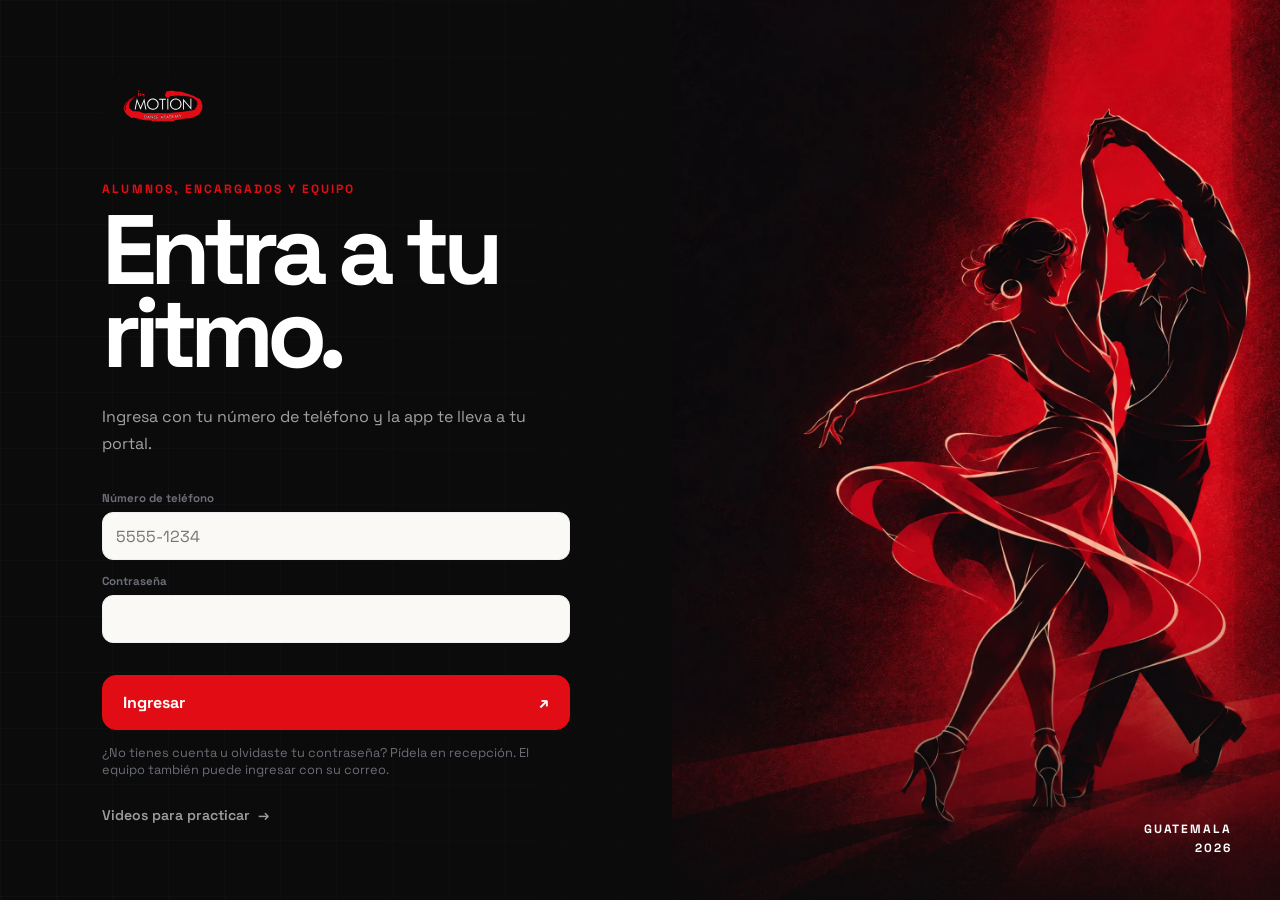
==== academia/index.html @ 3a58c729 "feat(academia): ingreso con teléfono y carga de cuentas de alumnos - El login acepta el teléfono del" ====
<!doctype html>
<html lang="es">
<head>
  <meta charset="UTF-8" />
  <!-- Sin ?demo la entrada es el login real; con ?demo, el selector de roles con datos ficticios. -->
  <script>document.documentElement.dataset.mode = new URLSearchParams(location.search).has('demo') ? 'demo' : 'login';</script>
  <meta name="viewport" content="width=device-width, initial-scale=1.0, interactive-widget=resizes-content" />
  <meta name="theme-color" content="#0B0B0C" />
  <meta name="description" content="App de In Motion Dance Academy para alumnos, encargados y equipo." />
  <meta name="robots" content="noindex, nofollow" />
  <meta name="apple-mobile-web-app-capable" content="yes" />
  <meta name="apple-mobile-web-app-status-bar-style" content="black-translucent" />
  <meta name="apple-mobile-web-app-title" content="In Motion" />
  <meta name="application-name" content="In Motion" />
  <title>In Motion Dance Academy</title>
  <link rel="manifest" href="./manifest.json" />
  <link rel="apple-touch-icon" sizes="180x180" href="./assets/icons/icon-180.png" />
  <link rel="icon" type="image/png" sizes="192x192" href="./assets/icons/icon-192.png" />
  <link rel="preconnect" href="https://fonts.googleapis.com" />
  <link rel="preconnect" href="https://fonts.gstatic.com" crossorigin />
  <link href="https://fonts.googleapis.com/css2?family=Space+Grotesk:wght@400;500;600;700&display=swap" rel="stylesheet" />
  <link rel="stylesheet" href="./assets/css/academy.css" />
  <link rel="stylesheet" href="./assets/css/academy-theme.css" />
</head>
<body>
  <div class="intro" id="intro" aria-hidden="true">
    <div class="intro-mark">
      <svg class="intro-orbit" viewBox="0 0 320 180" role="presentation">
        <path d="M38 126C15 94 46 44 118 30c72-14 157 5 169 45 13 42-54 76-135 78-50 1-93-7-114-27Z" />
      </svg>
      <svg class="intro-logo" xmlns="http://www.w3.org/2000/svg" viewBox="90 37 983 412" role="img" aria-label="In Motion Dance Academy">
        <title>In Motion Dance Academy</title>
        <style>
          @keyframes imIn    { from { opacity: 0; transform: scale(0.82); } to { opacity: 1; transform: scale(1); } }
          @keyframes imPaint { to { stroke-dashoffset: 0; } }
          @keyframes imWord  { from { opacity: 0; transform: scale(0.95); } to { opacity: 1; transform: scale(1); } }
          .im-in    { opacity: 0; transform-box: fill-box; transform-origin: 50% 100%; animation: imIn 0.45s cubic-bezier(0.22,1,0.36,1) 0.12s forwards; }
          .im-paint { stroke-dashoffset: 100; animation: imPaint 1.20s cubic-bezier(0.65,0,0.35,1) 0.52s forwards; }
          .im-word  { opacity: 0; transform-box: fill-box; transform-origin: 50% 50%; animation: imWord 0.55s cubic-bezier(0.22,1,0.36,1) 1.62s forwards; }
          @media (prefers-reduced-motion: reduce) {
            .im-in, .im-word { animation: none; opacity: 1; }
            .im-paint { animation: none; stroke-dashoffset: 0; }
          }
        </style>
        <defs>
          <mask id="imPaintSplash">
            <path d="M393.3 78.1C396.0 77.0,404.0 73.5,409.3 71.4C414.6 69.3,419.9 67.2,425.2 65.4C430.5 63.6,435.8 62.0,441.1 60.5C446.4 59.0,451.7 57.8,457.0 56.7C462.3 55.6,467.6 54.6,472.9 53.8C478.2 53.0,483.4 52.4,488.6 51.9C493.8 51.4,499.0 51.1,504.1 50.9C509.2 50.7,514.3 50.8,519.3 50.9C524.3 51.0,529.4 51.4,534.3 51.8C539.2 52.2,544.1 52.8,548.9 53.5C553.7 54.2,558.5 55.1,563.1 56.1C567.8 57.1,572.3 58.1,576.8 59.4C581.3 60.7,585.7 61.9,590.0 63.7C594.3 65.5,598.7 68.1,602.8 70.1C606.9 72.0,610.9 73.7,614.8 75.4C618.7 77.1,622.5 78.7,626.3 80.1C630.1 81.5,633.8 82.7,637.5 83.9C641.2 85.1,644.8 86.2,648.5 87.2C652.2 88.2,655.8 89.0,659.5 89.7C663.2 90.4,666.8 91.2,670.7 91.3C674.6 91.4,678.7 90.8,682.8 90.6C686.9 90.4,691.1 90.1,695.4 89.9C699.7 89.7,703.9 89.6,708.4 89.5C712.9 89.4,717.5 89.2,722.1 89.2C726.8 89.2,731.4 89.1,736.3 89.2C741.2 89.3,746.2 89.4,751.3 89.6C756.4 89.8,761.6 89.9,767.0 90.2C772.4 90.5,777.8 91.0,783.4 91.5C789.0 92.0,794.8 92.5,800.8 93.1C806.8 93.7,813.0 94.3,819.3 95.2C825.6 96.1,831.9 97.1,838.5 98.3C845.1 99.5,851.9 100.7,858.7 102.2C865.6 103.7,872.5 105.4,879.6 107.3C886.7 109.2,894.1 111.3,901.3 113.7C908.5 116.1,915.9 118.7,923.0 121.7C930.1 124.7,937.4 128.0,944.2 131.8C951.0 135.6,957.6 139.8,963.6 144.4C969.6 149.0,975.4 154.0,980.5 159.3C985.6 164.6,990.5 170.3,994.1 176.4C997.7 182.5,999.8 189.3,1002.0 195.9C1004.2 202.5,1006.4 209.3,1007.6 216.2C1008.8 223.1,1009.6 230.1,1009.0 237.2C1008.4 244.3,1006.6 251.7,1003.7 258.8C1000.8 265.9,996.7 273.1,991.6 279.9C986.5 286.7,980.3 293.5,973.2 299.7C966.1 305.9,957.9 311.8,949.2 317.2C940.5 322.6,930.6 327.5,921.2 331.9C911.8 336.3,902.8 340.3,892.8 343.7C882.8 347.1,871.7 349.7,861.2 352.0C850.7 354.3,839.8 355.9,830.0 357.3C820.2 358.7,810.9 359.7,802.4 360.6C793.9 361.5,786.1 362.1,779.0 362.7C771.9 363.3,765.3 363.6,759.5 364.1C753.7 364.6,748.7 365.1,744.0 365.5C739.3 365.9,735.1 366.4,731.1 366.8C727.1 367.2,723.7 367.8,720.3 368.2C716.9 368.6,713.9 369.1,710.9 369.5C707.9 369.9,705.1 370.3,702.5 370.7C699.9 371.1,697.5 371.5,695.1 371.9C692.7 372.3,690.5 372.8,688.3 373.2C686.1 373.6,684.1 374.0,682.1 374.4C680.1 374.8,678.2 375.1,676.3 375.5C674.4 375.9,672.5 376.3,670.7 376.6C668.9 376.9,667.1 377.2,665.4 377.5C663.6 377.8,661.9 378.1,660.2 378.3C658.5 378.5,656.9 378.8,655.2 378.9C653.5 379.0,651.8 379.1,650.2 379.1C648.6 379.2,647.0 379.2,645.4 379.2C643.8 379.2,642.2 379.3,640.7 379.3C639.2 379.3,637.7 379.3,636.2 379.3C634.7 379.3,633.2 379.3,631.8 379.3C630.3 379.3,628.9 379.4,627.5 379.4C626.1 379.4,624.6 379.4,623.2 379.4C621.8 379.4,620.4 379.5,619.0 379.5C617.6 379.5,616.2 379.5,614.8 379.5C613.4 379.5,612.1 379.6,610.7 379.6C609.3 379.6,607.8 379.6,606.4 379.6C605.0 379.6,603.6 379.7,602.2 379.7C600.8 379.7,599.3 379.8,597.8 379.8C596.3 379.8,594.8 379.9,593.3 379.9C591.8 379.9,590.2 380.0,588.7 380.0C587.2 380.0,585.6 380.0,584.0 380.0C582.4 380.0,580.8 379.9,579.1 379.9C577.4 379.9,575.7 379.9,573.9 379.9C572.1 379.9,570.3 379.9,568.5 379.9C566.7 379.9,564.8 379.8,562.9 379.7C561.0 379.6,559.0 379.5,556.9 379.4C554.8 379.3,553.2 378.8,550.4 379.3C547.6 379.8,543.9 381.4,540.2 382.5C536.6 383.6,532.0 385.4,528.5 386.0C525.0 386.6,522.3 386.1,519.0 386.0C515.7 385.9,512.6 385.6,508.9 385.5C505.2 385.4,501.2 385.3,496.8 385.4C492.4 385.4,487.5 385.7,482.2 385.8C476.9 385.9,471.3 386.1,465.2 386.1C459.1 386.1,451.7 386.5,445.7 385.9C439.7 385.3,436.1 383.2,429.3 382.3C422.5 381.4,414.1 381.0,404.8 380.3C395.5 379.6,384.9 379.1,373.6 378.1C362.3 377.1,349.4 376.0,337.0 374.1C324.6 372.2,312.0 369.8,299.1 366.8C286.2 363.8,272.2 360.3,259.4 356.0C246.5 351.7,233.3 346.7,222.0 341.0C210.7 335.3,200.2 328.8,191.3 321.9C182.4 315.0,174.8 307.4,168.4 299.7C162.0 291.9,156.3 283.6,152.7 275.4C149.1 267.2,147.5 258.7,147.0 250.5C146.5 242.3,147.4 233.9,149.8 226.0C152.2 218.1,156.4 210.5,161.3 203.3C166.2 196.1,172.4 189.2,179.2 182.9C186.0 176.6,195.0 171.2,202.3 165.6C209.6 160.0,215.5 154.2,223.0 149.3C230.5 144.4,239.2 140.1,247.3 136.0C255.4 131.9,263.6 128.3,271.6 124.8C279.6 121.3,287.6 118.1,295.2 115.1C302.8 112.0,310.2 109.1,317.5 106.5C324.8 103.9,332.5 101.9,339.2 99.4C345.9 96.9,351.4 93.8,357.5 91.3C363.6 88.8,370.1 86.9,376.1 84.7C382.1 82.5,387.8 80.3,393.3 78.1C398.8 75.9,404.0 73.5,409.3 71.4C414.6 69.3,419.9 67.2,425.2 65.4C430.5 63.6,435.8 62.0,441.1 60.5C446.4 59.0,454.4 57.3,457.0 56.7" pathLength="100" fill="none" stroke="#ffffff" stroke-width="152.0" stroke-linecap="round" stroke-linejoin="round" stroke-dasharray="100 100" class="im-paint"></path>
          </mask>
        </defs>
        <g class="im-in"><path d="M291.0 75.5L286.5 72.0L283.5 67.0L283.5 59.0L288.0 56.5L296.0 56.5L297.5 58.0L297.5 64.0L299.5 66.0L299.5 69.0L298.0 71.5L291.0 75.5ZM294.0 132.5L287.5 125.0L285.5 119.0L285.5 114.0L283.5 110.0L283.5 104.0L281.5 96.0L277.5 91.0L280.0 83.5L287.0 83.5L291.0 85.5L295.5 89.0L297.5 94.0L297.5 108.0L295.5 114.0L295.5 126.0L294.0 132.5ZM352.0 132.5L347.5 131.0L348.5 115.0L347.5 112.0L343.0 109.5L334.0 109.5L321.0 115.5L314.0 120.5L310.0 120.5L307.5 116.0L305.5 93.0L303.5 91.0L303.5 89.0L311.0 84.5L315.5 86.0L316.5 96.0L314.5 103.0L315.0 110.5L317.0 110.5L331.0 99.5L341.0 95.5L347.0 94.5L355.0 98.5L360.5 106.0L360.5 112.0L356.5 120.0L356.5 125.0L359.5 128.0L352.0 132.5Z" fill="#E20C14" fill-rule="evenodd"></path></g>
        <path d="M525.0 429.5L511.0 429.5L498.0 425.5L491.0 421.5L486.0 421.5L465.0 427.5L449.0 428.5L446.5 426.0L451.5 423.0L451.0 420.5L435.0 417.5L383.0 416.5L375.0 420.5L374.0 416.5L345.0 412.5L228.0 383.5L224.0 383.5L213.0 389.5L205.0 387.5L178.0 370.5L148.0 345.5L137.5 335.0L127.5 318.0L120.5 303.0L121.5 301.0L116.5 295.0L109.5 276.0L109.5 270.0L118.5 233.0L129.5 214.0L156.5 181.0L180.0 158.5L197.0 147.5L197.5 149.0L185.0 158.5L156.5 188.0L140.5 211.0L129.5 232.0L122.5 254.0L121.5 275.0L126.5 288.0L129.0 291.5L132.0 292.5L137.5 289.0L132.5 266.0L132.5 248.0L136.5 235.0L141.5 231.0L147.5 219.0L146.5 214.0L182.0 169.5L225.0 136.5L240.0 120.5L242.0 120.5L244.5 124.0L213.5 158.0L213.5 168.0L208.0 172.5L202.0 172.5L186.5 193.0L177.5 216.0L173.5 238.0L174.5 260.0L181.5 275.0L189.0 280.5L196.0 281.5L214.0 301.5L225.0 306.5L257.0 306.5L275.0 310.5L298.0 310.5L333.0 324.5L356.0 331.5L380.0 331.5L409.0 328.5L492.0 330.5L517.0 326.5L635.0 331.5L666.0 328.5L712.0 320.5L761.0 317.5L846.0 309.5L856.0 306.5L892.0 304.5L954.0 291.5L968.5 281.0L968.5 276.0L964.5 272.0L983.5 259.0L981.5 248.0L986.5 244.0L985.5 236.0L989.0 235.5L993.5 228.0L994.5 213.0L989.5 189.0L987.5 185.0L976.5 174.0L976.5 170.0L970.0 167.5L964.0 159.5L956.0 154.5L946.0 151.5L945.0 147.5L940.0 146.5L925.0 137.5L875.0 123.5L860.0 123.5L825.0 119.5L802.0 120.5L767.0 114.5L722.0 114.5L713.5 119.0L716.0 120.5L737.5 121.0L736.0 122.5L725.0 123.5L711.0 123.5L704.0 121.5L667.0 122.5L660.5 126.0L661.0 133.5L639.0 141.5L627.0 139.5L616.0 134.5L607.5 115.0L608.5 101.0L618.5 81.0L615.5 73.0L624.0 68.5L643.0 63.5L678.0 58.5L702.0 58.5L716.0 64.5L772.0 71.5L782.0 71.5L788.0 68.5L849.0 84.5L859.0 89.5L879.0 93.5L892.0 101.5L908.0 102.5L908.0 106.5L923.0 112.5L942.0 116.5L948.0 121.5L955.0 123.5L1006.0 153.5L1016.0 153.5L1032.5 173.0L1042.5 190.0L1045.5 206.0L1051.5 224.0L1053.5 241.0L1053.5 265.0L1050.5 283.0L1039.5 305.0L1018.5 339.0L1012.0 345.5L990.0 360.5L969.0 371.5L931.0 385.5L891.0 395.5L878.0 396.5L873.0 392.5L854.0 393.5L788.0 405.5L731.0 413.5L723.0 416.5L716.0 425.5L711.0 426.5L650.0 426.5L612.0 428.5L571.0 428.5L563.0 426.5L548.0 426.5L525.0 429.5ZM793.5 380.0L792.5 369.0L803.5 342.0L799.0 341.5L797.5 343.0L790.0 362.5L775.0 345.5L771.0 345.5L772.5 350.0L787.5 369.0L789.5 380.0L793.5 380.0ZM727.5 388.0L730.5 387.0L730.5 371.0L732.0 365.5L742.5 381.0L747.0 384.5L756.0 362.5L758.5 367.0L761.5 382.0L763.0 383.5L766.5 383.0L766.5 378.0L758.0 347.5L755.5 349.0L746.0 374.5L742.5 372.0L729.5 352.0L726.5 351.0L725.5 387.0L727.5 388.0ZM703.5 390.0L716.0 388.5L716.5 385.0L715.0 383.5L700.5 385.0L699.5 376.0L713.0 374.5L713.5 371.0L712.0 369.5L700.0 371.5L698.5 368.0L698.5 358.0L713.0 356.5L713.0 351.5L692.5 354.0L695.5 389.0L697.0 390.5L703.5 390.0ZM368.5 392.0L377.0 389.5L381.5 385.0L384.5 379.0L384.5 368.0L377.0 357.5L368.0 354.5L361.0 354.5L357.5 391.0L368.5 392.0ZM668.5 393.0L676.0 390.5L681.5 386.0L684.5 379.0L684.5 370.0L681.5 363.0L675.0 357.5L669.0 355.5L660.0 355.5L657.5 357.0L659.5 392.0L661.0 393.5L668.5 393.0ZM421.5 395.0L413.5 368.0L409.5 357.0L408.0 356.5L391.5 393.0L395.0 394.5L399.0 387.5L413.0 387.5L418.0 395.5L421.5 395.0ZM625.5 395.0L627.5 389.0L633.0 387.5L643.0 387.5L647.0 394.5L651.5 393.0L634.0 356.5L620.5 393.0L622.0 395.5L625.5 395.0ZM460.5 396.0L461.5 360.0L456.5 360.0L456.5 381.0L455.0 384.5L433.0 358.5L431.5 360.0L430.5 395.0L435.5 395.0L437.0 371.5L452.5 390.0L459.0 396.5L460.5 396.0ZM609.5 396.0L613.5 395.0L613.0 391.5L600.0 388.5L595.5 382.0L596.5 370.0L603.0 364.5L612.5 363.0L612.0 358.5L606.0 358.5L594.5 364.0L589.5 375.0L589.5 379.0L592.5 388.0L598.0 393.5L609.5 396.0ZM367.0 387.5L362.5 386.0L364.5 361.0L366.0 359.5L375.0 362.5L379.5 369.0L379.5 377.0L377.5 382.0L367.0 387.5ZM579.5 397.0L582.0 396.5L582.5 394.0L570.5 365.0L566.0 359.5L552.5 397.0L557.0 397.5L560.0 390.5L575.0 390.5L579.5 397.0ZM493.5 397.0L493.0 392.5L486.0 392.5L480.0 389.5L475.5 380.0L476.5 374.0L481.0 367.5L494.5 364.0L494.0 360.5L485.0 360.5L478.0 363.5L473.5 368.0L470.5 376.0L470.5 383.0L473.5 390.0L478.0 394.5L485.0 397.5L493.5 397.0ZM524.5 397.0L522.0 392.5L508.5 392.0L509.0 383.5L522.5 383.0L522.0 378.5L508.5 378.0L508.5 366.0L523.0 365.5L524.5 361.0L504.0 360.5L502.5 396.0L504.0 397.5L524.5 397.0ZM671.0 387.5L664.5 387.0L662.5 363.0L664.0 360.5L673.0 362.5L679.5 370.0L679.5 379.0L671.0 387.5ZM411.0 383.5L401.5 382.0L408.0 369.5L412.5 382.0L411.0 383.5ZM637.0 383.5L630.5 383.0L635.0 369.5L640.5 381.0L637.0 383.5ZM572.0 385.5L562.5 385.0L567.0 371.5L572.0 385.5Z" fill="#E20C14" fill-rule="evenodd" mask="url(#imPaintSplash)"></path>
        <g class="im-word"><path d="M466.0 288.5L453.0 288.5L452.0 287.5L442.0 286.5L431.0 282.5L419.0 275.5L410.5 268.0L400.5 255.0L394.5 243.0L391.5 232.0L391.5 221.0L390.5 219.0L391.5 218.0L392.5 205.0L395.5 196.0L405.5 179.0L418.0 166.5L424.0 162.5L436.0 156.5L453.0 152.5L467.0 152.5L468.0 153.5L478.0 154.5L484.0 156.5L502.0 166.5L511.5 175.0L521.5 189.0L526.5 202.0L528.5 212.0L528.5 229.0L525.5 243.0L523.5 245.0L523.5 248.0L518.5 257.0L511.5 266.0L501.0 275.5L487.0 283.5L478.0 286.5L467.0 287.5L466.0 288.5ZM639.0 286.5L633.5 286.0L633.5 156.0L645.0 152.5L645.5 285.0L639.0 286.5ZM741.0 288.5L728.0 288.5L713.0 285.5L701.0 280.5L692.0 274.5L679.5 262.0L674.5 255.0L668.5 242.0L665.5 226.0L665.5 216.0L666.5 215.0L666.5 208.0L668.5 199.0L674.5 186.0L679.5 179.0L691.0 167.5L700.0 161.5L708.0 157.5L727.0 152.5L742.0 152.5L752.0 154.5L767.0 160.5L780.0 169.5L786.5 176.0L794.5 187.0L801.5 204.0L802.5 215.0L803.5 216.0L803.5 227.0L799.5 244.0L794.5 254.0L786.5 265.0L778.0 273.5L771.0 278.5L765.0 280.5L761.0 283.5L741.0 288.5ZM313.0 287.5L301.5 263.0L301.5 260.0L299.5 258.0L293.5 241.0L278.5 208.0L278.5 205.0L275.5 201.0L272.0 192.5L270.5 193.0L267.5 208.0L267.5 213.0L257.5 260.0L253.5 286.0L246.0 286.5L241.5 285.0L268.0 153.5L280.5 182.0L280.5 185.0L283.5 189.0L285.5 196.0L291.5 208.0L291.5 211.0L294.5 215.0L310.5 255.0L313.0 258.5L314.5 254.0L316.5 252.0L321.5 237.0L323.5 235.0L323.5 232.0L326.5 227.0L327.5 222.0L342.5 188.0L344.5 181.0L350.5 170.0L350.5 167.0L355.5 155.0L357.5 156.0L382.5 285.0L378.0 286.5L372.0 286.5L370.5 284.0L361.5 239.0L361.5 234.0L359.5 228.0L354.5 194.0L352.0 191.5L313.0 287.5ZM921.0 288.5L835.0 184.5L833.5 185.0L833.5 285.0L829.0 286.5L822.5 286.0L822.5 158.0L821.5 157.0L823.0 154.5L894.5 239.0L907.5 256.0L910.0 256.5L910.5 156.0L918.0 153.5L921.5 154.0L921.0 288.5ZM577.0 286.5L570.5 286.0L570.5 168.0L569.0 166.5L535.0 166.5L536.5 157.0L538.0 155.5L616.5 156.0L616.0 166.5L582.5 167.0L582.5 285.0L577.0 286.5ZM464.5 277.0L475.0 275.5L489.0 269.5L503.5 257.0L512.5 242.0L515.5 231.0L516.5 219.0L515.5 218.0L515.5 210.0L511.5 197.0L505.5 187.0L499.0 179.5L490.0 172.5L478.0 166.5L466.0 163.5L454.0 163.5L445.0 165.5L435.0 169.5L426.0 175.5L414.5 187.0L407.5 199.0L404.5 208.0L403.5 227.0L405.5 236.0L410.5 248.0L422.0 262.5L433.0 270.5L442.0 274.5L456.0 277.5L464.5 277.0ZM739.5 277.0L749.0 275.5L763.0 269.5L770.0 264.5L778.5 256.0L785.5 245.0L789.5 234.0L790.5 212.0L787.5 201.0L782.5 191.0L776.5 183.0L767.0 174.5L761.0 170.5L749.0 165.5L740.0 163.5L728.0 163.5L719.0 165.5L709.0 169.5L700.0 175.5L689.5 186.0L684.5 194.0L680.5 204.0L678.5 212.0L678.5 229.0L682.5 244.0L686.5 251.0L693.5 260.0L701.0 266.5L720.0 275.5L730.0 277.5L739.5 277.0ZM793.0 379.5L789.5 378.0L788.5 369.0L772.5 349.0L771.5 347.0L773.0 345.5L775.5 346.0L784.5 359.0L790.0 363.5L796.5 349.0L797.5 344.0L800.0 341.5L802.5 343.0L792.5 367.0L793.0 379.5ZM728.0 387.5L726.5 387.0L727.5 352.0L728.5 352.0L742.5 373.0L746.0 375.5L757.0 348.5L758.5 350.0L766.5 382.0L765.0 383.5L762.5 382.0L757.0 361.5L755.5 362.0L753.5 366.0L747.0 383.5L743.5 381.0L731.0 363.5L730.5 383.0L728.0 387.5ZM704.0 389.5L697.0 389.5L695.5 386.0L696.5 385.0L695.5 384.0L693.5 355.0L696.0 353.5L712.0 352.5L712.0 355.5L699.0 356.5L697.5 358.0L699.0 371.5L712.0 370.5L713.5 372.0L712.0 374.5L703.0 374.5L699.5 376.0L700.0 385.5L714.0 384.5L715.5 386.0L715.0 388.5L705.0 388.5L704.0 389.5ZM370.0 391.5L360.0 391.5L358.5 390.0L359.5 365.0L360.5 364.0L361.0 355.5L369.0 355.5L377.0 358.5L381.5 363.0L383.5 367.0L384.5 375.0L382.5 382.0L377.0 388.5L370.0 391.5ZM669.0 392.5L660.5 392.0L659.5 369.0L658.5 368.0L658.5 358.0L660.0 356.5L670.0 356.5L677.0 359.5L680.5 363.0L683.5 369.0L682.5 383.0L675.0 390.5L669.0 392.5ZM420.0 394.5L416.5 393.0L414.0 387.5L410.0 386.5L399.0 386.5L395.0 393.5L391.5 392.0L408.0 358.5L409.5 359.0L420.5 392.0L420.0 394.5ZM625.0 394.5L622.0 394.5L621.5 393.0L631.5 363.0L634.0 358.5L639.5 368.0L645.5 383.0L647.5 385.0L649.5 393.0L647.0 393.5L643.0 386.5L635.0 386.5L634.0 387.5L628.0 387.5L625.0 394.5ZM371.5 387.0L375.0 385.5L378.5 382.0L380.5 377.0L380.5 370.0L378.5 365.0L375.0 361.5L371.0 359.5L365.0 359.5L363.5 366.0L362.5 387.0L371.5 387.0ZM459.0 395.5L438.0 370.5L435.5 371.0L434.5 395.0L431.5 395.0L431.5 365.0L433.0 359.5L455.0 385.5L456.5 385.0L456.5 362.0L458.0 360.5L461.5 361.0L460.5 366.0L461.5 367.0L460.5 368.0L460.5 392.0L459.0 395.5ZM612.0 395.5L607.0 395.5L598.0 392.5L592.5 386.0L590.5 381.0L590.5 374.0L592.5 368.0L599.0 361.5L604.0 359.5L612.0 359.5L612.5 361.0L608.0 363.5L604.0 363.5L596.5 369.0L594.5 373.0L594.5 382.0L600.0 389.5L605.0 391.5L612.0 391.5L613.5 393.0L612.0 395.5ZM492.0 396.5L484.0 396.5L478.0 393.5L473.5 388.0L471.5 383.0L471.5 375.0L474.5 368.0L481.0 362.5L488.0 360.5L493.0 361.5L493.5 364.0L486.0 364.5L477.5 370.0L475.5 374.0L475.5 384.0L480.0 390.5L484.0 392.5L492.0 393.5L493.5 395.0L492.0 396.5ZM523.0 397.5L512.0 397.5L511.0 396.5L507.0 397.5L503.5 396.0L503.5 363.0L507.0 360.5L523.5 362.0L523.0 364.5L507.5 365.0L507.5 378.0L509.0 379.5L521.0 379.5L522.5 381.0L521.0 382.5L509.0 382.5L507.5 384.0L507.5 393.0L522.0 393.5L523.5 395.0L523.0 397.5ZM582.0 396.5L579.0 396.5L575.0 389.5L560.0 389.5L557.5 396.0L553.5 396.0L562.5 370.0L567.0 360.5L574.5 376.0L582.0 396.5ZM670.5 388.0L674.0 386.5L679.5 380.0L680.5 376.0L679.5 369.0L676.5 364.0L673.0 361.5L663.0 360.5L663.5 388.0L670.5 388.0ZM412.5 383.0L412.5 379.0L408.0 367.5L400.5 382.0L402.0 383.5L412.5 383.0ZM641.5 383.0L635.5 369.0L634.0 368.5L629.5 380.0L629.5 383.0L641.5 383.0ZM572.5 386.0L573.5 385.0L572.5 381.0L567.0 370.5L561.5 385.0L563.0 386.5L572.5 386.0Z" fill="#FFFFFF" fill-rule="evenodd"></path></g>
      </svg>
    </div>
    <span>Tu academia en movimiento</span>
  </div>

  <section class="access" id="accessView" aria-labelledby="accessTitle">
    <div class="access-grid" aria-hidden="true"></div>
    <div class="access-card">
      <img class="access-logo" src="./assets/inmotion-logo.svg" alt="In Motion Dance Academy" />
      <p class="eyebrow" data-demo-only>Prototipo navegable · Datos demo</p>
      <p class="eyebrow" data-login-only>Alumnos, encargados y equipo</p>
      <h1 id="accessTitle">Entra a tu ritmo.</h1>
      <p class="access-copy" data-demo-only>Elige cómo quieres entrar: como alumno, maestro, administrador o encargado. Los cambios se guardan solo en este navegador.</p>
      <p class="access-copy" data-login-only>Ingresa con tu número de teléfono y la app te lleva a tu portal.</p>
      <form class="access-login" id="accessLoginForm" data-login-only novalidate>
        <label class="field">
          <span>Número de teléfono</span>
          <input type="text" name="login" required autocomplete="username" inputmode="tel" placeholder="5555-1234" />
        </label>
        <label class="field">
          <span>Contraseña</span>
          <input type="password" name="password" required autocomplete="current-password" />
        </label>
        <p class="access-login-error" id="accessLoginError" role="alert"></p>
        <button class="access-plan-link" type="submit" id="accessLoginSubmit">Ingresar <span aria-hidden="true">↗</span></button>
        <p class="access-login-help">¿No tienes cuenta u olvidaste tu contraseña? Pídela en recepción. El equipo también puede ingresar con su correo.</p>
      </form>
      <div class="role-options" role="group" aria-label="Elegir acceso de demostración" data-demo-only>
        <button class="role-option is-primary" type="button" data-enter-role="student">
          <span class="role-number">01</span>
          <span><strong>Alumno</strong><small>Clases, carnet y asistencia</small></span>
          <span class="role-arrow" aria-hidden="true">↗</span>
        </button>
        <button class="role-option" type="button" data-enter-role="teacher">
          <span class="role-number">02</span>
          <span><strong>Maestro</strong><small>Agenda y control de clase</small></span>
          <span class="role-arrow" aria-hidden="true">↗</span>
        </button>
        <button class="role-option" type="button" data-enter-role="admin">
          <span class="role-number">03</span>
          <span><strong>Administración</strong><small>Alumnos, pagos y mora</small></span>
          <span class="role-arrow" aria-hidden="true">↗</span>
        </button>
        <button class="role-option" type="button" data-enter-role="guardian">
          <span class="role-number">04</span>
          <span><strong>Encargado</strong><small>Solo la información de sus hijos</small></span>
          <span class="role-arrow" aria-hidden="true">↗</span>
        </button>
      </div>
      <button class="access-plan-link" type="button" data-enter-role="student" data-entry-route="planes" data-demo-only>Encuentra tu plan <span aria-hidden="true">↗</span></button>
      <a class="catalog-link" href="../index.html">Videos para practicar <span aria-hidden="true">→</span></a>
    </div>
    <aside class="access-poster" aria-hidden="true">
      <img class="access-photo" src="./assets/acceso-bailarines.webp" alt="" />
      <p>Guatemala<br />2026</p>
    </aside>
  </section>

  <div class="app-shell is-hidden" id="appShell">
    <aside class="sidebar" id="sidebar" aria-label="Menú de la aplicación">
      <button class="sidebar-close" type="button" id="sidebarClose" aria-label="Cerrar menú">
        <span aria-hidden="true">×</span>
      </button>
      <a href="#/inicio" class="brand" aria-label="In Motion, inicio">
        <img src="./assets/inmotion-logo.svg" alt="In Motion Dance Academy" />
      </a>
      <nav class="side-nav" id="sideNav" aria-label="Navegación principal"></nav>
      <div class="side-bottom">
        <span class="demo-badge" data-demo-only><i aria-hidden="true"></i> Modo demostración</span>
        <a href="../index.html" class="side-link">Videos para practicar <span>↗</span></a>
        <button class="side-link" type="button" id="accountLink" data-login-only>Mi cuenta y contraseña <span>○</span></button>
        <button class="side-link" type="button" id="exitDemo">Cambiar acceso <span>↙</span></button>
        <button class="side-link" type="button" id="resetDemo" data-demo-only>Reiniciar demo <span>⟲</span></button>
      </div>
    </aside>

    <div class="workspace">
      <header class="topbar">
        <button class="menu-button" type="button" id="menuButton" aria-label="Abrir menú" aria-expanded="false" aria-controls="sidebar">
          <span></span><span></span>
        </button>
        <img class="topbar-logo" src="./assets/inmotion-logo.svg" alt="" />
        <div>
          <p class="topbar-kicker" id="topbarKicker">Portal de alumno</p>
          <p class="topbar-date" id="topbarDate"></p>
        </div>
        <div class="topbar-actions">
          <label class="role-switcher" for="roleSwitcher" data-demo-only>
            <span class="sr-only">Cambiar rol de demostración</span>
            <select id="roleSwitcher">
              <option value="student">Alumno · Valeria</option>
              <option value="teacher">Maestro · Alex</option>
              <option value="admin">Admin · Majo</option>
              <option value="guardian">Encargado · Carmen</option>
            </select>
          </label>
          <button class="profile-chip" type="button" id="profileButton" aria-label="Perfil de demostración">
            <span id="profileInitials">VR</span>
          </button>
        </div>
      </header>

      <main class="main-content" id="mainContent" tabindex="-1" aria-labelledby="topbarKicker"></main>
    </div>

    <nav class="bottom-nav" id="bottomNav" aria-label="Navegación móvil"></nav>
  </div>

  <div class="modal-layer is-hidden" id="modalLayer" aria-hidden="true">
    <button class="modal-backdrop" type="button" tabindex="-1" data-close-modal aria-label="Cerrar ventana"></button>
    <section class="modal" role="dialog" aria-modal="true" tabindex="-1" aria-labelledby="modalTitle">
      <header class="modal-header">
        <div>
          <p class="eyebrow" id="modalEyebrow">Acción demo</p>
          <h2 id="modalTitle">Detalle</h2>
        </div>
        <button class="icon-button" type="button" data-close-modal aria-label="Cerrar">×</button>
      </header>
      <div class="modal-body" id="modalBody"></div>
    </section>
  </div>

  <div class="toast-region" id="toastRegion" aria-live="polite" aria-atomic="true"></div>

  <script type="module" src="./assets/js/academy.js"></script>
</body>
</html>
---- academia/assets/css/academy.css ----
:root {
  color-scheme: light;
  --ink: #0b0b0c;
  --ink-soft: #171719;
  --red: #e20c14;
  --red-dark: #b90910;
  --paper: #f5f4f0;
  --white: #fff;
  --mist: #e9e8e3;
  --muted: #716f6b;
  --line: rgba(11, 11, 12, 0.13);
  --shadow: 0 22px 70px rgba(18, 16, 14, 0.12);
  --radius-lg: 28px;
  --radius-md: 18px;
  font-family: 'Space Grotesk', system-ui, sans-serif;
}

* {
  box-sizing: border-box;
}

html {
  min-width: 320px;
  background: var(--paper);
  scroll-behavior: smooth;
}

body {
  margin: 0;
  min-width: 320px;
  min-height: 100vh;
  background: var(--paper);
  color: var(--ink);
  font-size: 16px;
  -webkit-font-smoothing: antialiased;
}

body.modal-open {
  overflow: hidden;
}

button,
input,
select,
textarea {
  font: inherit;
}

button,
a,
select,
input,
textarea {
  -webkit-tap-highlight-color: transparent;
}

button,
a {
  color: inherit;
}

button {
  cursor: pointer;
}

a {
  text-decoration: none;
}

img {
  display: block;
  max-width: 100%;
}

:focus-visible {
  outline: 3px solid rgba(226, 12, 20, 0.35);
  outline-offset: 3px;
}

.sr-only {
  position: absolute;
  width: 1px;
  height: 1px;
  padding: 0;
  margin: -1px;
  overflow: hidden;
  clip: rect(0, 0, 0, 0);
  white-space: nowrap;
  border: 0;
}

.is-hidden {
  display: none !important;
}

.intro {
  position: fixed;
  inset: 0;
  z-index: 100;
  display: grid;
  place-items: center;
  align-content: center;
  gap: 24px;
  background: var(--ink);
  color: var(--white);
  animation: intro-exit 0.58s cubic-bezier(.76, 0, .24, 1) 1.65s forwards;
}

.intro-mark {
  position: relative;
  display: grid;
  place-items: center;
  width: min(72vw, 440px);
}

.intro-mark img {
  position: relative;
  z-index: 1;
  width: 78%;
  mix-blend-mode: screen;
  opacity: 0;
  transform: scale(.94);
  animation: mark-in .55s ease .2s forwards;
}

.intro-orbit {
  position: absolute;
  inset: -26% -9%;
  width: 118%;
  overflow: visible;
}

.intro-orbit path {
  fill: none;
  stroke: var(--red);
  stroke-width: 5;
  stroke-linecap: round;
  stroke-dasharray: 720;
  stroke-dashoffset: 720;
  animation: orbit-draw 1.1s cubic-bezier(.65, 0, .35, 1) .13s forwards;
}

.intro > span {
  font-size: .75rem;
  font-weight: 600;
  letter-spacing: .24em;
  text-transform: uppercase;
  opacity: 0;
  animation: mark-in .45s ease .8s forwards;
}

@keyframes orbit-draw {
  to { stroke-dashoffset: 0; }
}

@keyframes mark-in {
  to { opacity: 1; transform: scale(1); }
}

@keyframes intro-exit {
  0% { clip-path: inset(0 0 0 0); }
  100% { clip-path: inset(0 0 100% 0); visibility: hidden; }
}

.access {
  min-height: 100vh;
  display: grid;
  grid-template-columns: minmax(0, 1.05fr) minmax(360px, .95fr);
  background: var(--ink);
  color: var(--white);
  overflow: hidden;
}

.access-grid {
  position: fixed;
  inset: 0;
  pointer-events: none;
  background-image:
    linear-gradient(rgba(255,255,255,.025) 1px, transparent 1px),
    linear-gradient(90deg, rgba(255,255,255,.025) 1px, transparent 1px);
  background-size: 56px 56px;
  mask-image: linear-gradient(90deg, #000, transparent 72%);
}

.access-card {
  position: relative;
  z-index: 1;
  align-self: center;
  padding: 64px clamp(32px, 8vw, 132px);
}

.access-logo {
  width: 220px;
  margin-bottom: 54px;
  mix-blend-mode: screen;
}

.eyebrow {
  margin: 0 0 12px;
  color: var(--red);
  font-size: .75rem;
  font-weight: 700;
  letter-spacing: .17em;
  text-transform: uppercase;
}

.access h1 {
  max-width: 680px;
  margin: 0;
  font-size: clamp(3.6rem, 7.7vw, 8rem);
  line-height: .84;
  letter-spacing: -.075em;
}

.access-copy {
  max-width: 550px;
  margin: 30px 0 34px;
  color: rgba(255,255,255,.62);
  font-size: 1rem;
  line-height: 1.65;
}

.role-options {
  display: grid;
  max-width: 600px;
  border-top: 1px solid rgba(255,255,255,.14);
}

.role-option {
  display: grid;
  grid-template-columns: 40px 1fr auto;
  gap: 16px;
  align-items: center;
  min-height: 76px;
  padding: 14px 16px 14px 0;
  border: 0;
  border-bottom: 1px solid rgba(255,255,255,.14);
  background: transparent;
  color: var(--white);
  text-align: left;
  transition: padding .2s ease, background .2s ease;
}

.role-option:hover,
.role-option:focus-visible {
  padding-left: 16px;
  background: var(--red);
}

.role-number {
  font-size: .7rem;
  font-weight: 700;
  letter-spacing: .08em;
  opacity: .48;
}

.role-option strong,
.role-option small {
  display: block;
}

.role-option strong {
  font-size: 1.05rem;
}

.role-option small {
  margin-top: 3px;
  color: rgba(255,255,255,.52);
  font-size: .78rem;
}

.role-option:hover small,
.role-option:focus-visible small {
  color: rgba(255,255,255,.8);
}

.role-arrow {
  font-size: 1.4rem;
}

.catalog-link {
  display: inline-flex;
  gap: 8px;
  margin-top: 28px;
  color: rgba(255,255,255,.6);
  font-size: .88rem;
  font-weight: 600;
  transition: color .2s ease;
}

.catalog-link:hover {
  color: var(--white);
}

.access-poster {
  position: relative;
  min-height: 100vh;
  overflow: hidden;
  background: var(--red);
}

.access-poster::before {
  content: '';
  position: absolute;
  inset: 0;
  background:
    radial-gradient(circle at 50% 50%, rgba(0,0,0,.12), transparent 48%),
    linear-gradient(150deg, transparent 45%, rgba(0,0,0,.13));
}

.poster-word {
  position: absolute;
  top: 50%;
  left: 50%;
  font-size: clamp(8rem, 18vw, 20rem);
  font-weight: 700;
  letter-spacing: -.1em;
  line-height: 1;
  transform: translate(-50%, -50%) rotate(-90deg);
  -webkit-text-stroke: 2px rgba(255,255,255,.46);
  color: transparent;
}

.poster-ring {
  position: absolute;
  width: min(70vw, 820px);
  aspect-ratio: 1.55;
  top: 47%;
  left: 47%;
  border: 28px solid var(--ink);
  border-left-width: 10px;
  border-radius: 50%;
  transform: translate(-50%, -50%) rotate(-12deg);
  box-shadow: 0 0 0 1px rgba(255,255,255,.18) inset;
}

.access-poster p {
  position: absolute;
  right: 48px;
  bottom: 42px;
  margin: 0;
  font-size: .75rem;
  font-weight: 700;
  letter-spacing: .16em;
  line-height: 1.6;
  text-align: right;
  text-transform: uppercase;
}

.app-shell {
  display: grid;
  grid-template-columns: 252px minmax(0, 1fr);
  min-height: 100vh;
}

.sidebar {
  position: fixed;
  z-index: 30;
  inset: 0 auto 0 0;
  display: flex;
  flex-direction: column;
  width: 252px;
  padding: 24px 18px 20px;
  background: var(--ink);
  color: var(--white);
}

.brand {
  display: grid;
  place-items: center;
  min-height: 112px;
  padding: 18px;
  border-bottom: 1px solid rgba(255,255,255,.11);
}

.brand img {
  width: 178px;
  mix-blend-mode: screen;
}

.side-nav {
  display: grid;
  gap: 6px;
  margin-top: 28px;
}

.nav-item {
  display: grid;
  grid-template-columns: 24px 1fr auto;
  gap: 12px;
  align-items: center;
  min-height: 50px;
  padding: 0 14px;
  border-radius: 13px;
  color: rgba(255,255,255,.58);
  font-size: .9rem;
  font-weight: 600;
  transition: color .2s ease, background .2s ease;
}

.nav-item:hover {
  color: var(--white);
  background: rgba(255,255,255,.06);
}

.nav-item.is-active {
  color: var(--white);
  background: var(--red);
}

.nav-icon {
  display: grid;
  place-items: center;
  width: 22px;
  height: 22px;
}

.nav-icon svg {
  width: 20px;
  height: 20px;
  fill: none;
  stroke: currentColor;
  stroke-width: 1.8;
  stroke-linecap: round;
  stroke-linejoin: round;
}

.nav-index {
  font-size: .66rem;
  opacity: .46;
}

.side-bottom {
  display: grid;
  gap: 6px;
  margin-top: auto;
  padding-top: 24px;
  border-top: 1px solid rgba(255,255,255,.11);
}

.demo-badge {
  display: flex;
  gap: 8px;
  align-items: center;
  margin-bottom: 12px;
  padding: 0 12px;
  color: rgba(255,255,255,.48);
  font-size: .68rem;
  font-weight: 700;
  letter-spacing: .08em;
  text-transform: uppercase;
}

.demo-badge i {
  width: 7px;
  height: 7px;
  border-radius: 50%;
  background: var(--red);
  box-shadow: 0 0 0 5px rgba(226,12,20,.13);
}

.side-link {
  display: flex;
  justify-content: space-between;
  width: 100%;
  padding: 10px 12px;
  border: 0;
  border-radius: 10px;
  background: transparent;
  color: rgba(255,255,255,.58);
  font-size: .78rem;
  text-align: left;
}

.side-link:hover {
  color: var(--white);
  background: rgba(255,255,255,.06);
}

.workspace {
  grid-column: 2;
  min-width: 0;
}

.topbar {
  position: sticky;
  z-index: 20;
  top: 0;
  display: flex;
  align-items: center;
  justify-content: space-between;
  min-height: 82px;
  padding: 12px clamp(24px, 4vw, 56px);
  border-bottom: 1px solid var(--line);
  background: rgba(245,244,240,.88);
  backdrop-filter: blur(18px);
}

.topbar-kicker,
.topbar-date {
  margin: 0;
}

.topbar-kicker {
  color: var(--muted);
  font-size: .68rem;
  font-weight: 700;
  letter-spacing: .14em;
  text-transform: uppercase;
}

.topbar-date {
  margin-top: 2px;
  font-size: .92rem;
  font-weight: 600;
  text-transform: capitalize;
}

.topbar-actions {
  display: flex;
  gap: 12px;
  align-items: center;
}

.role-switcher select {
  min-height: 42px;
  padding: 0 38px 0 15px;
  border: 1px solid var(--line);
  border-radius: 999px;
  background: var(--white);
  color: var(--ink);
  font-size: .78rem;
  font-weight: 700;
}

.profile-chip {
  display: grid;
  place-items: center;
  width: 42px;
  height: 42px;
  padding: 0;
  border: 0;
  border-radius: 50%;
  background: var(--ink);
  color: var(--white);
  font-size: .74rem;
  font-weight: 700;
}

.menu-button {
  display: none;
  width: 42px;
  height: 42px;
  padding: 0 10px;
  border: 1px solid var(--line);
  border-radius: 50%;
  background: var(--white);
}

.menu-button span {
  display: block;
  height: 1.5px;
  margin: 5px 0;
  background: var(--ink);
}

.main-content {
  width: min(100%, 1500px);
  margin: 0 auto;
  padding: 42px clamp(24px, 4vw, 56px) 80px;
}

.page-enter {
  animation: page-in .34s ease both;
}

@keyframes page-in {
  from { opacity: 0; transform: translateY(10px); }
}

.page-heading {
  display: flex;
  align-items: end;
  justify-content: space-between;
  gap: 24px;
  margin-bottom: 30px;
}

.page-heading h1,
.hero-title,
.admin-intro h1 {
  margin: 0;
  font-size: clamp(2.3rem, 5vw, 5.1rem);
  line-height: .94;
  letter-spacing: -.06em;
}

.page-heading p:not(.eyebrow) {
  max-width: 540px;
  margin: 12px 0 0;
  color: var(--muted);
  line-height: 1.6;
}

.button {
  display: inline-flex;
  align-items: center;
  justify-content: center;
  gap: 9px;
  min-height: 46px;
  padding: 0 20px;
  border: 1px solid var(--ink);
  border-radius: 999px;
  background: var(--ink);
  color: var(--white);
  font-size: .82rem;
  font-weight: 700;
  transition: transform .2s ease, background .2s ease, color .2s ease;
}

.button:hover {
  transform: translateY(-2px);
}

.button--red {
  border-color: var(--red);
  background: var(--red);
}

.button--red:hover {
  background: var(--red-dark);
}

.button--light {
  border-color: var(--line);
  background: var(--white);
  color: var(--ink);
}

.button--ghost {
  border-color: rgba(255,255,255,.28);
  background: transparent;
}

.button--small {
  min-height: 38px;
  padding: 0 15px;
  font-size: .75rem;
}

.text-button {
  padding: 0;
  border: 0;
  background: none;
  color: var(--red);
  font-size: .82rem;
  font-weight: 700;
}

.student-hero {
  display: grid;
  grid-template-columns: minmax(0, 1.45fr) minmax(290px, .55fr);
  min-height: 410px;
  overflow: hidden;
  border-radius: var(--radius-lg);
  background: var(--ink);
  color: var(--white);
  box-shadow: var(--shadow);
}

.student-hero-copy {
  position: relative;
  z-index: 1;
  display: flex;
  flex-direction: column;
  justify-content: space-between;
  padding: clamp(30px, 5vw, 68px);
  overflow: hidden;
}

.student-hero-copy::after {
  content: '';
  position: absolute;
  z-index: -1;
  width: 520px;
  height: 210px;
  top: 31%;
  right: -150px;
  border: 22px solid var(--red);
  border-radius: 50%;
  transform: rotate(-12deg);
  opacity: .9;
}

.hero-title {
  max-width: 760px;
  font-size: clamp(3.1rem, 7vw, 7.4rem);
}

.hero-title span {
  color: var(--red);
}

.hero-foot {
  display: flex;
  gap: 22px;
  align-items: center;
  margin-top: 32px;
}

.hero-foot p {
  max-width: 340px;
  margin: 0;
  color: rgba(255,255,255,.58);
  font-size: .84rem;
  line-height: 1.5;
}

.next-class {
  position: relative;
  display: flex;
  flex-direction: column;
  justify-content: space-between;
  padding: 32px;
  background: var(--red);
  color: var(--white);
}

.next-class::before {
  content: '';
  position: absolute;
  inset: 16px;
  border: 1px solid rgba(255,255,255,.35);
  border-radius: 18px;
  pointer-events: none;
}

.next-class > * {
  position: relative;
  z-index: 1;
}

.next-class-label {
  display: flex;
  justify-content: space-between;
  font-size: .7rem;
  font-weight: 700;
  letter-spacing: .13em;
  text-transform: uppercase;
}

.next-class time strong,
.next-class time span {
  display: block;
}

.next-class time strong {
  font-size: clamp(4.5rem, 8vw, 7rem);
  line-height: .82;
  letter-spacing: -.08em;
}

.next-class time span {
  margin-top: 12px;
  font-size: 1.08rem;
  font-weight: 700;
}

.next-class h2 {
  margin: 0;
  font-size: 1.65rem;
  line-height: 1.05;
}

.next-class p {
  margin: 7px 0 0;
  color: rgba(255,255,255,.72);
  font-size: .82rem;
}

.section {
  margin-top: 48px;
}

.section-head {
  display: flex;
  align-items: end;
  justify-content: space-between;
  gap: 20px;
  margin-bottom: 18px;
}

.section-head h2 {
  margin: 0;
  font-size: 1.55rem;
  letter-spacing: -.035em;
}

.section-head p {
  margin: 5px 0 0;
  color: var(--muted);
  font-size: .84rem;
}

.week-strip {
  display: grid;
  grid-template-columns: repeat(7, minmax(72px, 1fr));
  gap: 8px;
  overflow-x: auto;
  scrollbar-width: none;
}

.week-strip::-webkit-scrollbar {
  display: none;
}

.day-pill {
  min-width: 76px;
  padding: 15px 8px;
  border: 1px solid var(--line);
  border-radius: 18px;
  background: rgba(255,255,255,.55);
  text-align: center;
}

.day-pill span,
.day-pill strong,
.day-pill small {
  display: block;
}

.day-pill span {
  color: var(--muted);
  font-size: .68rem;
  font-weight: 700;
  letter-spacing: .08em;
  text-transform: uppercase;
}

.day-pill strong {
  margin: 7px 0 5px;
  font-size: 1.45rem;
}

.day-pill small {
  min-height: 16px;
  color: var(--red);
  font-size: .63rem;
  font-weight: 700;
}

.day-pill.is-today {
  border-color: var(--ink);
  background: var(--ink);
  color: var(--white);
}

.day-pill.is-today span {
  color: rgba(255,255,255,.6);
}

.cards-grid {
  display: grid;
  grid-template-columns: repeat(3, minmax(0, 1fr));
  gap: 16px;
}

.class-card,
.surface-card,
.compact-card {
  border: 1px solid var(--line);
  border-radius: var(--radius-md);
  background: var(--white);
}

.class-card {
  position: relative;
  min-height: 258px;
  padding: 24px;
  overflow: hidden;
  transition: transform .22s ease, box-shadow .22s ease;
}

.class-card:hover {
  transform: translateY(-4px);
  box-shadow: 0 20px 40px rgba(11,11,12,.09);
}

.class-card.is-featured {
  background: var(--ink);
  color: var(--white);
}

.class-card-index {
  position: absolute;
  right: 18px;
  bottom: -20px;
  color: rgba(11,11,12,.045);
  font-size: 8rem;
  font-weight: 700;
  line-height: 1;
}

.class-card.is-featured .class-card-index {
  color: rgba(255,255,255,.055);
}

.class-card-top {
  display: flex;
  align-items: center;
  justify-content: space-between;
  gap: 10px;
}

.tag {
  display: inline-flex;
  align-items: center;
  min-height: 26px;
  padding: 0 10px;
  border-radius: 999px;
  background: #efeee9;
  color: var(--muted);
  font-size: .65rem;
  font-weight: 700;
  letter-spacing: .05em;
  text-transform: uppercase;
}

.tag--red {
  background: rgba(226,12,20,.12);
  color: var(--red);
}

.tag--dark {
  background: rgba(255,255,255,.11);
  color: rgba(255,255,255,.72);
}

.status-dot {
  display: inline-flex;
  gap: 7px;
  align-items: center;
  color: var(--muted);
  font-size: .72rem;
  font-weight: 600;
}

.status-dot::before {
  content: '';
  width: 7px;
  height: 7px;
  border-radius: 50%;
  background: var(--red);
}

.class-card h3 {
  max-width: 260px;
  margin: 42px 0 8px;
  font-size: 1.55rem;
  line-height: 1.06;
  letter-spacing: -.035em;
}

.class-card p {
  margin: 0;
  color: var(--muted);
  font-size: .82rem;
}

.class-card.is-featured p {
  color: rgba(255,255,255,.58);
}

.class-card-foot {
  position: absolute;
  right: 24px;
  bottom: 22px;
  left: 24px;
  display: flex;
  justify-content: space-between;
  color: var(--muted);
  font-size: .76rem;
  font-weight: 600;
}

.class-card.is-featured .class-card-foot {
  color: rgba(255,255,255,.7);
}

.split-grid {
  display: grid;
  grid-template-columns: minmax(0, 1.25fr) minmax(300px, .75fr);
  gap: 18px;
}

.surface-card {
  padding: 26px;
}

.surface-card h2,
.surface-card h3 {
  margin-top: 0;
}

.payment-status {
  display: flex;
  align-items: center;
  justify-content: space-between;
  gap: 22px;
}

.payment-amount {
  margin: 0;
  font-size: clamp(2rem, 5vw, 3.8rem);
  font-weight: 700;
  letter-spacing: -.06em;
}

.payment-meta {
  margin: 6px 0 0;
  color: var(--muted);
  font-size: .82rem;
}

.attendance-line {
  position: relative;
  height: 8px;
  overflow: hidden;
  border-radius: 999px;
  background: #deddd8;
}

.attendance-line span {
  display: block;
  height: 100%;
  border-radius: inherit;
  background: var(--red);
}

.attendance-copy {
  display: flex;
  justify-content: space-between;
  margin-top: 10px;
  color: var(--muted);
  font-size: .75rem;
}

.filter-row {
  display: flex;
  flex-wrap: wrap;
  gap: 10px;
  margin-bottom: 22px;
}

.filter-chip {
  min-height: 38px;
  padding: 0 16px;
  border: 1px solid var(--line);
  border-radius: 999px;
  background: var(--white);
  color: var(--muted);
  font-size: .76rem;
  font-weight: 700;
}

.filter-chip.is-active {
  border-color: var(--ink);
  background: var(--ink);
  color: var(--white);
}

.schedule-list {
  border-top: 1px solid var(--line);
}

.schedule-row {
  display: grid;
  grid-template-columns: 96px minmax(180px, 1.3fr) minmax(150px, .8fr) 120px auto;
  gap: 20px;
  align-items: center;
  min-height: 86px;
  padding: 14px 4px;
  border-bottom: 1px solid var(--line);
}

.schedule-time {
  font-size: 1.12rem;
  font-weight: 700;
}

.schedule-time small,
.schedule-name small,
.schedule-teacher small {
  display: block;
  margin-top: 3px;
  color: var(--muted);
  font-size: .72rem;
  font-weight: 500;
}

.schedule-name strong {
  font-size: .96rem;
}

.capacity {
  color: var(--muted);
  font-size: .76rem;
  font-weight: 600;
}

.member-card-wrap {
  display: grid;
  grid-template-columns: minmax(330px, 1fr) minmax(260px, .7fr);
  gap: 28px;
  align-items: start;
}

.member-card {
  position: relative;
  min-height: 490px;
  padding: clamp(28px, 5vw, 52px);
  overflow: hidden;
  border-radius: var(--radius-lg);
  background: var(--ink);
  color: var(--white);
  box-shadow: var(--shadow);
}

.member-card::after {
  content: '';
  position: absolute;
  width: 600px;
  height: 260px;
  right: -240px;
  bottom: -70px;
  border: 30px solid var(--red);
  border-radius: 50%;
  transform: rotate(-16deg);
}

.member-logo {
  width: 190px;
  mix-blend-mode: screen;
}

.member-card-label {
  margin-top: 60px;
  color: rgba(255,255,255,.45);
  font-size: .68rem;
  font-weight: 700;
  letter-spacing: .16em;
  text-transform: uppercase;
}

.member-card h2 {
  margin: 10px 0 4px;
  font-size: clamp(2.4rem, 5vw, 4.8rem);
  line-height: .92;
  letter-spacing: -.06em;
}

.member-id {
  color: rgba(255,255,255,.58);
  font-size: .85rem;
}

.member-validity {
  position: absolute;
  z-index: 1;
  right: clamp(28px, 5vw, 52px);
  bottom: 40px;
  text-align: right;
}

.member-validity span,
.member-validity strong {
  display: block;
}

.member-validity span {
  color: rgba(255,255,255,.5);
  font-size: .65rem;
  letter-spacing: .12em;
  text-transform: uppercase;
}

.member-validity strong {
  margin-top: 5px;
  font-size: .92rem;
}

.qr-panel {
  padding: 28px;
  border-radius: var(--radius-lg);
  background: var(--red);
  color: var(--white);
}

.qr-panel h2 {
  margin: 0 0 10px;
  font-size: 1.55rem;
}

.qr-panel > p {
  margin: 0 0 22px;
  color: rgba(255,255,255,.72);
  font-size: .84rem;
  line-height: 1.5;
}

.qr-code {
  display: grid;
  place-items: center;
  width: min(100%, 286px);
  aspect-ratio: 1;
  margin: 0 auto;
  padding: 20px;
  border-radius: 20px;
  background: var(--white);
}

.qr-code svg {
  width: 100%;
  height: 100%;
}

.qr-demo-label {
  margin: 16px 0 0;
  color: rgba(255,255,255,.78);
  font-size: .7rem;
  font-weight: 700;
  letter-spacing: .08em;
  text-align: center;
  text-transform: uppercase;
}

.teacher-hero,
.admin-intro {
  position: relative;
  overflow: hidden;
  min-height: 300px;
  padding: clamp(32px, 6vw, 72px);
  border-radius: var(--radius-lg);
  background: var(--ink);
  color: var(--white);
}

.teacher-hero::after,
.admin-intro::after {
  content: '';
  position: absolute;
  width: 560px;
  height: 210px;
  right: -130px;
  bottom: -55px;
  border: 26px solid var(--red);
  border-radius: 50%;
  transform: rotate(-12deg);
}

.teacher-hero > *,
.admin-intro > * {
  position: relative;
  z-index: 1;
}

.teacher-hero h1 {
  max-width: 860px;
  margin: 0;
  font-size: clamp(3rem, 6.8vw, 7rem);
  line-height: .9;
  letter-spacing: -.07em;
}

.teacher-hero h1 span {
  color: var(--red);
}

.teacher-hero-foot {
  display: flex;
  gap: 18px;
  align-items: center;
  margin-top: 34px;
}

.teacher-hero-foot p {
  margin: 0;
  color: rgba(255,255,255,.58);
  font-size: .83rem;
}

.teacher-day-grid {
  display: grid;
  grid-template-columns: repeat(2, minmax(0, 1fr));
  gap: 16px;
}

.teacher-class {
  display: grid;
  grid-template-columns: 88px 1fr auto;
  gap: 20px;
  align-items: center;
  min-height: 142px;
  padding: 24px;
  border: 1px solid var(--line);
  border-radius: var(--radius-md);
  background: var(--white);
}

.teacher-class-time {
  font-size: 1.6rem;
  font-weight: 700;
  letter-spacing: -.04em;
}

.teacher-class h3 {
  margin: 0 0 5px;
  font-size: 1.15rem;
}

.teacher-class p {
  margin: 0;
  color: var(--muted);
  font-size: .8rem;
}

.attendance-roster {
  display: grid;
  gap: 8px;
}

.student-check {
  display: grid;
  grid-template-columns: auto 42px 1fr auto;
  gap: 13px;
  align-items: center;
  min-height: 62px;
  padding: 8px 12px;
  border: 1px solid var(--line);
  border-radius: 13px;
  background: #faf9f6;
}

.student-check input {
  width: 19px;
  height: 19px;
  accent-color: var(--red);
}

.avatar {
  display: grid;
  place-items: center;
  width: 38px;
  height: 38px;
  border-radius: 50%;
  background: var(--ink);
  color: var(--white);
  font-size: .68rem;
  font-weight: 700;
}

.student-check strong,
.student-check small {
  display: block;
}

.student-check strong {
  font-size: .84rem;
}

.student-check small {
  margin-top: 2px;
  color: var(--muted);
  font-size: .7rem;
}

.student-check > span:last-child {
  color: var(--muted);
  font-size: .7rem;
  font-weight: 600;
}

.admin-intro {
  display: flex;
  align-items: end;
  justify-content: space-between;
  gap: 30px;
}

.admin-intro h1 {
  max-width: 750px;
}

.admin-intro-meta {
  position: relative;
  z-index: 2;
  display: grid;
  grid-template-columns: repeat(2, minmax(110px, 1fr));
  min-width: 320px;
  border: 1px solid rgba(255,255,255,.18);
  border-radius: 18px;
  background: rgba(255,255,255,.05);
}

.admin-intro-meta div {
  padding: 20px;
}

.admin-intro-meta div + div {
  border-left: 1px solid rgba(255,255,255,.18);
}

.admin-intro-meta strong,
.admin-intro-meta span {
  display: block;
}

.admin-intro-meta strong {
  font-size: 1.7rem;
}

.admin-intro-meta span {
  margin-top: 3px;
  color: rgba(255,255,255,.52);
  font-size: .7rem;
}

.search-box {
  display: flex;
  align-items: center;
  gap: 10px;
  width: min(100%, 360px);
  min-height: 44px;
  padding: 0 16px;
  border: 1px solid var(--line);
  border-radius: 999px;
  background: var(--white);
}

.search-box span {
  color: var(--muted);
}

.search-box input {
  width: 100%;
  border: 0;
  outline: 0;
  background: transparent;
  font-size: .82rem;
}

.table-wrap {
  overflow-x: auto;
  border: 1px solid var(--line);
  border-radius: var(--radius-md);
  background: var(--white);
}

.data-table {
  width: 100%;
  min-width: 760px;
  border-collapse: collapse;
}

.data-table th,
.data-table td {
  padding: 16px 20px;
  border-bottom: 1px solid var(--line);
  text-align: left;
}

.data-table th {
  color: var(--muted);
  font-size: .65rem;
  font-weight: 700;
  letter-spacing: .09em;
  text-transform: uppercase;
}

.data-table td {
  font-size: .8rem;
}

.data-table tr:last-child td {
  border-bottom: 0;
}

.person-cell {
  display: flex;
  gap: 11px;
  align-items: center;
}

.person-cell strong,
.person-cell small {
  display: block;
}

.person-cell small {
  margin-top: 2px;
  color: var(--muted);
  font-size: .7rem;
}

.status-pill {
  display: inline-flex;
  align-items: center;
  min-height: 28px;
  padding: 0 10px;
  border-radius: 999px;
  background: #efeee9;
  color: var(--muted);
  font-size: .67rem;
  font-weight: 700;
}

.status-pill.is-paid {
  background: #e4f4ea;
  color: #1d7140;
}

.status-pill.is-due {
  background: rgba(226,12,20,.1);
  color: var(--red);
}

.table-action {
  padding: 5px 0;
  border: 0;
  background: transparent;
  color: var(--red);
  font-size: .72rem;
  font-weight: 700;
}

.form-grid {
  display: grid;
  grid-template-columns: repeat(2, minmax(0, 1fr));
  gap: 16px;
}

.field {
  display: grid;
  gap: 7px;
}

.field--wide {
  grid-column: 1 / -1;
}

.field span {
  color: var(--muted);
  font-size: .72rem;
  font-weight: 700;
}

.field input,
.field select,
.field textarea {
  width: 100%;
  min-height: 48px;
  padding: 10px 13px;
  border: 1px solid var(--line);
  border-radius: 11px;
  background: #faf9f6;
  color: var(--ink);
}

.field textarea {
  min-height: 84px;
  resize: vertical;
}

.form-actions {
  display: flex;
  justify-content: flex-end;
  gap: 10px;
  margin-top: 22px;
}

.scan-stage {
  position: relative;
  display: grid;
  place-items: center;
  min-height: 320px;
  overflow: hidden;
  border-radius: 20px;
  background:
    radial-gradient(circle at 30% 20%, rgba(255,255,255,.1), transparent 36%),
    #111;
  color: var(--white);
}

.scan-stage::before {
  content: '';
  position: absolute;
  width: 190px;
  height: 190px;
  border: 2px solid var(--white);
  border-radius: 18px;
  box-shadow: 0 0 0 2000px rgba(0,0,0,.35);
}

.scan-line {
  position: absolute;
  z-index: 1;
  width: 170px;
  height: 2px;
  background: var(--red);
  box-shadow: 0 0 14px var(--red);
  animation: scan 2s ease-in-out infinite;
}

@keyframes scan {
  0%, 100% { transform: translateY(-70px); }
  50% { transform: translateY(70px); }
}

.scan-copy {
  position: absolute;
  bottom: 22px;
  margin: 0;
  color: rgba(255,255,255,.65);
  font-size: .74rem;
}

.modal-layer {
  position: fixed;
  z-index: 80;
  inset: 0;
  display: grid;
  place-items: center;
  padding: 20px;
}

.modal-backdrop {
  position: absolute;
  inset: 0;
  border: 0;
  background: rgba(11,11,12,.72);
  backdrop-filter: blur(8px);
}

.modal {
  position: relative;
  width: min(100%, 620px);
  max-height: calc(100vh - 40px);
  overflow-y: auto;
  border-radius: 24px;
  background: var(--white);
  box-shadow: 0 36px 100px rgba(0,0,0,.36);
  animation: modal-in .25s ease both;
}

@keyframes modal-in {
  from { opacity: 0; transform: translateY(20px) scale(.98); }
}

.modal-header {
  display: flex;
  align-items: flex-start;
  justify-content: space-between;
  gap: 20px;
  padding: 25px 26px 18px;
  border-bottom: 1px solid var(--line);
}

.modal-header h2 {
  margin: 0;
  font-size: 1.65rem;
  letter-spacing: -.04em;
}

.modal-header .eyebrow {
  margin-bottom: 5px;
}

.icon-button {
  display: grid;
  place-items: center;
  flex: 0 0 auto;
  width: 38px;
  height: 38px;
  padding: 0;
  border: 1px solid var(--line);
  border-radius: 50%;
  background: transparent;
  font-size: 1.45rem;
}

.modal-body {
  padding: 26px;
}

.modal-note {
  padding: 13px 15px;
  border-radius: 12px;
  background: #f1f0eb;
  color: var(--muted);
  font-size: .75rem;
  line-height: 1.5;
}

.toast-region {
  position: fixed;
  z-index: 120;
  right: 24px;
  bottom: 24px;
  display: grid;
  gap: 10px;
  width: min(calc(100vw - 48px), 360px);
}

.toast {
  display: grid;
  grid-template-columns: auto 1fr;
  gap: 12px;
  align-items: center;
  padding: 15px 17px;
  border-radius: 14px;
  background: var(--ink);
  color: var(--white);
  box-shadow: 0 18px 50px rgba(0,0,0,.25);
  animation: toast-in .25s ease both;
}

.toast i {
  width: 9px;
  height: 9px;
  border-radius: 50%;
  background: var(--red);
}

.toast strong,
.toast small {
  display: block;
}

.toast strong {
  font-size: .82rem;
}

.toast small {
  margin-top: 2px;
  color: rgba(255,255,255,.58);
  font-size: .7rem;
}

@keyframes toast-in {
  from { opacity: 0; transform: translateY(12px); }
}

.empty-state {
  padding: 54px 24px;
  border: 1px dashed var(--line);
  border-radius: var(--radius-md);
  color: var(--muted);
  text-align: center;
}

.empty-state strong {
  display: block;
  margin-bottom: 5px;
  color: var(--ink);
}

.bottom-nav {
  display: none;
}

@media (max-width: 1060px) {
  .access {
    grid-template-columns: minmax(0, 1fr) 340px;
  }

  .access-card {
    padding-inline: 48px;
  }

  .poster-word {
    font-size: 10rem;
  }

  .app-shell {
    grid-template-columns: 216px minmax(0, 1fr);
  }

  .sidebar {
    width: 216px;
  }

  .workspace {
    grid-column: 2;
  }

  .student-hero {
    grid-template-columns: 1fr 290px;
  }

  .cards-grid {
    grid-template-columns: repeat(2, minmax(0, 1fr));
  }

  .schedule-row {
    grid-template-columns: 84px minmax(160px, 1fr) minmax(120px, .7fr) auto;
  }

  .capacity {
    display: none;
  }

  .teacher-day-grid {
    grid-template-columns: 1fr;
  }

  .admin-intro {
    align-items: start;
    flex-direction: column;
  }
}

@media (max-width: 780px) {
  .access {
    display: block;
    min-height: 100svh;
  }

  .access-card {
    min-height: 100svh;
    padding: 34px 24px 42px;
  }

  .access-logo {
    width: 168px;
    margin-bottom: 48px;
  }

  .access h1 {
    font-size: clamp(3.5rem, 18vw, 5.6rem);
  }

  .access-copy {
    margin: 24px 0;
  }

  .access-poster {
    display: none;
  }

  .app-shell {
    display: block;
    padding-bottom: 74px;
  }

  .sidebar {
    width: min(86vw, 320px);
    transform: translateX(-102%);
    box-shadow: 30px 0 90px rgba(0,0,0,.28);
    transition: transform .28s ease;
  }

  .app-shell.menu-open .sidebar {
    transform: translateX(0);
  }

  .workspace {
    min-width: 0;
  }

  .topbar {
    min-height: 72px;
    padding: 10px 16px;
  }

  .menu-button {
    display: block;
  }

  .topbar > div:nth-child(2) {
    display: none;
  }

  .role-switcher select {
    max-width: 166px;
  }

  .main-content {
    padding: 26px 16px 54px;
  }

  .page-heading {
    display: block;
    margin-bottom: 24px;
  }

  .page-heading .button {
    margin-top: 18px;
  }

  .student-hero {
    grid-template-columns: 1fr;
    min-height: auto;
  }

  .student-hero-copy {
    min-height: 410px;
    padding: 30px 24px;
  }

  .hero-title {
    font-size: clamp(2.85rem, 12.5vw, 4.2rem);
  }

  .hero-foot {
    display: grid;
    gap: 14px;
  }

  .next-class {
    min-height: 350px;
    padding: 32px;
  }

  .next-class time strong {
    font-size: 5.6rem;
  }

  .cards-grid,
  .split-grid,
  .member-card-wrap,
  .form-grid {
    grid-template-columns: 1fr;
  }

  .field--wide {
    grid-column: auto;
  }

  .class-card {
    min-height: 242px;
  }

  .payment-status {
    align-items: flex-start;
    flex-direction: column;
  }

  .schedule-row {
    grid-template-columns: 70px 1fr auto;
    gap: 13px;
    min-height: 94px;
  }

  .schedule-teacher {
    display: none;
  }

  .schedule-row .button {
    width: 38px;
    min-height: 38px;
    padding: 0;
    font-size: 0;
  }

  .schedule-row .button::after {
    content: '→';
    font-size: 1rem;
  }

  .member-card {
    min-height: 430px;
  }

  .member-validity {
    right: 28px;
    bottom: 32px;
  }

  .teacher-class {
    grid-template-columns: 72px 1fr;
  }

  .teacher-class .button {
    grid-column: 1 / -1;
  }

  .admin-intro {
    padding: 32px 24px;
  }

  .admin-intro-meta {
    min-width: 0;
    width: 100%;
  }

  .bottom-nav {
    position: fixed;
    z-index: 25;
    right: 10px;
    bottom: 10px;
    left: 10px;
    display: grid;
    grid-auto-flow: column;
    grid-auto-columns: 1fr;
    min-height: 62px;
    padding: 7px;
    border: 1px solid rgba(255,255,255,.1);
    border-radius: 18px;
    background: rgba(11,11,12,.95);
    color: var(--white);
    box-shadow: 0 16px 45px rgba(0,0,0,.24);
    backdrop-filter: blur(14px);
  }

  .bottom-nav .nav-item {
    display: flex;
    flex-direction: column;
    gap: 3px;
    justify-content: center;
    min-height: 48px;
    padding: 0 5px;
    border-radius: 12px;
    font-size: .61rem;
  }

  .bottom-nav .nav-item.is-active {
    background: var(--red);
  }

  .bottom-nav .nav-index {
    display: none;
  }

  .bottom-nav .nav-icon svg {
    width: 18px;
    height: 18px;
  }

  .toast-region {
    right: 16px;
    bottom: 86px;
    width: calc(100vw - 32px);
  }

  .modal-layer {
    align-items: end;
    padding: 0;
  }

  .modal {
    width: 100%;
    max-height: 92svh;
    border-radius: 24px 24px 0 0;
  }
}

@media (max-width: 450px) {
  .role-option {
    grid-template-columns: 30px 1fr auto;
    gap: 10px;
  }

  .role-switcher select {
    max-width: 178px;
    padding-left: 12px;
    font-size: .7rem;
  }

  .profile-chip {
    display: none;
  }

  .student-check {
    grid-template-columns: auto 38px 1fr;
  }

  .student-check > span:last-child {
    display: none;
  }
}

@media (min-width: 781px) and (max-height: 800px) {
  .access-card {
    padding-top: 28px;
    padding-bottom: 28px;
  }

  .access-logo {
    width: 170px;
    margin-bottom: 24px;
  }

  .access h1 {
    font-size: clamp(3.2rem, 6.2vw, 5.7rem);
  }

  .access-copy {
    margin: 20px 0;
    line-height: 1.5;
  }

  .role-option {
    min-height: 62px;
  }

  .catalog-link {
    margin-top: 18px;
  }
}

@media (prefers-reduced-motion: reduce) {
  *,
  *::before,
  *::after {
    scroll-behavior: auto !important;
    animation-duration: .01ms !important;
    animation-iteration-count: 1 !important;
    transition-duration: .01ms !important;
  }

  .intro {
    animation-delay: .25s !important;
  }
}
---- academia/assets/css/academy-theme.css ----
/* ==========================================================================
   Tema In Motion 2026
   Capa de override sobre academy.css. No modifica nada del archivo base:
   si borras este archivo y su <link> en index.html, la app vuelve al estilo
   anterior tal cual estaba.
   ========================================================================== */

:root {
  --paper: #ffffff;
  --mist: #f6f7f9;
  --muted: #6b6e76;
  --line: #eeeff2;
  /* Un solo rojo desde el 16/09/2026: el acento de accion se alineo al rojo de
     marca. Las dos variables se conservan por si alguna vez vuelven a separarse. */
  --red: #e20c14;        /* acento de accion: botones, links, estado activo */
  --red-dark: #ab0a0f;
  --brand-red: #e20c14;  /* rojo de marca: logo y brochazos */
  --radius-lg: 22px;
  --radius-md: 18px;
  --shadow: 0 18px 44px rgba(16, 16, 20, 0.08);
}

:focus-visible {
  outline: 3px solid var(--red);
  outline-offset: 4px;
}

/* Acciones que aun no corresponden a esta sesion o a este pago. */
.button {
  cursor: pointer;
  transition: transform 0.1s ease, background-color 0.15s ease, border-color 0.15s ease, box-shadow 0.15s ease;
}
.button:active:not(:disabled) {
  transform: scale(0.985);
}
.button:disabled {
  cursor: not-allowed;
  opacity: 0.5;
  transform: none;
}

/* ---- Intro / bienvenida ----
   Ahora es el logo animado: el brochazo rojo se pinta solo y despues entra
   el wordmark. La animacion vive dentro de inmotion-logo-animado.svg, por eso
   aqui se apaga el orbit viejo y el fade del <img>, y se atrasa la salida de
   la cortina hasta que la animacion termina (~2.2s). */
.intro {
  background: #0b0b0c;
  animation-delay: 2.45s;
}
.intro-orbit { display: none; }
.intro-mark { width: min(86vw, 520px); }
.intro-mark .intro-logo {
  position: relative;
  z-index: 1;
  width: 100%;
  height: auto;
}
.intro > span { animation-delay: 1.95s; }

/* ---- Pantalla de acceso ---- */
.access-logo {
  width: auto;
  height: 62px;
  padding: 14px 20px;
  margin-bottom: 44px;
  border-radius: 16px;
  background: #0b0b0c;
  mix-blend-mode: normal;
}

/* ---- Panel de la pantalla de acceso ----
   Reemplaza el poster rosado (MOVE + aro) por la foto. El ::before de la base
   pasa a ser el degradado que hace legible el rotulo de la esquina. */
.access-poster { background: #0b0b0c; }
.access-photo {
  position: absolute;
  z-index: 0;
  inset: 0;
  width: 100%;
  height: 100%;
  object-fit: cover;
  object-position: center;
}
.access-poster::before {
  z-index: 1;
  background: linear-gradient(to top, rgba(11, 11, 12, 0.75), transparent 34%);
}
.access-poster p { z-index: 2; }

/* Enlace a comparación de planes en pantalla de bienvenida */
.access-plan-link {
  display: flex;
  align-items: center;
  justify-content: space-between;
  width: 100%;
  margin-top: 24px;
  padding: 16px 20px;
  border: 1px solid var(--red);
  border-radius: 14px;
  background: var(--red);
  color: #fff;
  font: inherit;
  font-weight: 700;
  cursor: pointer;
  transition: background-color 0.15s ease, transform 0.1s ease;
}
.access-plan-link:hover { background: var(--red-dark); }
.access-plan-link:active { transform: scale(0.99); }

/* ---- Barra superior negra con el logo real ---- */
.topbar {
  min-height: 70px;
  border-bottom: 0;
  background: #0b0b0c;
  color: #fff;
  backdrop-filter: none;
}
.topbar-kicker { color: rgba(255, 255, 255, 0.55); }
.topbar-date { color: #fff; }
.topbar-logo { display: none; height: 34px; width: auto; }
.role-switcher select {
  background: #2a2a2e;
  color: #fff;
  border-color: rgba(255, 255, 255, 0.18);
  cursor: pointer;
}
.profile-chip { background: #2a2a2e; color: #fff; }
.menu-button { background: transparent; border-color: rgba(255, 255, 255, 0.24); cursor: pointer; }
.menu-button span { background: #fff; }
.sidebar-close { display: none; }

/* ---- Inicio del alumno ----
   Fondo decorativo de ondas rojas (ondas-rojas.webp) sobre fondo negro,
   eliminación del aro ovalado tosco, saludo compacto que prioriza la acción
   principal y la próxima clase, y botón píldora unificado. */
.student-hero {
  position: relative;
  overflow: hidden;
  min-height: 250px;
  border-radius: var(--radius-lg);
  background-color: #0b0b0c;
  border: 1px solid rgba(255, 255, 255, 0.08);
  box-shadow: 0 8px 24px -6px rgba(0, 0, 0, 0.22);
  display: grid;
  grid-template-columns: minmax(0, 1.42fr) minmax(280px, 0.58fr);
}

.student-hero-copy {
  position: relative;
  z-index: 2;
  display: flex;
  flex-direction: column;
  justify-content: space-between;
  padding: clamp(24px, 3.8vw, 36px);
  min-height: 250px;
  background-color: #0b0b0c;
  background-image:
    linear-gradient(105deg, rgba(11, 11, 12, 0.97) 0%, rgba(11, 11, 12, 0.88) 45%, rgba(11, 11, 12, 0.45) 80%, rgba(11, 11, 12, 0.15) 100%),
    url('../ondas-rojas.webp');
  background-position: center right;
  background-size: cover;
  background-repeat: no-repeat;
}

.student-hero-copy::after {
  display: none !important;
}

.student-hero .eyebrow {
  display: inline-flex;
  align-items: center;
  gap: 8px;
  color: rgba(255, 255, 255, 0.88);
  font-size: 0.76rem;
  font-weight: 700;
  letter-spacing: 0.08em;
  text-transform: uppercase;
  margin: 0 0 8px;
}

.student-hero .eyebrow::before {
  content: '';
  display: inline-block;
  width: 7px;
  height: 7px;
  border-radius: 50%;
  background: var(--brand-red);
  box-shadow: 0 0 8px var(--brand-red);
}

.student-hero .hero-title {
  max-width: 580px;
  margin: 0;
  font-size: clamp(1.85rem, 3.8vw, 2.5rem);
  line-height: 1.08;
  letter-spacing: -0.035em;
  font-weight: 800;
  color: #ffffff;
  text-shadow: 0 1px 4px rgba(0, 0, 0, 0.35);
}

.student-hero .hero-title span {
  color: var(--brand-red);
}

.student-hero .hero-foot {
  display: flex;
  align-items: center;
  gap: 20px;
  margin-top: 22px;
  flex-wrap: wrap;
}

.student-hero .hero-foot .button--red {
  display: inline-flex;
  align-items: center;
  gap: 8px;
  border-radius: 9999px;
  padding: 12px 26px;
  font-weight: 600;
  font-size: 0.94rem;
  background: var(--brand-red);
  color: #ffffff;
  box-shadow: 0 2px 8px rgba(0, 0, 0, 0.2), 0 1px 4px rgba(226, 12, 20, 0.2);
  border: none;
  cursor: pointer;
  text-decoration: none;
  transition: transform 0.15s ease, box-shadow 0.15s ease;
}

.student-hero .hero-foot .button--red:hover {
  transform: translateY(-1px);
  box-shadow: 0 4px 12px rgba(0, 0, 0, 0.25), 0 2px 8px rgba(226, 12, 20, 0.3);
}

.student-hero .hero-foot p {
  margin: 0;
  color: rgba(255, 255, 255, 0.82);
  font-size: 0.86rem;
  line-height: 1.45;
  max-width: 380px;
}

.next-class {
  position: relative;
  z-index: 2;
  display: flex;
  flex-direction: column;
  justify-content: space-between;
  padding: clamp(24px, 3.2vw, 32px);
  background: var(--brand-red);
  color: #ffffff;
  box-shadow: inset 0 0 16px rgba(0, 0, 0, 0.08);
}

.next-class::before {
  content: '';
  position: absolute;
  inset: 12px;
  border: 1px solid rgba(255, 255, 255, 0.28);
  border-radius: 14px;
  pointer-events: none;
}

.next-class-label {
  display: flex;
  justify-content: space-between;
  font-size: 0.74rem;
  font-weight: 800;
  letter-spacing: 0.14em;
  text-transform: uppercase;
  color: #ffffff;
  opacity: 1;
}

.next-class-label span {
  color: #ffffff;
  opacity: 1;
}

.next-class time strong {
  font-size: clamp(3.2rem, 5vw, 4.4rem);
  line-height: 0.88;
  letter-spacing: -0.06em;
  font-weight: 800;
  color: #ffffff;
}

.next-class time span {
  display: block;
  margin-top: 8px;
  font-size: 0.95rem;
  font-weight: 700;
  color: #ffffff;
  opacity: 1;
}

.next-class h2 {
  margin: 0 0 4px;
  font-size: 1.4rem;
  line-height: 1.1;
  font-weight: 800;
  color: #ffffff;
}

.next-class p {
  margin: 0;
  font-size: 0.92rem;
  font-weight: 600;
  line-height: 1.35;
  color: #ffffff;
  opacity: 1;
}

/* Accesos rápidos de descubrimiento en el dashboard */
.journey-actions {
  display: grid;
  grid-template-columns: 1fr 1fr;
  gap: 16px;
  margin: 22px 0 36px;
}
.journey-actions > * {
  display: flex;
  align-items: center;
  gap: 16px;
  padding: 20px;
  border: 1px solid var(--line);
  border-radius: 16px;
  background: #fff;
  color: var(--ink);
  font: inherit;
  text-align: left;
  text-decoration: none;
  cursor: pointer;
  transition: border-color 0.2s, box-shadow 0.2s, transform 0.15s;
}
.journey-actions > *:hover {
  border-color: var(--red);
  box-shadow: 0 8px 24px rgba(16, 16, 20, 0.08);
  transform: translateY(-1px);
}
.journey-actions strong, .journey-actions small { display: block; }
.journey-actions small { margin-top: 5px; color: var(--muted); line-height: 1.4; }
.journey-actions > * > span:last-child { margin-left: auto; }
.journey-icon {
  display: grid;
  place-items: center;
  flex: 0 0 42px;
  height: 42px;
  border-radius: 12px;
  background: #f6f7f9;
  color: var(--red);
  font-size: 26px;
}
.journey-icon svg { width: 22px; height: 22px; fill: none; stroke: currentColor; stroke-width: 1.6; }

/* Barra de progreso de asistencias del mes */
.attendance-progress {
  display: block;
  width: 100%;
  height: 8px;
  margin: 20px 0;
  border: 0;
  border-radius: 20px;
  overflow: hidden;
  background: var(--mist);
  accent-color: var(--red);
}
.attendance-progress::-webkit-progress-bar { background: var(--mist); }
.attendance-progress::-webkit-progress-value { background: var(--red); border-radius: 20px; }
.attendance-progress::-moz-progress-bar { background: var(--red); }

/* Estado vacío en horarios */
.schedule-empty {
  padding: 40px 24px;
  border: 1px dashed #c7c9cf;
  border-radius: 20px;
  text-align: center;
}
.schedule-empty p { color: var(--muted); margin-bottom: 24px; }

/* ---- Buscador de alumnos ----
   La base apaga el outline del input; el anillo de foco se dibuja en el
   contenedor para que el teclado no quede sin indicador visible. */
.search-box:focus-within {
  border-color: var(--red);
  box-shadow: 0 0 0 3px rgba(226, 12, 20, 0.2);
}

/* Inputs y controles de formulario */
.field input,
.field select,
.field textarea,
.search-box input,
.role-switcher select {
  font-size: 16px !important; /* Previene auto-zoom forzado en Safari iOS */
}

.field input:focus,
.field select:focus,
.field textarea:focus {
  outline: none;
  border-color: var(--red);
  box-shadow: 0 0 0 3px rgba(226, 12, 20, 0.15);
  background: #fff;
}

/* ---- Superficies ---- */
.class-card,
.surface-card,
.compact-card {
  border-radius: 20px;
  border-color: var(--line);
}
/* ---- Carné Permanente y Credencial Digital ---- */
.member-card-wrap {
  display: grid;
  grid-template-columns: minmax(340px, 1.25fr) minmax(280px, 0.75fr);
  gap: 24px;
  align-items: start;
}

.member-card {
  position: relative;
  min-height: auto;
  align-self: start;
  padding: 26px 28px;
  overflow: hidden;
  border-radius: 20px;
  background: #0d0e10;
  color: var(--white);
  border: 1px solid rgba(255, 255, 255, 0.09);
  box-shadow: 0 8px 24px -6px rgba(0, 0, 0, 0.35);
  isolation: isolate;
  display: flex;
  flex-direction: column;
  justify-content: space-between;
}

/* Ondas rojas discretas en sustitución del aro */
.member-card::after {
  content: '';
  position: absolute;
  inset: 0;
  width: 100%;
  height: 100%;
  right: 0;
  bottom: 0;
  border: none;
  border-radius: 0;
  transform: none;
  background-image:
    linear-gradient(to right, rgba(13, 14, 16, 0.85) 0%, rgba(13, 14, 16, 0.4) 60%, rgba(13, 14, 16, 0.18) 100%),
    url('../ondas-rojas.webp');
  background-repeat: no-repeat;
  background-position: right -15px bottom -20px;
  background-size: 260px auto;
  opacity: 0.36;
  pointer-events: none;
  z-index: 0;
}

.member-card-header {
  position: relative;
  z-index: 1;
  display: flex;
  justify-content: space-between;
  align-items: center;
  margin-bottom: 22px;
}

.member-logo {
  width: auto;
  height: 24px;
  max-width: 125px;
  mix-blend-mode: normal;
  display: block;
}

.member-validity-badge {
  display: inline-flex;
  align-items: center;
  gap: 5px;
  padding: 4px 10px;
  border-radius: 999px;
  background: rgba(255, 255, 255, 0.08);
  border: 1px solid rgba(255, 255, 255, 0.14);
  font-size: 0.68rem;
  font-weight: 700;
  color: rgba(255, 255, 255, 0.9);
  letter-spacing: 0.05em;
  text-transform: uppercase;
}

.member-card-body {
  position: relative;
  z-index: 1;
  display: flex;
  align-items: center;
  justify-content: space-between;
  gap: 20px;
}

.member-card-identity {
  flex: 1;
  min-width: 0;
}

.member-card-label {
  margin: 0 0 6px 0;
  color: rgba(255, 255, 255, 0.52);
  font-size: 0.68rem;
  font-weight: 700;
  letter-spacing: 0.14em;
  text-transform: uppercase;
}

.member-card h2,
.member-name {
  margin: 0 0 10px 0;
  color: #ffffff;
  font-size: clamp(1.35rem, 3.2vw, 1.85rem);
  line-height: 1.15;
  font-weight: 800;
  letter-spacing: -0.03em;
  overflow-wrap: break-word;
  word-break: break-word;
}

.member-meta {
  display: flex;
  flex-wrap: wrap;
  align-items: center;
  gap: 8px 12px;
}

.member-id-tag {
  display: inline-flex;
  align-items: baseline;
  gap: 5px;
  background: rgba(255, 255, 255, 0.08);
  padding: 3px 8px;
  border-radius: 6px;
  border: 1px solid rgba(255, 255, 255, 0.14);
}

.member-id-label {
  font-size: 0.62rem;
  color: rgba(255, 255, 255, 0.55);
  font-weight: 700;
  text-transform: uppercase;
  letter-spacing: 0.06em;
}

.member-id-number {
  font-size: 0.88rem;
  font-weight: 800;
  color: #ffffff;
  letter-spacing: 0.04em;
}

.member-level {
  font-size: 0.78rem;
  color: rgba(255, 255, 255, 0.68);
  font-weight: 500;
}

.member-validity {
  display: none;
}

/* Representación QR integrada dentro de la credencial */
.member-qr-block {
  flex-shrink: 0;
  display: flex;
  flex-direction: column;
  align-items: center;
}

.member-qr-frame {
  background: #ffffff;
  padding: 9px;
  border-radius: 12px;
  box-shadow: 0 4px 14px rgba(0, 0, 0, 0.35);
  width: 108px;
  height: 108px;
  display: grid;
  place-items: center;
}

.member-qr-frame svg {
  width: 100%;
  height: 100%;
  display: block;
}

.member-qr-note {
  display: block;
  margin-top: 6px;
  font-size: 0.62rem;
  font-weight: 700;
  color: rgba(255, 255, 255, 0.72);
  letter-spacing: 0.04em;
  text-transform: uppercase;
  text-align: center;
  white-space: nowrap;
}

/* Ficha informativa de uso del carné */
.member-info-card {
  display: flex;
  flex-direction: column;
  justify-content: space-between;
  padding: 24px;
}

.member-info-card h2 {
  margin: 4px 0 10px;
  font-size: 1.25rem;
}

.member-info-badges {
  display: grid;
  grid-template-columns: 1fr;
  gap: 10px;
  margin-top: 16px;
}

.info-badge {
  background: #f8f9fa;
  border: 1px solid var(--line);
  border-radius: 12px;
  padding: 10px 14px;
  display: flex;
  flex-direction: column;
  gap: 2px;
}

.info-badge-label {
  font-size: 0.68rem;
  color: var(--muted);
  text-transform: uppercase;
  font-weight: 700;
  letter-spacing: 0.08em;
}

.info-badge strong {
  font-size: 0.88rem;
  color: var(--ink);
}

/* ---- Estados ---- */
.status-pill { background: #f1f2f5; }
.status-pill.is-paid { background: #d8f3ea; color: #0e7c61; }
.status-pill.is-due { background: #fdebcb; color: #96620a; }
.status-pill.is-mora { background: #fee2e2; color: #b91c1c; }
.status-pill.is-undefined { background: #f1f2f5; color: #64748b; }

/* ---- Filtros ---- */
.filter-chip {
  cursor: pointer;
  transition: all 0.15s ease;
}
.filter-chip:hover:not(.is-active) {
  border-color: #c7c9cf;
  color: var(--ink);
}

/* ---- Tablas de datos ---- */
.table-wrap {
  border-color: var(--line);
  box-shadow: 0 4px 16px rgba(16, 16, 20, 0.03);
}
.data-table th {
  position: sticky;
  top: 0;
  z-index: 2;
  background: #fbfbfc;
  border-bottom: 1px solid var(--line);
}
.data-table tbody tr {
  transition: background-color 0.15s ease;
}
.data-table tbody tr:hover td {
  background: rgba(246, 247, 249, 0.65);
}
.table-action {
  display: inline-flex;
  align-items: center;
  justify-content: center;
  min-height: 32px;
  padding: 5px 14px;
  border: 1px solid var(--line);
  border-radius: 999px;
  background: #fff;
  color: var(--ink);
  font-size: 0.74rem;
  font-weight: 600;
  cursor: pointer;
  transition: all 0.15s ease;
}
.table-action:hover,
.table-action:focus-visible {
  border-color: var(--red);
  color: var(--red);
  background: rgba(226, 12, 20, 0.04);
}

/* ---- Modales y Diálogos ---- */
.modal {
  box-shadow: 0 24px 60px rgba(11, 11, 12, 0.28);
}
.modal-header {
  position: sticky;
  top: 0;
  z-index: 10;
  background: var(--white);
}
.modal-header .icon-button {
  min-width: 42px;
  min-height: 42px;
  border-color: var(--line);
  color: var(--muted);
  cursor: pointer;
  transition: all 0.15s ease;
}
.modal-header .icon-button:hover,
.modal-header .icon-button:focus-visible {
  border-color: var(--red);
  color: var(--red);
  background: rgba(226, 12, 20, 0.05);
}

/* ---- Notificaciones Toast ---- */
.toast-region {
  pointer-events: none;
}
.toast {
  pointer-events: auto;
  box-shadow: 0 14px 40px rgba(11, 11, 12, 0.22);
}

/* ---- Comparación de Planes (Desktop / General) ---- */
.plan-hero {
  display: flex;
  justify-content: space-between;
  gap: 24px;
  padding: 6px 0 40px;
}
.plan-hero h1 {
  margin: 0;
  font-size: clamp(2.6rem, 4.6vw, 4.8rem);
  letter-spacing: -.065em;
  line-height: 1.03;
}
.plan-hero h1 span { color: var(--red); }
.plan-hero p:not(.eyebrow) {
  max-width: 510px;
  color: var(--muted);
  line-height: 1.65;
  margin: 20px 0 0;
}
.plan-hero-fee-box {
  display: flex;
  flex-direction: column;
  gap: 6px;
  min-width: 250px;
  padding: 16px 20px;
  border-left: 4px solid var(--red);
  border-radius: 0 var(--radius-md) var(--radius-md) 0;
  background: var(--paper);
  box-shadow: var(--shadow);
}
.plan-hero-fee-box .fee-title {
  font-size: 0.72rem;
  font-weight: 700;
  text-transform: uppercase;
  letter-spacing: 0.08em;
  color: var(--red);
}
.plan-hero-fee-box span:not(.fee-title) {
  font-size: 0.92rem;
  color: #1a1a1e;
}
.plan-hero-fee-box small {
  margin-top: 4px;
  font-size: 0.72rem;
  color: var(--muted);
  line-height: 1.4;
}

/* ---- Comparador de Horarios y Pases (SelectorPlanes) ---- */
.schedule-comparator-section {
  margin-bottom: 40px;
}
.schedule-comparator-layout {
  display: grid;
  grid-template-columns: minmax(0, 1fr) 340px;
  gap: 24px;
  align-items: start;
}
.schedule-poster-card {
  background: var(--paper);
  border-radius: var(--radius-lg);
  border: 1px solid var(--line);
  padding: 24px;
  box-shadow: var(--shadow);
}
.schedule-poster-header {
  display: flex;
  flex-wrap: wrap;
  align-items: flex-end;
  justify-content: space-between;
  gap: 16px;
  margin-bottom: 20px;
}
.schedule-poster-header h2 {
  font-size: 1.4rem;
  margin: 0 0 6px;
  letter-spacing: -.03em;
}
.schedule-poster-header p {
  margin: 0;
  color: var(--muted);
  font-size: .88rem;
}
.schedule-actions {
  display: flex;
  gap: 8px;
}
.schedule-poster-shell {
  overflow-x: auto;
  -webkit-overflow-scrolling: touch;
  border: 1px solid var(--line);
  border-radius: var(--radius-md);
  background: var(--mist);
  padding: 12px;
  box-shadow: inset 0 2px 8px rgba(0, 0, 0, 0.03);
}
.schedule-poster-grid {
  min-width: 960px;
  display: grid;
  grid-template-columns: 125px repeat(6, minmax(130px, 1fr));
  gap: 8px;
}
.schedule-poster-col {
  min-width: 0;
  display: flex;
  flex-direction: column;
}
.schedule-col-header {
  position: relative;
  min-height: 44px;
  display: grid;
  place-items: center;
  padding: 8px;
  background: #0b0b0c;
  color: #ffffff;
  border-radius: 8px;
  font-size: .88rem;
  font-weight: 700;
  text-transform: uppercase;
  letter-spacing: .05em;
  margin-bottom: 12px;
}
.schedule-col-header.is-weekend {
  background: var(--red);
}
.schedule-col-header::after {
  content: "";
  position: absolute;
  left: 50%;
  bottom: -8px;
  width: 0;
  height: 0;
  transform: translateX(-50%);
  border-left: 8px solid transparent;
  border-right: 8px solid transparent;
  border-top: 8px solid #0b0b0c;
}
.schedule-col-header.is-weekend::after {
  border-top-color: var(--red);
}
.schedule-slots-list {
  display: grid;
  grid-template-rows: repeat(7, 82px);
  gap: 8px;
}
.schedule-cell {
  min-width: 0;
  height: 82px;
  display: flex;
  align-items: center;
  justify-content: center;
  border-bottom: 1px dashed #d9dee7;
  padding: 4px;
}
.schedule-cell.is-time {
  font-size: .88rem;
  font-weight: 600;
  color: var(--muted);
  text-align: center;
}
.schedule-cell.has-class {
  align-items: stretch;
}
.schedule-class-card {
  width: 100%;
  height: 100%;
  display: grid;
  grid-template-columns: 6px 1fr;
  gap: 8px;
  align-items: center;
  border: 1.5px solid transparent;
  border-radius: 8px;
  padding: 8px 10px;
  background: var(--paper);
  color: #1a1a1e;
  box-shadow: 0 2px 8px rgba(16, 16, 20, 0.05);
  cursor: pointer;
  text-align: left;
  font: inherit;
  transition: transform .12s ease, border-color .15s ease, background-color .15s ease, box-shadow .15s ease;
}
.schedule-class-card:hover {
  transform: translateY(-2px);
  box-shadow: 0 4px 14px rgba(16, 16, 20, 0.1);
  border-color: #cbd0d8;
}
.schedule-class-card.is-selected {
  border-color: var(--red);
  background: #fff5f5;
  box-shadow: 0 4px 16px rgba(226, 12, 20, 0.16);
}
.schedule-track-dot {
  width: 6px;
  height: 100%;
  min-height: 32px;
  border-radius: 4px;
}
.schedule-class-body {
  min-width: 0;
  display: flex;
  flex-direction: column;
  gap: 2px;
}
.schedule-class-title {
  font-size: .78rem;
  font-weight: 700;
  line-height: 1.25;
  color: #1a1a1e;
  overflow: hidden;
  text-overflow: ellipsis;
  display: -webkit-box;
  -webkit-line-clamp: 2;
  -webkit-box-orient: vertical;
}
.schedule-class-time {
  font-size: .68rem;
  color: var(--muted);
  font-weight: 500;
}
.schedule-class-card.is-selected .schedule-class-title {
  color: var(--red-dark);
}
.schedule-poster-footer {
  margin-top: 18px;
  display: grid;
  grid-template-columns: 1fr 1fr;
  gap: 20px;
  padding-top: 18px;
  border-top: 1px solid var(--line);
  font-size: .78rem;
  color: var(--muted);
  line-height: 1.55;
}
.poster-footer-col strong {
  display: block;
  color: #1a1a1e;
  margin-bottom: 4px;
  font-size: .84rem;
}

/* ---- Panel de Recomendaciones de Pases ---- */
.schedule-summary-card {
  position: sticky;
  top: 86px;
  background: var(--paper);
  border-radius: var(--radius-lg);
  border: 1px solid var(--line);
  padding: 22px;
  box-shadow: var(--shadow);
  display: flex;
  flex-direction: column;
  gap: 16px;
}
.schedule-summary-card h2 {
  font-size: 1.2rem;
  margin: 0;
  letter-spacing: -.03em;
}
.schedule-selection-summary {
  padding: 12px 14px;
  background: var(--mist);
  border-radius: var(--radius-md);
  border: 1px solid var(--line);
  font-size: .8rem;
  line-height: 1.5;
}
.selection-count-tag {
  display: inline-block;
  padding: 4px 10px;
  border-radius: 6px;
  background: #0b0b0c;
  color: #ffffff;
  font-size: .75rem;
  font-weight: 700;
  margin-bottom: 6px;
}
.selection-days {
  margin: 0 0 6px;
  color: #1a1a1e;
}
.selection-class-list {
  list-style: none;
  padding: 0;
  margin: 8px 0 0;
  border-top: 1px solid var(--line);
  padding-top: 8px;
  max-height: 140px;
  overflow-y: auto;
  display: flex;
  flex-direction: column;
  gap: 4px;
  font-size: .74rem;
  color: var(--muted);
}
.selection-class-list li {
  position: relative;
  padding-left: 12px;
}
.selection-class-list li::before {
  content: "•";
  position: absolute;
  left: 0;
  color: var(--red);
}
.selection-empty p,
.schedule-empty-rec p {
  margin: 4px 0 0;
  color: var(--muted);
}
.schedule-recommendations {
  display: flex;
  flex-direction: column;
  gap: 12px;
}
.rec-card {
  border: 1px solid var(--line);
  border-radius: var(--radius-md);
  padding: 16px;
  background: var(--paper);
  transition: border-color .15s ease, box-shadow .15s ease;
}
.rec-card.is-best {
  border: 2px solid var(--red);
  background: linear-gradient(180deg, #fffafa 0%, #ffffff 100%);
  box-shadow: 0 8px 24px rgba(226, 12, 20, 0.08);
}
.rec-header {
  display: flex;
  align-items: flex-start;
  justify-content: space-between;
  gap: 10px;
  margin-bottom: 10px;
}
.rec-title {
  font-size: 1rem;
  font-weight: 700;
  margin: 0;
  letter-spacing: -.02em;
}
.badge--best {
  font-size: .66rem;
  font-weight: 700;
  text-transform: uppercase;
  letter-spacing: .06em;
  background: var(--red);
  color: #fff;
  padding: 3px 7px;
  border-radius: 6px;
  white-space: nowrap;
}
.rec-prices {
  display: flex;
  flex-direction: column;
  gap: 5px;
  border-top: 1px solid var(--line);
  border-bottom: 1px solid var(--line);
  padding: 8px 0;
  margin: 8px 0;
  font-size: .8rem;
}
.price-row {
  display: flex;
  justify-content: space-between;
  align-items: center;
  color: var(--muted);
}
.price-row strong {
  color: #1a1a1e;
  font-size: .88rem;
}
.price-row.total-row {
  margin-top: 4px;
  padding-top: 6px;
  border-top: 1px dashed var(--line);
}
.price-row.total-row span {
  font-weight: 700;
  color: #1a1a1e;
}
.price-row.total-row strong {
  font-size: 1.15rem;
  color: var(--red);
  letter-spacing: -.03em;
}
.rec-note {
  margin: 0 0 4px;
  font-size: .74rem;
  color: var(--muted);
  line-height: 1.45;
}
.rec-subnote {
  margin: 0;
  font-size: .68rem;
  color: #8c909a;
  line-height: 1.4;
}

/* Membresías regulares debajo del comparador */
.plan-overview-section {
  margin: 48px 0 32px;
  padding-top: 32px;
  border-top: 1px solid var(--line);
}

.plan-grid { display: grid; grid-template-columns: repeat(3, minmax(0, 1fr)); gap: 16px; }
.plan-card {
  display: flex;
  flex-direction: column;
  padding: 24px;
  border: 1px solid #dddfe4;
  border-radius: 20px;
  background: #fff;
  transition: border-color 0.2s ease, box-shadow 0.2s ease, transform 0.15s ease;
}
.plan-card:hover {
  border-color: #c0c2c8;
  box-shadow: 0 8px 24px rgba(16, 16, 20, 0.06);
  transform: translateY(-2px);
}
.plan-card.is-recommended {
  border: 2px solid var(--red);
  padding: 23px;
  box-shadow: 0 12px 35px rgba(226, 12, 20, 0.1);
}
.plan-card.is-recommended:hover {
  box-shadow: 0 16px 40px rgba(226, 12, 20, 0.18);
  transform: translateY(-2px);
}
.plan-card-label { align-self: flex-start; padding: 6px 9px; border-radius: 6px; background: var(--mist); font-size: .66rem; font-weight: 700; line-height: 1.4; }
.is-recommended .plan-card-label { background: var(--red); color: #fff; }
.plan-card h2 { margin: 24px 0 10px; font-size: 1.8rem; letter-spacing: -.045em; }
.plan-description { min-height: 44px; margin: 0; color: var(--muted); font-size: .85rem; line-height: 1.6; }
.plan-price { margin: 26px 0 6px; font-size: 2.6rem; font-weight: 700; letter-spacing: -.06em; }
.plan-price span { margin-left: 8px; font-size: .8rem; font-weight: 400; letter-spacing: 0; color: var(--muted); }
.plan-unit { margin: 0; min-height: 34px; font-size: .75rem; line-height: 1.5; color: var(--muted); }
.plan-card ul { list-style: none; padding: 20px 0; margin: 18px 0 12px; border-top: 1px solid var(--line); font-size: .79rem; line-height: 1.55; }
.plan-card li { position: relative; padding-left: 20px; margin-bottom: 12px; }
.plan-card li::before { content: '✓'; position: absolute; left: 0; color: var(--red); }
.plan-card .button { margin-top: auto; padding-inline: 12px; font-size: .8rem; }
.plan-disclaimer { margin: 20px 0 32px; color: var(--muted); font-size: .75rem; line-height: 1.7; max-width: 760px; }
.plan-next { display: flex; align-items: center; justify-content: space-between; gap: 24px; border-top: 1px solid #dddfe4; border-bottom: 1px solid #dddfe4; padding: 28px 0; }
.plan-next h2 { margin: 0; font-size: 1.6rem; letter-spacing: -.04em; }
.plan-next p:not(.eyebrow) { color: var(--muted); line-height: 1.6; }
.plan-faq { margin-top: 36px; }
.plan-faq > h2 { font-size: 1.2rem; }
.plan-faq details { border-bottom: 1px solid #dddfe4; }
.plan-faq summary { padding: 20px 0; cursor: pointer; font-weight: 500; }
.plan-faq details p { max-width: 720px; line-height: 1.7; color: var(--muted); padding-bottom: 12px; }
.plan-detail-list { padding-left: 20px; line-height: 1.8; }

/* ---- Rediseño de Hero Banners (Profesor y Administración) ----
   Profesor: Fondo decorativo de ondas rojas (ondas-rojas.webp) sobre fondo negro,
   eliminación de aros wireframe, saludo compacto de jerarquía equilibrada,
   espaciado y botones píldora unificados con el portal de alumno.
   Administración: Fondo de bailarines con gradiente oscuro y métricas operativas. */

.teacher-hero {
  position: relative;
  overflow: hidden;
  min-height: 250px;
  padding: clamp(24px, 3.8vw, 36px);
  border-radius: var(--radius-lg);
  background-color: #0b0b0c;
  background-image:
    linear-gradient(105deg, rgba(11, 11, 12, 0.97) 0%, rgba(11, 11, 12, 0.88) 45%, rgba(11, 11, 12, 0.45) 80%, rgba(11, 11, 12, 0.15) 100%),
    url('../ondas-rojas.webp');
  background-position: center right;
  background-size: cover;
  background-repeat: no-repeat;
  border: 1px solid rgba(255, 255, 255, 0.08);
  box-shadow: 0 8px 24px -6px rgba(0, 0, 0, 0.22);
}

.teacher-hero::after,
.teacher-hero::before {
  display: none !important;
}

.teacher-hero > * {
  position: relative;
  z-index: 2;
}

.teacher-hero .eyebrow {
  display: inline-flex;
  align-items: center;
  gap: 8px;
  color: rgba(255, 255, 255, 0.88);
  font-size: 0.76rem;
  font-weight: 700;
  letter-spacing: 0.08em;
  text-transform: uppercase;
  margin: 0 0 8px;
}

.teacher-hero .eyebrow::before {
  content: '';
  display: inline-block;
  width: 7px;
  height: 7px;
  border-radius: 50%;
  background: var(--brand-red);
  box-shadow: 0 0 8px var(--brand-red);
}

.teacher-hero h1 {
  max-width: 580px;
  margin: 0;
  font-size: clamp(1.85rem, 3.8vw, 2.5rem);
  line-height: 1.08;
  letter-spacing: -0.035em;
  font-weight: 800;
  color: #ffffff;
  text-shadow: 0 1px 4px rgba(0, 0, 0, 0.35);
}

.teacher-hero h1 span {
  color: var(--brand-red);
}

.teacher-hero-foot {
  display: flex;
  align-items: center;
  gap: 20px;
  margin-top: 22px;
  flex-wrap: wrap;
}

.teacher-hero-foot .button--red {
  display: inline-flex;
  align-items: center;
  gap: 8px;
  border-radius: 9999px;
  padding: 12px 26px;
  font-weight: 600;
  font-size: 0.94rem;
  background: var(--brand-red);
  color: #ffffff;
  box-shadow: 0 2px 8px rgba(0, 0, 0, 0.2), 0 1px 4px rgba(226, 12, 20, 0.2);
  border: none;
  cursor: pointer;
  text-decoration: none;
  transition: transform 0.15s ease, box-shadow 0.15s ease;
}

.teacher-hero-foot .button--red::after {
  content: '→';
  font-size: 1.05rem;
  font-weight: 700;
  display: inline-block;
  transition: transform 0.15s ease;
}

.teacher-hero-foot .button--red:hover {
  transform: translateY(-1px);
  box-shadow: 0 4px 12px rgba(0, 0, 0, 0.25), 0 2px 8px rgba(226, 12, 20, 0.3);
}

.teacher-hero-foot .button--red:hover::after {
  transform: translateX(3px);
}

.teacher-hero-foot p {
  margin: 0;
  color: rgba(255, 255, 255, 0.82);
  font-size: 0.86rem;
  line-height: 1.45;
  max-width: 440px;
}

.admin-intro {
  position: relative;
  overflow: hidden;
  min-height: 240px;
  padding: clamp(28px, 4.5vw, 44px);
  border-radius: var(--radius-lg);
  background-color: #0b0b0c;
  background-image:
    linear-gradient(105deg, rgba(11, 11, 12, 0.95) 0%, rgba(11, 11, 12, 0.86) 42%, rgba(11, 11, 12, 0.52) 74%, rgba(11, 11, 12, 0.25) 100%),
    url('../acceso-bailarines.webp');
  background-position: center right;
  background-size: cover;
  background-repeat: no-repeat;
  border: 1px solid rgba(255, 255, 255, 0.08);
  box-shadow: 0 16px 36px -12px rgba(0, 0, 0, 0.4);
}

.admin-intro::after {
  display: none;
}

.admin-intro::before {
  content: '';
  position: absolute;
  top: -40px;
  right: -30px;
  width: 280px;
  height: 280px;
  background: radial-gradient(circle, rgba(226, 12, 20, 0.38) 0%, rgba(226, 12, 20, 0.12) 50%, transparent 70%);
  pointer-events: none;
  z-index: 1;
}

.admin-intro > * {
  position: relative;
  z-index: 2;
}

.admin-intro .eyebrow {
  display: inline-flex;
  align-items: center;
  gap: 8px;
  color: rgba(255, 255, 255, 0.88);
  font-size: 0.76rem;
  font-weight: 700;
  letter-spacing: 0.08em;
  text-transform: uppercase;
  margin: 0 0 8px;
}

.admin-intro .eyebrow::before {
  content: '';
  display: inline-block;
  width: 7px;
  height: 7px;
  border-radius: 50%;
  background: var(--brand-red);
  box-shadow: 0 0 10px var(--brand-red);
}

.admin-intro h1 {
  max-width: 580px;
  margin: 0;
  font-size: clamp(2rem, 4.2vw, 3.2rem);
  line-height: 1.05;
  letter-spacing: -0.035em;
  font-weight: 800;
  color: #ffffff;
  text-shadow: 0 2px 12px rgba(0, 0, 0, 0.65);
}

.admin-intro-meta {
  display: flex;
  gap: 24px;
  align-items: center;
  margin-top: 24px;
}

.admin-intro-meta div {
  background: rgba(255, 255, 255, 0.06);
  padding: 12px 18px;
  border-radius: 14px;
  border: 1px solid rgba(255, 255, 255, 0.08);
  backdrop-filter: blur(8px);
}

.admin-intro-meta strong {
  display: block;
  font-size: 1.8rem;
  font-weight: 800;
  line-height: 1.1;
  color: #ffffff;
}

.admin-intro-meta span {
  font-size: 0.76rem;
  color: rgba(255, 255, 255, 0.72);
  text-transform: uppercase;
  letter-spacing: 0.05em;
}

/* ---- Acciones agrupadas en cabeceras de página ---- */
.heading-actions {
  display: flex;
  align-items: center;
  gap: 10px;
  flex-wrap: wrap;
}

/* ---- Barra de acciones de asistencia (Profesor) ---- */
.roster-actions-bar {
  display: flex;
  align-items: center;
  justify-content: space-between;
  flex-wrap: wrap;
  gap: 12px;
  margin-bottom: 14px;
  padding: 10px 14px;
  background: var(--mist);
  border-radius: var(--radius-sm);
  border: 1px solid var(--line);
}
.roster-quick-actions {
  display: flex;
  gap: 8px;
}

/* ---- Pantallas medianas / tablets (1100px) ---- */
@media (max-width: 1100px) {
  .schedule-comparator-layout { grid-template-columns: 1fr; }
  .schedule-summary-card { position: static; }
  .plan-hero { flex-direction: column; align-items: flex-start; }
  .plan-hero-fee-box { align-self: stretch; }
  .plan-card { padding: 18px; }
  .plan-card.is-recommended { padding: 17px; }
  .plan-price { font-size: 2.1rem; }
}

/* ---- Pantallas móviles y tablets compactas (<= 780px) ---- */
@media (max-width: 780px) {
  /* 1. Barra superior móvil y navegación inferior */
  .topbar { min-height: 62px; gap: 10px; padding-inline: 14px; }
  .topbar > div:not(.topbar-actions) { display: none; }
  .topbar-logo { display: block; margin-right: auto; height: 30px; }
  .topbar-actions { gap: 8px; }
  .menu-button {
    flex: 0 0 auto;
    width: 40px;
    height: 40px;
    padding: 0 9px;
    border-radius: 12px;
  }
  .role-switcher select {
    min-height: 36px;
    max-width: 118px;
    padding: 0 24px 0 10px;
    font-size: 0.64rem;
    text-overflow: ellipsis;
  }
  .profile-chip { width: 36px; height: 36px; }

  .bottom-nav {
    right: 0;
    bottom: 0;
    left: 0;
    min-height: 76px;
    padding: 6px 6px 14px;
    padding-bottom: max(14px, env(safe-area-inset-bottom));
    border: 0;
    border-top: 1px solid var(--line);
    border-radius: 0;
    background: #fff;
    color: var(--ink);
    box-shadow: 0 -8px 30px rgba(16, 16, 20, 0.06);
    backdrop-filter: none;
  }
  .bottom-nav .nav-item { position: relative; color: var(--muted); }
  .bottom-nav .nav-item.is-active {
    background: transparent;
    color: var(--red);
    font-weight: 700;
  }
  .bottom-nav .nav-item.is-active::after {
    content: '';
    position: absolute;
    bottom: -6px;
    left: 50%;
    width: 56px;
    height: 4px;
    transform: translateX(-50%);
    border-radius: 9999px 9999px 0 0;
    background: var(--red);
  }

  .main-content {
    padding: 20px 14px calc(100px + env(safe-area-inset-bottom));
  }
  .app-shell:not(.menu-open) .sidebar { box-shadow: none; }

  /* Menú lateral abierto: el panel tapa la hamburguesa, así que lleva su propio
     botón de cierre y un fondo oscurecido que lo cierra al tocar fuera. */
  .sidebar-close {
    position: absolute;
    top: 14px;
    right: 14px;
    display: grid;
    place-items: center;
    width: 40px;
    height: 40px;
    border: 1px solid rgba(255, 255, 255, 0.24);
    border-radius: 12px;
    background: transparent;
    color: #fff;
    font-size: 1.6rem;
    line-height: 1;
    cursor: pointer;
  }
  .app-shell.menu-open::after {
    content: '';
    position: fixed;
    inset: 0;
    z-index: 28;
    background: rgba(0, 0, 0, 0.5);
  }

  /* 2. Pantalla de bienvenida (Acceso) - optimización vertical */
  .access {
    width: 100%;
    max-width: 100vw;
    overflow-x: hidden;
  }
  .access-card {
    min-height: auto;
    width: 100%;
    max-width: 100%;
    box-sizing: border-box;
    overflow-x: hidden;
    padding: 24px 16px 32px;
    display: flex;
    flex-direction: column;
    justify-content: center;
  }
  .access-logo {
    height: 46px;
    max-width: 100%;
    padding: 8px 14px;
    margin-bottom: 22px;
    border-radius: 12px;
    object-fit: contain;
  }
  .access .eyebrow {
    font-size: 0.72rem;
    letter-spacing: 0.12em;
  }
  .access h1 {
    font-size: clamp(2rem, 9.2vw, 3.2rem);
    line-height: 0.95;
    letter-spacing: -0.05em;
    max-width: 100%;
    overflow-wrap: break-word;
    word-break: break-word;
  }
  .access-copy {
    margin: 14px 0 18px;
    font-size: 0.88rem;
    line-height: 1.5;
    max-width: 100%;
    overflow-wrap: break-word;
    word-break: break-word;
  }
  .role-options {
    width: 100%;
    max-width: 100%;
  }
  .role-option {
    padding: 12px 10px;
    gap: 10px;
    max-width: 100%;
  }
  .role-option strong {
    font-size: 0.95rem;
  }
  .role-option small {
    font-size: 0.72rem;
  }
  .access-plan-link {
    margin-top: 16px;
    padding: 14px 16px;
    font-size: 0.86rem;
    max-width: 100%;
  }
  .catalog-link {
    display: inline-block;
    margin-top: 16px;
    text-align: center;
    font-size: 0.82rem;
    max-width: 100%;
  }

  /* 3. Hero del Alumno - balance funcional */
  .student-hero {
    display: flex;
    flex-direction: column;
    gap: 14px;
    margin-bottom: 16px;
    min-height: auto;
    background: transparent;
    border: none;
    box-shadow: none;
  }
  .student-hero-copy {
    min-height: auto;
    padding: 22px 18px;
    border-radius: var(--radius-md);
    background-color: #0b0b0c;
    background-image:
      linear-gradient(100deg, rgba(11, 11, 12, 0.96) 0%, rgba(11, 11, 12, 0.88) 55%, rgba(11, 11, 12, 0.35) 100%),
      url('../ondas-rojas.webp');
    background-position: 80% center;
    background-size: cover;
    background-repeat: no-repeat;
    border: 1px solid rgba(255, 255, 255, 0.08);
    box-shadow: 0 6px 18px -4px rgba(0, 0, 0, 0.25);
  }
  .student-hero-copy::after { display: none !important; }
  .student-hero .hero-title {
    font-size: clamp(1.7rem, 6.5vw, 2.1rem);
    letter-spacing: -0.04em;
    line-height: 1.1;
  }
  .student-hero .hero-foot {
    flex-direction: column;
    align-items: stretch;
    margin-top: 16px;
    gap: 10px;
  }
  .student-hero .hero-foot .button--red {
    width: 100%;
    justify-content: center;
    text-align: center;
    box-shadow: 0 2px 8px rgba(0, 0, 0, 0.2), 0 1px 4px rgba(226, 12, 20, 0.2);
  }
  .student-hero .hero-foot p {
    font-size: 0.78rem;
    line-height: 1.45;
  }
  .next-class {
    min-height: auto;
    padding: 20px 18px;
    border-radius: var(--radius-md);
    display: grid;
    grid-template-columns: auto 1fr;
    gap: 16px;
    align-items: center;
    box-shadow: 0 4px 14px -4px rgba(0, 0, 0, 0.2);
  }
  .next-class-label {
    grid-column: 1 / -1;
    margin-bottom: 0;
    font-size: 0.72rem;
    font-weight: 800;
    letter-spacing: 0.12em;
    text-transform: uppercase;
    color: #ffffff;
    opacity: 1;
  }
  .next-class-label span {
    color: #ffffff;
    opacity: 1;
  }
  .next-class time {
    display: flex;
    flex-direction: column;
  }
  .next-class time strong {
    font-size: 2.8rem;
    line-height: 0.9;
    color: #ffffff;
  }
  .next-class time span {
    font-size: 0.78rem;
    font-weight: 700;
    margin-top: 4px;
    color: #ffffff;
    opacity: 1;
  }
  .next-class h2 {
    font-size: 1.2rem;
    font-weight: 800;
    margin: 0 0 4px;
    color: #ffffff;
  }
  .next-class p {
    font-size: 0.88rem;
    font-weight: 600;
    line-height: 1.35;
    margin: 0;
    color: #ffffff;
    opacity: 1;
  }

  /* Acciones de descubrimiento y strip de semana */
  .journey-actions {
    gap: 10px;
    margin: 18px 0 28px;
  }
  .journey-actions > * { padding: 14px; }
  .journey-icon { display: none; }
  .journey-actions strong { font-size: .85rem; }
  .journey-actions small { font-size: .7rem; }

  /* 4. Carné compacto y QR integrado para móvil (375px) */
  .member-card-wrap {
    grid-template-columns: 1fr;
    gap: 16px;
  }
  .member-card {
    min-height: auto;
    padding: 18px 18px 20px;
  }
  .member-card::after {
    width: 100%;
    height: 100%;
    right: 0;
    bottom: 0;
    border: none;
    border-radius: 0;
    transform: none;
    background-size: 200px auto;
    background-position: right -10px bottom -20px;
    opacity: 0.32;
  }
  .member-card-header {
    margin-bottom: 14px;
  }
  .member-logo {
    height: 20px;
    max-width: 105px;
  }
  .member-validity-badge {
    padding: 3px 8px;
    font-size: 0.62rem;
  }
  .member-card-body {
    gap: 12px;
  }
  .member-card-label {
    margin-top: 0;
    font-size: 0.62rem;
  }
  .member-card h2,
  .member-name {
    font-size: clamp(1.1rem, 4.5vw, 1.35rem);
    margin-bottom: 6px;
    line-height: 1.15;
  }
  .member-meta {
    flex-direction: column;
    align-items: flex-start;
    gap: 4px;
  }
  .member-id-tag {
    padding: 2px 6px;
  }
  .member-id-label {
    font-size: 0.58rem;
  }
  .member-id-number {
    font-size: 0.82rem;
  }
  .member-level {
    font-size: 0.72rem;
  }
  .member-validity {
    display: none;
  }
  .member-qr-frame {
    width: 94px;
    height: 94px;
    padding: 7px;
    border-radius: 10px;
  }
  .member-qr-note {
    font-size: 0.55rem;
    font-weight: 700;
    color: rgba(255, 255, 255, 0.72);
    letter-spacing: 0.02em;
    line-height: 1.2;
    max-width: 94px;
    white-space: normal;
  }
  .member-info-card {
    padding: 18px;
  }
  .member-info-card h2 {
    font-size: 1.15rem;
  }

  /* 5. Vista de Horarios y Clases */
  .schedule-row .button {
    width: 42px;
    min-height: 42px;
  }

  /* 6. Modales en pantalla móvil: estabilidad ante teclado virtual y scroll interno */
  body.modal-open {
    overflow: hidden;
    touch-action: none;
  }
  .modal-layer {
    padding: 0;
    align-items: flex-end;
    overflow: hidden;
    overscroll-behavior: contain;
    touch-action: auto;
  }
  .modal {
    width: 100%;
    max-height: var(--modal-max-height, 88dvh);
    border-radius: 24px 24px 0 0;
    overscroll-behavior: contain;
    -webkit-overflow-scrolling: touch;
    scroll-padding-top: 70px;
    scroll-padding-bottom: 30px;
    padding-bottom: env(safe-area-inset-bottom, 16px);
    touch-action: pan-y;
  }
  .modal-header {
    padding: 16px 20px 12px;
    position: sticky;
    top: 0;
    z-index: 10;
    background: #fff;
  }
  .modal-body {
    padding: 16px 20px 24px;
    overscroll-behavior: contain;
  }
  .modal .form-actions {
    flex-direction: column-reverse;
    gap: 10px;
    width: 100%;
    margin-top: 24px;
  }
  .modal .form-actions .button {
    width: 100%;
  }

  /* 7. Comparador de planes móvil */
  .schedule-poster-card { padding: 14px; }
  .schedule-poster-header { flex-direction: column; align-items: flex-start; gap: 12px; }
  .schedule-actions { width: 100%; }
  .schedule-actions .button { flex: 1; text-align: center; }
  .schedule-poster-footer { grid-template-columns: 1fr; gap: 14px; }
  .plan-grid { grid-template-columns: 1fr; }
  .plan-card, .plan-card.is-recommended { padding: 20px; border-radius: var(--radius-md); }
  .plan-hero { padding-bottom: 18px; }
  .plan-hero h1 { font-size: clamp(2.2rem, 8vw, 3rem); }
  .plan-description, .plan-unit { min-height: 0; }
  .plan-card h2 { margin-top: 16px; }
  .plan-next { flex-direction: column; align-items: flex-start; }
  .plan-next .button { width: 100%; }


  /* 8. Información financiera y paneles: sin recortes y 1 columna en móvil */
  .split-grid {
    grid-template-columns: 1fr;
    gap: 16px;
  }
  .payment-meta {
    display: block;
    overflow: visible;
    white-space: normal;
    text-overflow: clip;
    font-size: 0.8rem;
    line-height: 1.5;
  }
  .payment-status {
    display: flex;
    flex-direction: column;
    align-items: stretch;
    gap: 14px;
  }
  .payment-status .button {
    width: 100%;
  }

  /* 9. Notificaciones Toast móvil */
  .toast-region {
    bottom: calc(88px + env(safe-area-inset-bottom, 0px));
  }

  /* 10. Hero Banners móvil (Profesor y Administración) */
  .teacher-hero {
    min-height: auto;
    padding: 22px 18px;
    border-radius: var(--radius-md);
    background-color: #0b0b0c;
    background-image:
      linear-gradient(100deg, rgba(11, 11, 12, 0.96) 0%, rgba(11, 11, 12, 0.88) 55%, rgba(11, 11, 12, 0.35) 100%),
      url('../ondas-rojas.webp');
    background-position: 80% center;
    background-size: cover;
    background-repeat: no-repeat;
    border: 1px solid rgba(255, 255, 255, 0.08);
    box-shadow: 0 6px 18px -4px rgba(0, 0, 0, 0.25);
  }

  .teacher-hero h1 {
    font-size: clamp(1.7rem, 6.5vw, 2.1rem);
    letter-spacing: -0.04em;
    line-height: 1.1;
  }

  .teacher-hero-foot {
    flex-direction: column;
    align-items: stretch;
    gap: 10px;
    margin-top: 16px;
  }

  .teacher-hero-foot .button--red {
    width: 100%;
    justify-content: center;
    text-align: center;
    box-shadow: 0 2px 8px rgba(0, 0, 0, 0.2), 0 1px 4px rgba(226, 12, 20, 0.2);
  }

  .teacher-hero-foot p {
    font-size: 0.78rem;
    line-height: 1.45;
    color: rgba(255, 255, 255, 0.78);
  }

  .admin-intro {
    min-height: auto;
    padding: 24px 18px;
    background-image:
      linear-gradient(100deg, rgba(11, 11, 12, 0.96) 0%, rgba(11, 11, 12, 0.88) 58%, rgba(11, 11, 12, 0.46) 100%),
      url('../acceso-bailarines.webp');
    background-position: 72% center;
  }

  .admin-intro h1 {
    font-size: clamp(1.85rem, 6.8vw, 2.35rem);
    line-height: 1.1;
  }

  .admin-intro-meta {
    flex-direction: column;
    align-items: stretch;
    gap: 10px;
    margin-top: 18px;
  }

  /* 11. Acciones de cabecera y lista de asistencia móvil */
  .heading-actions {
    width: 100%;
    margin-top: 12px;
  }
  .heading-actions .button {
    flex: 1;
    text-align: center;
  }
  .roster-actions-bar {
    flex-direction: column;
    align-items: stretch;
  }
  .roster-quick-actions {
    width: 100%;
  }
  .roster-quick-actions .button {
    flex: 1;
  }
}

/* ---- Preferencias de movimiento reducido ---- */
@media (prefers-reduced-motion: reduce) {
  .button,
  .plan-card,
  .journey-actions > *,
  .filter-chip,
  .table-action {
    transition: none;
  }
}

/* Estados del indicador de modo de datos */
.demo-badge i.is-connected {
  background: #22c55e;
  box-shadow: 0 0 8px rgba(34, 197, 94, 0.6);
}

.demo-badge i.is-offline {
  background: #eab308;
  box-shadow: 0 0 8px rgba(234, 179, 8, 0.6);
}
/* Comparación breve: una sugerencia y alternativas opcionales. */
.plan-alternatives { min-width: 0; }
.plan-alternatives summary { padding: 18px 0; cursor: pointer; font-weight: 600; line-height: 1.5; }
.plan-alternatives .rec-card { margin-top: 12px; }
.plan-hero .plan-disclaimer { margin-bottom: 0; }
.schedule-comparator-layout > * { min-width: 0; }
@media (max-width: 1100px) {
  .schedule-comparator-layout { grid-template-columns: minmax(0, 1fr); }
}

/* ==========================================================================
   La Rockola In Motion · Sugerencias Musicales Alumno-Maestro
   ========================================================================== */
.music-section {
  margin-top: 36px;
}

/* Selector de clase inicial para sugerir */
.music-class-picker {
  background: var(--mist);
  border: 1px solid var(--line);
  border-radius: 18px;
  padding: 16px 20px;
  margin-top: 14px;
}

.music-picker-label {
  font-size: 0.82rem;
  font-weight: 700;
  color: #101014;
  margin-bottom: 10px;
  text-transform: uppercase;
  letter-spacing: 0.04em;
}

.music-picker-grid {
  display: grid;
  grid-template-columns: repeat(auto-fit, minmax(220px, 1fr));
  gap: 10px;
}

.music-class-btn {
  display: flex;
  align-items: center;
  gap: 12px;
  background: var(--paper);
  border: 1.5px solid var(--line);
  border-radius: 14px;
  padding: 12px 14px;
  text-align: left;
  cursor: pointer;
  transition: border-color 0.15s ease, transform 0.1s ease, box-shadow 0.15s ease;
}

.music-class-btn:hover {
  border-color: var(--red);
  transform: translateY(-2px);
  box-shadow: 0 6px 16px rgba(16, 16, 20, 0.06);
}

.music-class-btn-icon {
  font-size: 1.25rem;
}

.music-class-btn-info {
  flex: 1;
  min-width: 0;
}

.music-class-btn-info strong {
  display: block;
  font-size: 0.9rem;
  color: #101014;
  white-space: nowrap;
  overflow: hidden;
  text-overflow: ellipsis;
}

.music-class-btn-info small {
  display: block;
  font-size: 0.74rem;
  color: var(--muted);
}

.music-class-btn-action {
  font-size: 0.76rem;
  font-weight: 700;
  color: var(--red);
  white-space: nowrap;
}

.music-subhead {
  display: flex;
  align-items: center;
  justify-content: space-between;
  margin-top: 24px;
  margin-bottom: 12px;
}

.music-subhead h3 {
  font-size: 1.05rem;
  margin: 0;
}

.music-count-badge {
  font-size: 0.76rem;
  font-weight: 600;
  background: var(--mist);
  color: var(--muted);
  padding: 2px 8px;
  border-radius: 6px;
  border: 1px solid var(--line);
}

.music-cards-grid {
  display: grid;
  grid-template-columns: repeat(auto-fill, minmax(300px, 1fr));
  gap: 16px;
}

.music-card {
  position: relative;
  background: var(--paper);
  border: 1px solid var(--line);
  border-radius: 20px;
  padding: 20px;
  display: flex;
  flex-direction: column;
  justify-content: space-between;
  gap: 14px;
  transition: transform 0.15s ease, box-shadow 0.15s ease, border-color 0.15s ease;
  box-shadow: 0 4px 16px rgba(16, 16, 20, 0.04);
}

.music-card:hover {
  border-color: rgba(226, 12, 20, 0.28);
  box-shadow: 0 10px 24px rgba(16, 16, 20, 0.07);
  transform: translateY(-2px);
}

.music-card.is-accepted {
  border-color: rgba(226, 12, 20, 0.45);
  background: linear-gradient(180deg, rgba(226, 12, 20, 0.02) 0%, var(--paper) 100%);
}

.music-card-header {
  display: flex;
  align-items: center;
  justify-content: space-between;
  gap: 10px;
}

.music-student-info {
  display: flex;
  align-items: center;
  gap: 10px;
  min-width: 0;
}

.avatar-mini {
  width: 34px;
  height: 34px;
  border-radius: 50%;
  background: var(--mist);
  color: #101014;
  font-weight: 700;
  font-size: 0.78rem;
  display: inline-flex;
  align-items: center;
  justify-content: center;
  flex-shrink: 0;
  border: 1px solid var(--line);
}

.music-student-info strong {
  display: block;
  font-size: 0.88rem;
  line-height: 1.2;
  white-space: nowrap;
  overflow: hidden;
  text-overflow: ellipsis;
}

.music-student-info small {
  display: block;
  font-size: 0.75rem;
  color: var(--muted);
}

/* Badges de Vibe / Motivo con Emojis */
.mood-badge {
  display: inline-flex;
  align-items: center;
  gap: 6px;
  padding: 5px 12px;
  border-radius: 999px;
  font-size: 0.8rem;
  font-weight: 600;
  white-space: nowrap;
  background: var(--mist);
  color: #101014;
  border: 1px solid var(--line);
}

.mood-badge .mood-emoji {
  font-size: 1.05rem;
  line-height: 1;
}

.mood-badge--sed { background: #fff8eb; border-color: #fde68a; color: #92400e; }
.mood-badge--duela { background: #fef2f2; border-color: #fecaca; color: #991b1b; }
.mood-badge--perdio { background: #fdf2f8; border-color: #fbcfe8; color: #9d174d; }
.mood-badge--fuego { background: #fff1f2; border-color: #fecdd3; color: #be123c; }
.mood-badge--piso { background: #f0fdf4; border-color: #bbf7d0; color: #166534; }
.mood-badge--velocidad { background: #eff6ff; border-color: #bfdbfe; color: #1e40af; }
.mood-badge--algo-asi { background: #f5f3ff; border-color: #ddd6fe; color: #6d28d9; }
.mood-badge--prohibidos { background: #fff7ed; border-color: #fed7aa; color: #c2410c; }
.mood-badge--chilera { background: #ecfeff; border-color: #a5f3fc; color: #0e7490; }
.mood-badge--oila { background: #f8fafc; border-color: #cbd5e1; color: #334155; }
.mood-badge--chille { background: #eff6ff; border-color: #bfdbfe; color: #1d4ed8; }
.mood-badge--chancla { background: #fefce8; border-color: #fef08a; color: #854d0e; }

/* Status pill */
.music-status-pill {
  font-size: 0.75rem;
  font-weight: 600;
  padding: 3px 9px;
  border-radius: 8px;
}

.music-status-pill.is-accepted {
  background: rgba(226, 12, 20, 0.08);
  color: var(--red);
  border: 1px solid rgba(226, 12, 20, 0.2);
}

.music-status-pill.is-pending {
  background: var(--mist);
  color: var(--muted);
  border: 1px solid var(--line);
}

.music-card-body {
  flex: 1;
}

.music-song-title {
  font-size: 1.12rem;
  font-weight: 700;
  color: #101014;
  margin: 0 0 2px;
  line-height: 1.3;
}

.music-song-artist {
  font-size: 0.92rem;
  color: var(--muted);
  font-weight: 500;
  margin: 0 0 8px;
}

.music-class-meta {
  font-size: 0.8rem;
  color: #101014;
  font-weight: 600;
  margin-bottom: 0;
}

.music-class-meta small {
  color: var(--muted);
  font-weight: 400;
}

.music-card-footer {
  display: flex;
  align-items: center;
  justify-content: space-between;
  padding-top: 10px;
  border-top: 1px solid var(--line);
  gap: 10px;
}

.music-card-footer--teacher {
  gap: 8px;
}

.music-badge-liked {
  display: inline-flex;
  align-items: center;
  gap: 4px;
  font-size: 0.78rem;
  font-weight: 600;
  color: var(--red);
}

.music-pending-label {
  font-size: 0.78rem;
  color: var(--muted);
}

.icon-action-btn {
  width: 38px;
  height: 38px;
  border-radius: 12px;
  background: var(--mist);
  border: 1px solid var(--line);
  display: inline-flex;
  align-items: center;
  justify-content: center;
  cursor: pointer;
  font-size: 1.1rem;
  transition: transform 0.1s ease, background-color 0.15s ease, border-color 0.15s ease;
}

.icon-action-btn:hover {
  transform: scale(1.08);
  border-color: rgba(226, 12, 20, 0.4);
}

.icon-action-btn.is-liked {
  background: #fff1f2;
  border-color: #fecdd3;
}

.button.is-accepted-btn {
  color: var(--red);
  font-weight: 600;
}

/* Selector de Etiquetas en Modal */
.mood-header-row {
  display: flex;
  align-items: center;
  justify-content: space-between;
  margin-bottom: 2px;
}

.mood-random-btn {
  background: none;
  border: none;
  padding: 2px 8px;
  font-size: 0.8rem;
  font-weight: 600;
  color: var(--muted);
  cursor: pointer;
  border-radius: 6px;
  display: inline-flex;
  align-items: center;
  gap: 4px;
  transition: color 0.15s ease, background-color 0.15s ease;
}

.mood-random-btn:hover {
  color: var(--red);
  background: rgba(226, 12, 20, 0.06);
}

.music-mood-grid {
  display: grid;
  grid-template-columns: repeat(auto-fit, minmax(160px, 1fr));
  gap: 8px;
  margin-top: 8px;
}

.mood-chip {
  display: flex;
  align-items: center;
  gap: 8px;
  padding: 10px 12px;
  border-radius: 14px;
  background: var(--paper);
  border: 1.5px solid var(--line);
  text-align: left;
  cursor: pointer;
  transition: border-color 0.15s ease, background-color 0.15s ease, transform 0.1s ease;
}

.mood-chip:hover {
  border-color: rgba(226, 12, 20, 0.4);
  background: #fffdfd;
}

.mood-chip.is-selected {
  border-color: var(--red);
  background: rgba(226, 12, 20, 0.04);
  box-shadow: 0 0 0 1px var(--red);
}

.mood-chip-emoji {
  font-size: 1.25rem;
  line-height: 1;
  flex-shrink: 0;
}

.mood-chip-title {
  font-size: 0.85rem;
  font-weight: 600;
  color: #101014;
  line-height: 1.25;
}

.split-fields {
  display: grid;
  grid-template-columns: 1fr 1fr;
  gap: 12px;
}

@media (max-width: 600px) {
  .music-picker-grid {
    grid-template-columns: 1fr;
  }
  .music-mood-grid {
    grid-template-columns: 1fr 1fr;
  }
  .split-fields {
    grid-template-columns: 1fr;
  }
  .music-cards-grid {
    grid-template-columns: 1fr;
  }
}

@media (max-width: 400px) {
  .music-mood-grid {
    grid-template-columns: 1fr;
  }
}

@media (prefers-reduced-motion: reduce) {
  .music-card,
  .mood-chip,
  .music-class-btn,
  .icon-action-btn {
    transition: none;
    transform: none;
  }
}

/* ==========================================================================
   Mejoras Inicio y Calendario del Alumno
   ========================================================================== */

/* ---- Tarjeta Próxima Clase (Hero) ---- */
.next-class.is-clickable {
  cursor: pointer;
  border-radius: var(--radius-lg);
  transition: transform 0.15s ease, box-shadow 0.15s ease;
}

.next-class.is-clickable:hover {
  transform: translateY(-2px);
  box-shadow: 0 14px 32px rgba(226, 12, 20, 0.35);
}

.next-class.is-clickable:focus-visible {
  outline: 3px solid #ffffff;
  outline-offset: 4px;
}

.next-class-info {
  margin-top: 12px;
}

.next-class-date {
  font-size: 0.92rem;
  font-weight: 600;
  color: rgba(255, 255, 255, 0.95);
  margin: 6px 0 2px;
}

.next-class-btn-wrap {
  margin-top: 14px;
}

.next-class-cta {
  display: inline-flex;
  align-items: center;
  gap: 8px;
  padding: 8px 16px;
  background: rgba(255, 255, 255, 0.22);
  border: 1px solid rgba(255, 255, 255, 0.35);
  border-radius: 999px;
  font-size: 0.85rem;
  font-weight: 700;
  color: #ffffff;
  transition: background 0.15s ease, transform 0.15s ease;
}

.next-class.is-clickable:hover .next-class-cta {
  background: rgba(255, 255, 255, 0.35);
  transform: translateX(2px);
}

.next-class.is-empty {
  background: #18191d;
  color: #ffffff;
  border-radius: var(--radius-lg);
  border: 1px solid rgba(255, 255, 255, 0.12);
}

/* ==========================================================================
   Inicio editorial 2026
   Reutiliza la imagen WebP que ya carga el acceso: no suma requests, librerias
   ni trabajo de JavaScript al dashboard.
   ========================================================================== */
.student-welcome {
  display: flex;
  align-items: flex-end;
  justify-content: space-between;
  gap: 24px;
  margin: 0 0 24px;
}

.student-welcome h1,
.student-welcome p {
  margin: 0;
}

.student-welcome h1 {
  font-size: clamp(2.15rem, 4.5vw, 4.15rem);
  line-height: .98;
  letter-spacing: -.055em;
}

.student-welcome > div > p:last-child {
  margin-top: 10px;
  color: var(--muted);
  font-size: clamp(.92rem, 1.3vw, 1.08rem);
  text-transform: capitalize;
}

.student-welcome-kicker {
  margin-bottom: 10px !important;
  color: var(--red);
  font-size: .7rem;
  font-weight: 800;
  letter-spacing: .15em;
  text-transform: uppercase;
}

.student-welcome-mark {
  display: grid;
  place-items: center;
  width: 48px;
  height: 48px;
  border-radius: 50%;
  background: var(--red);
  color: #fff;
  font-size: .72rem;
  font-weight: 800;
  letter-spacing: -.04em;
  box-shadow: 0 8px 20px rgba(226, 12, 20, .22);
}

.student-hero {
  min-height: 360px;
  grid-template-columns: minmax(0, 1.5fr) minmax(310px, .5fr);
  overflow: visible;
  background: transparent;
  border: 0;
  box-shadow: none;
  gap: 18px;
}

.student-hero-copy {
  min-height: 360px;
  overflow: hidden;
  border-radius: var(--radius-lg);
  background-image:
    linear-gradient(90deg, rgba(9, 9, 10, .96) 0%, rgba(9, 9, 10, .84) 42%, rgba(9, 9, 10, .18) 100%),
    url('../acceso-bailarines.webp');
  background-position: center 62%;
  background-size: cover;
  box-shadow: var(--shadow);
}

.student-hero .hero-title {
  font-size: clamp(2.55rem, 5vw, 4.85rem);
  letter-spacing: -.055em;
}

.student-hero .hero-title span { color: #fff; }

.student-hero .hero-foot p {
  color: rgba(255, 255, 255, .78);
}

.student-hero .next-class {
  min-height: 360px;
  border: 1px solid var(--line);
  border-radius: var(--radius-lg);
  background: #fff;
  color: var(--ink);
  box-shadow: var(--shadow);
}

.student-hero .next-class::before { display: none; }
.student-hero .next-class-label,
.student-hero .next-class-label span {
  color: var(--red);
}
.student-hero .next-class time strong,
.student-hero .next-class time span,
.student-hero .next-class h2,
.student-hero .next-class p,
.student-hero .next-class-date {
  color: var(--ink);
}
.student-hero .next-class p { color: var(--muted); }
.student-hero .next-class-cta {
  background: var(--red);
  border-color: var(--red);
  color: #fff;
}
.student-hero .next-class.is-clickable:hover {
  box-shadow: 0 18px 42px rgba(16, 16, 20, .12);
}
.student-hero .next-class.is-clickable:focus-visible {
  outline-color: var(--red);
}

@media (max-width: 780px) {
  .student-welcome {
    align-items: center;
    margin-bottom: 20px;
    padding: 4px 2px 0;
  }
  .student-welcome h1 {
    font-size: clamp(1.95rem, 9vw, 2.6rem);
  }
  .student-welcome > div > p:last-child {
    margin-top: 7px;
    font-size: .9rem;
  }
  .student-welcome-kicker { display: none; }
  .student-welcome-mark {
    width: 40px;
    height: 40px;
    flex: 0 0 40px;
  }

  .student-hero {
    gap: 14px;
    margin-bottom: 24px;
  }
  .student-hero-copy {
    min-height: 360px;
    padding: 24px 22px;
    border-radius: 20px;
    background-image:
      linear-gradient(90deg, rgba(9, 9, 10, .94) 0%, rgba(9, 9, 10, .72) 56%, rgba(9, 9, 10, .08) 100%),
      url('../acceso-bailarines.webp');
    background-position: center 65%;
    box-shadow: 0 12px 30px rgba(16, 16, 20, .16);
  }
  .student-hero .hero-title {
    max-width: 280px;
    font-size: clamp(2.25rem, 11vw, 3rem);
    line-height: .98;
  }
  .student-hero .hero-foot {
    align-items: flex-start;
  }
  .student-hero .hero-foot .button--red {
    width: auto;
    min-height: 50px;
    padding-inline: 22px;
  }
  .student-hero .hero-foot p {
    max-width: 235px;
    font-size: .78rem;
  }

  .student-hero .next-class {
    min-height: 0;
    padding: 20px;
    grid-template-columns: 82px minmax(0, 1fr);
    border-radius: 20px;
    box-shadow: 0 8px 24px rgba(16, 16, 20, .08);
  }
  .student-hero .next-class-label {
    padding-bottom: 14px;
    border-bottom: 1px solid var(--line);
  }
  .student-hero .next-class time strong {
    font-size: 2.45rem;
  }
  .student-hero .next-class time span { color: var(--muted); }
  .student-hero .next-class h2 { font-size: 1.08rem; }
  .student-hero .next-class-date { display: none; }
  .student-hero .next-class-info { margin-top: 0; }
  .student-hero .next-class-btn-wrap { margin-top: 10px; }
  .student-hero .next-class-cta {
    padding: 7px 12px;
    font-size: .72rem;
  }

  .journey-actions {
    margin-top: 0;
  }
}

@media (prefers-reduced-motion: reduce) {
  .student-hero .next-class.is-clickable,
  .student-hero .hero-foot .button--red { transition: none; }
}

.next-class.is-empty::before {
  display: none;
}

.next-class-empty-box {
  display: flex;
  flex-direction: column;
  gap: 10px;
  padding: 12px 0 6px;
}

.next-class-empty-title {
  font-size: 1.25rem;
  font-weight: 700;
  margin: 0;
  color: #ffffff;
}

.next-class-empty-text {
  font-size: 0.9rem;
  line-height: 1.45;
  color: rgba(255, 255, 255, 0.72);
  margin: 0;
}

/* ---- Botones de días en "Esta semana" (Inicio) ---- */
button.day-pill.is-clickable {
  cursor: pointer;
  transition: transform 0.15s ease, border-color 0.15s ease, box-shadow 0.15s ease;
  width: 100%;
}

button.day-pill.is-clickable:hover {
  border-color: #0b0b0c;
  transform: translateY(-2px);
}

button.day-pill.is-clickable:focus-visible {
  outline: 3px solid var(--red);
  outline-offset: 2px;
}

/* ---- Tarjetas de clases en Inicio ---- */
.class-card-date {
  font-size: 0.82rem;
  font-weight: 700;
  color: var(--red);
  margin: 2px 0;
}

.class-card-actions {
  display: flex;
  align-items: center;
  gap: 8px;
  flex-wrap: wrap;
}

/* ---- Calendario del Alumno: Barra de Navegación Diaria ---- */
.calendar-nav-bar {
  display: flex;
  align-items: center;
  justify-content: space-between;
  gap: 12px;
  margin: 20px 0 16px;
  padding: 12px 16px;
  background: #ffffff;
  border: 1px solid var(--line);
  border-radius: var(--radius-md);
  box-shadow: 0 4px 16px rgba(16, 16, 20, 0.04);
}

.calendar-nav-arrow {
  width: 44px;
  height: 44px;
  display: inline-flex;
  align-items: center;
  justify-content: center;
  border: 1px solid var(--line);
  border-radius: 12px;
  background: var(--mist);
  color: #0b0b0c;
  font-size: 1.25rem;
  font-weight: 700;
  cursor: pointer;
  transition: all 0.15s ease;
  flex-shrink: 0;
}

.calendar-nav-arrow:hover {
  background: #ffffff;
  border-color: #0b0b0c;
  transform: scale(1.04);
}

.calendar-nav-arrow:active {
  transform: scale(0.96);
}

.calendar-nav-center {
  text-align: center;
  flex: 1;
  min-width: 0;
}

.calendar-nav-heading {
  margin: 0;
  font-size: 1.12rem;
  font-weight: 700;
  color: #0b0b0c;
  line-height: 1.25;
}

.calendar-nav-sub {
  margin-top: 4px;
  display: flex;
  align-items: center;
  justify-content: center;
  gap: 6px;
}

.calendar-nav-badge-today {
  display: inline-block;
  font-size: 0.72rem;
  font-weight: 800;
  text-transform: uppercase;
  letter-spacing: 0.08em;
  padding: 2px 10px;
  border-radius: 999px;
  background: rgba(226, 12, 20, 0.1);
  color: var(--red);
}

.calendar-nav-btn-today {
  display: inline-flex;
  align-items: center;
  padding: 4px 10px;
  background: rgba(226, 12, 20, 0.08);
  border: 1px solid rgba(226, 12, 20, 0.25);
  border-radius: 999px;
  font-size: 0.78rem;
  font-weight: 700;
  color: var(--red);
  cursor: pointer;
  transition: all 0.15s ease;
  min-height: 32px;
}

.calendar-nav-btn-today:hover {
  background: var(--red);
  color: #ffffff;
  border-color: var(--red);
}

/* ---- Calendario del Alumno: Tira Semanal ---- */
.calendar-week-strip {
  display: grid;
  grid-template-columns: repeat(7, 1fr);
  gap: 6px;
  margin-bottom: 20px;
  overflow-x: auto;
  -webkit-overflow-scrolling: touch;
  padding-bottom: 2px;
}

.calendar-day-pill {
  display: flex;
  flex-direction: column;
  align-items: center;
  justify-content: center;
  min-width: 40px;
  min-height: 56px;
  padding: 10px 4px;
  border-radius: 14px;
  border: 1px solid var(--line);
  background: #ffffff;
  cursor: pointer;
  transition: all 0.15s ease;
  text-align: center;
  position: relative;
}

.calendar-day-pill:hover {
  border-color: #0b0b0c;
}

.calendar-pill-day {
  display: block;
  font-size: 0.68rem;
  font-weight: 700;
  text-transform: uppercase;
  color: var(--muted);
  letter-spacing: 0.05em;
  line-height: 1;
}

.calendar-pill-num {
  display: block;
  font-size: 1.25rem;
  font-weight: 800;
  color: #0b0b0c;
  margin: 5px 0 3px;
  line-height: 1;
}

.calendar-pill-meta {
  display: block;
  font-size: 0.62rem;
  font-weight: 700;
  color: var(--muted);
  line-height: 1;
}

/* Estado: Hoy (no seleccionado) */
.calendar-day-pill.is-today:not(.is-selected) {
  border: 2px solid var(--red);
  background: #ffffff;
}

.calendar-day-pill.is-today:not(.is-selected) .calendar-pill-day,
.calendar-day-pill.is-today:not(.is-selected) .calendar-pill-num {
  color: var(--red);
}

/* Estado: Seleccionado (distinto de Hoy) */
.calendar-day-pill.is-selected:not(.is-today) {
  background: #0b0b0c;
  border-color: #0b0b0c;
  color: #ffffff;
  box-shadow: 0 4px 14px rgba(11, 11, 12, 0.22);
}

.calendar-day-pill.is-selected:not(.is-today) .calendar-pill-day,
.calendar-day-pill.is-selected:not(.is-today) .calendar-pill-meta {
  color: rgba(255, 255, 255, 0.7);
}

.calendar-day-pill.is-selected:not(.is-today) .calendar-pill-num {
  color: #ffffff;
}

/* Estado: Hoy Y Seleccionado */
.calendar-day-pill.is-today.is-selected {
  background: var(--red);
  border-color: var(--red);
  color: #ffffff;
  box-shadow: 0 4px 16px rgba(226, 12, 20, 0.38);
}

.calendar-day-pill.is-today.is-selected .calendar-pill-day,
.calendar-day-pill.is-today.is-selected .calendar-pill-meta {
  color: rgba(255, 255, 255, 0.88);
}

.calendar-day-pill.is-today.is-selected .calendar-pill-num {
  color: #ffffff;
}

/* Indicador si el alumno tiene clase inscrita ese día */
.calendar-day-pill.has-enrolled::after {
  content: '';
  position: absolute;
  top: 5px;
  right: 5px;
  width: 6px;
  height: 6px;
  border-radius: 50%;
  background: var(--red);
}

.calendar-day-pill.is-selected.has-enrolled::after {
  background: #ffffff;
}

/* ---- Agenda del Día: Lista de Clases ---- */
.calendar-agenda-container {
  margin-top: 16px;
}

.calendar-agenda-list {
  display: flex;
  flex-direction: column;
  gap: 12px;
}

.calendar-agenda-card {
  display: grid;
  grid-template-columns: 110px 1fr;
  gap: 16px;
  padding: 18px 20px;
  background: #ffffff;
  border: 1px solid var(--line);
  border-radius: var(--radius-md);
  box-shadow: 0 4px 14px rgba(16, 16, 20, 0.03);
  transition: transform 0.15s ease, box-shadow 0.15s ease;
}

.calendar-agenda-card:hover {
  transform: translateY(-1px);
  box-shadow: 0 6px 18px rgba(16, 16, 20, 0.07);
}

.calendar-agenda-card.is-enrolled {
  border-left: 5px solid var(--red);
  background: #fffdfd;
}

.calendar-agenda-time-col {
  display: flex;
  flex-direction: column;
  gap: 6px;
  justify-content: flex-start;
}

.calendar-agenda-time {
  font-size: 1.15rem;
  font-weight: 800;
  color: #0b0b0c;
  line-height: 1.15;
}

.tag--ended {
  background: #ebecef;
  color: #6b6e76;
}

.calendar-agenda-main {
  display: flex;
  flex-direction: column;
  gap: 6px;
  min-width: 0;
}

.calendar-agenda-top {
  display: flex;
  align-items: center;
  justify-content: space-between;
  gap: 8px;
}

.calendar-agenda-title {
  margin: 0;
  font-size: 1.15rem;
  font-weight: 700;
  color: #0b0b0c;
  line-height: 1.25;
}

.calendar-agenda-meta {
  margin: 0;
  font-size: 0.88rem;
  color: var(--muted);
  line-height: 1.45;
}

.agenda-meta-item {
  display: inline;
}

.calendar-agenda-foot {
  display: flex;
  align-items: center;
  justify-content: space-between;
  gap: 12px;
  margin-top: 8px;
  padding-top: 10px;
  border-top: 1px solid var(--line);
  flex-wrap: wrap;
}

.calendar-agenda-actions {
  display: flex;
  align-items: center;
  gap: 8px;
}

/* ---- Estado Vacío de Agenda ---- */
.calendar-empty-card {
  padding: 36px 20px;
  text-align: center;
  display: flex;
  flex-direction: column;
  align-items: center;
  justify-content: center;
  gap: 12px;
  background: #ffffff;
  border: 1px solid var(--line);
  border-radius: var(--radius-md);
}

.calendar-empty-icon {
  font-size: 2.5rem;
  line-height: 1;
  margin: 0;
}

.calendar-empty-card h3 {
  margin: 0;
  font-size: 1.2rem;
  font-weight: 700;
  color: #0b0b0c;
}

.calendar-empty-desc {
  font-size: 0.92rem;
  color: var(--muted);
  max-width: 360px;
  margin: 0;
  line-height: 1.45;
}

.calendar-empty-actions {
  display: flex;
  flex-wrap: wrap;
  justify-content: center;
  gap: 10px;
  margin-top: 8px;
}

/* ---- Responsive Móvil (375px y 320px) ---- */
@media (max-width: 600px) {
  .calendar-agenda-card {
    grid-template-columns: 1fr;
    gap: 10px;
    padding: 16px;
  }

  .calendar-agenda-time-col {
    flex-direction: row;
    align-items: center;
    justify-content: space-between;
  }

  .calendar-agenda-foot {
    flex-direction: column;
    align-items: flex-start;
    gap: 10px;
  }

  .calendar-agenda-actions {
    width: 100%;
    justify-content: flex-start;
  }

  .calendar-agenda-actions .button {
    flex: 1;
    min-height: 44px;
  }
}

@media (max-width: 380px) {
  .calendar-week-strip {
    gap: 3px;
  }

  .calendar-day-pill {
    min-width: 38px;
    padding: 8px 2px;
  }

  .calendar-pill-day {
    font-size: 0.62rem;
  }

  .calendar-pill-num {
    font-size: 1.1rem;
    margin: 3px 0 2px;
  }

  .calendar-pill-meta {
    font-size: 0.58rem;
  }

  .calendar-nav-bar {
    padding: 10px 8px;
  }

  .calendar-nav-heading {
    font-size: 0.98rem;
  }

  .calendar-nav-arrow {
    width: 40px;
    height: 40px;
  }
}

/* ==========================================================================
   Pases individuales: Clases de prueba y clases particulares
   ========================================================================== */

/* Monospace y códigos */
.code-mono {
  font-family: ui-monospace, SFMono-Regular, Menlo, Monaco, Consolas, "Liberation Mono", monospace;
  font-variant-numeric: tabular-nums;
  letter-spacing: 0.07em;
  font-weight: 700;
}

/* Píldoras de estado para pases */
.status-pill.is-trial {
  background: rgba(226, 12, 20, 0.12);
  color: var(--brand-red);
  border: 1px solid rgba(226, 12, 20, 0.25);
  font-weight: 700;
}
.status-pill.is-private {
  background: #ede9fe;
  color: #6d28d9;
  border: 1px solid rgba(109, 40, 217, 0.25);
  font-weight: 700;
}
.status-pill.is-available {
  background: #d8f3ea;
  color: #0e7c61;
  border: 1px solid rgba(14, 124, 97, 0.25);
  font-weight: 700;
}
.status-pill.is-used {
  background: #f1f2f5;
  color: #4b5563;
  border: 1px solid rgba(107, 114, 128, 0.2);
  font-weight: 600;
}
.status-pill.is-cancelled {
  background: #fee2e2;
  color: #b91c1c;
  border: 1px solid rgba(185, 28, 28, 0.25);
  font-weight: 600;
}
.status-pill.is-expired {
  background: #fef3c7;
  color: #92400e;
  border: 1px solid rgba(146, 64, 14, 0.25);
  font-weight: 600;
}
.status-pill.is-pending {
  background: #fdebcb;
  color: #96620a;
  border: 1px solid rgba(150, 98, 10, 0.25);
  font-weight: 700;
}

/* Tabla y tarjetas móviles de pases */
.pass-actions-cell {
  display: flex;
  align-items: center;
  gap: 6px;
  flex-wrap: wrap;
}
.pass-actions-cell .button--small {
  padding: 6px 10px;
  min-height: 36px;
  font-size: 0.82rem;
}

.pass-cards-mobile {
  display: none;
}

@media (max-width: 768px) {
  .pass-table-wrap {
    display: none !important;
  }
  .pass-cards-mobile {
    display: flex;
    flex-direction: column;
    gap: 12px;
  }
}

.pass-mobile-card {
  padding: 16px;
  border-radius: var(--radius-md);
  background: #ffffff;
  border: 1px solid var(--line);
  box-shadow: 0 4px 14px rgba(0, 0, 0, 0.04);
  display: flex;
  flex-direction: column;
  gap: 12px;
}
.pass-mobile-header {
  display: flex;
  justify-content: space-between;
  align-items: flex-start;
  gap: 8px;
}
.pass-mobile-tags {
  display: flex;
  flex-wrap: wrap;
  gap: 6px;
  align-items: center;
}
.pass-mobile-body {
  display: flex;
  flex-direction: column;
  gap: 4px;
}
.pass-mobile-grid {
  display: grid;
  grid-template-columns: 1fr 1fr;
  gap: 8px 12px;
  font-size: 0.88rem;
  margin-top: 4px;
  padding-top: 8px;
  border-top: 1px dashed var(--line);
}
.pass-mobile-actions {
  display: flex;
  flex-wrap: wrap;
  gap: 8px;
  margin-top: 4px;
  padding-top: 8px;
  border-top: 1px solid var(--line);
}
.pass-mobile-actions .button {
  flex: 1 1 auto;
  min-height: 44px;
  justify-content: center;
}

/* Ticket del pase e impresión */
.pass-ticket-print {
  background: #18181b;
  color: #fafafa;
  border: 1px solid rgba(255, 255, 255, 0.12);
  border-radius: 18px;
  padding: 22px;
  box-shadow: 0 12px 32px rgba(0, 0, 0, 0.35);
  max-width: 460px;
  margin: 0 auto;
}
.pass-ticket-header {
  display: flex;
  justify-content: space-between;
  align-items: center;
  padding-bottom: 14px;
  margin-bottom: 16px;
  border-bottom: 1px dashed rgba(255, 255, 255, 0.16);
}
.pass-ticket-brand {
  display: flex;
  align-items: center;
  gap: 10px;
}
.pass-ticket-body {
  display: flex;
  flex-direction: column;
  gap: 16px;
}
.pass-qr-container {
  display: flex;
  flex-direction: column;
  align-items: center;
  justify-content: center;
  background: #ffffff;
  padding: 16px 14px 14px;
  border-radius: 16px;
  color: #111;
  box-shadow: inset 0 0 0 1px rgba(0, 0, 0, 0.06);
}
.pass-qr-frame {
  display: flex;
  align-items: center;
  justify-content: center;
  width: 180px;
  height: 180px;
}
.pass-code-display {
  text-align: center;
  margin-top: 8px;
}
.pass-code-display small {
  display: block;
  font-size: 0.68rem;
  letter-spacing: 0.12em;
  color: #666;
  font-weight: 700;
  text-transform: uppercase;
}
.pass-code-display strong {
  font-size: 1.45rem;
  color: #0b0b0c;
  line-height: 1.2;
}
.pass-details-list {
  display: flex;
  flex-direction: column;
  gap: 10px;
}
.pass-detail-item {
  display: flex;
  flex-direction: column;
  gap: 2px;
}
.pass-detail-item .detail-label {
  font-size: 0.76rem;
  color: rgba(255, 255, 255, 0.6);
  text-transform: uppercase;
  letter-spacing: 0.06em;
  font-weight: 600;
}
.pass-detail-item .detail-val {
  font-size: 0.96rem;
  color: #ffffff;
}
.pass-detail-grid {
  display: grid;
  grid-template-columns: 1fr 1fr;
  gap: 10px;
}
.pass-usage-box {
  padding: 10px 12px;
  background: rgba(16, 185, 129, 0.12);
  border-left: 3px solid #10b981;
  border-radius: 8px;
}
.pass-cancel-box {
  padding: 10px 12px;
  background: rgba(226, 12, 20, 0.12);
  border-left: 3px solid var(--brand-red);
  border-radius: 8px;
}
.pass-demo-notice {
  font-size: 0.78rem;
  opacity: 0.7;
  text-align: center;
  margin-top: 14px;
}
.modal-actions-bar {
  display: flex;
  flex-wrap: wrap;
  gap: 10px;
  margin-top: 18px;
  justify-content: stretch;
}
.modal-actions-bar .button {
  flex: 1 1 calc(50% - 10px);
  min-height: 44px;
  justify-content: center;
}

/* Tarjeta y modal de validación */
.validation-card-wrap {
  display: flex;
  flex-direction: column;
  gap: 14px;
}
.validation-summary-card {
  padding: 18px;
  background: rgba(255, 255, 255, 0.04);
  border: 1px solid rgba(255, 255, 255, 0.1);
  border-radius: var(--radius-md);
}
.validation-header-row {
  display: flex;
  justify-content: space-between;
  align-items: flex-start;
  gap: 12px;
}
.validation-info-grid {
  display: grid;
  grid-template-columns: repeat(auto-fit, minmax(140px, 1fr));
  gap: 12px;
  font-size: 0.9rem;
}
.quick-pass-list {
  display: flex;
  flex-direction: column;
  gap: 8px;
  max-height: 250px;
  overflow-y: auto;
  padding-right: 4px;
}
.quick-pass-card {
  width: 100%;
  display: flex;
  justify-content: space-between;
  align-items: center;
  padding: 12px 14px;
  border-radius: 12px;
  background: rgba(255, 255, 255, 0.04);
  border: 1px solid rgba(255, 255, 255, 0.08);
  color: inherit;
  cursor: pointer;
  text-align: left;
  min-height: 48px;
  transition: background 0.15s ease, border-color 0.15s ease;
}
.quick-pass-card:hover {
  background: rgba(255, 255, 255, 0.09);
  border-color: rgba(255, 255, 255, 0.18);
}
.quick-pass-card:focus-visible {
  outline: 2px solid var(--brand-red);
}
.quick-pass-card-left {
  display: flex;
  flex-direction: column;
  gap: 2px;
}
.quick-pass-card-right {
  display: flex;
  flex-direction: column;
  align-items: flex-end;
  gap: 4px;
}
.exception-details {
  border: 1px dashed rgba(226, 12, 20, 0.4);
  border-radius: 12px;
  background: rgba(226, 12, 20, 0.04);
  padding: 14px 16px;
}
.exception-summary {
  color: var(--brand-red);
  font-weight: 700;
  cursor: pointer;
  user-select: none;
}

/* Pantallas pequeñas (<= 480px / 375px / 320px) */
@media (max-width: 480px) {
  .pass-filter-row {
    flex-direction: column;
    align-items: stretch;
  }
  .pass-filter-row .input-icon-wrap,
  .pass-filter-row #passDateInput {
    width: 100%;
  }
  .pass-chips-group {
    overflow-x: auto;
    padding-bottom: 4px;
  }
  .pass-ticket-print {
    padding: 16px;
    border-radius: 14px;
  }
  .pass-detail-grid {
    grid-template-columns: 1fr;
  }
  .modal-actions-bar .button {
    flex: 1 1 100%;
    min-height: 44px;
  }
}

/* Estilos de impresión de pase */
@media print {
  body * {
    visibility: hidden !important;
  }
  #modalLayer, #modalLayer * {
    visibility: visible !important;
  }
  #modalLayer {
    position: absolute !important;
    left: 0 !important;
    top: 0 !important;
    width: 100% !important;
    height: auto !important;
    background: #ffffff !important;
    padding: 0 !important;
    margin: 0 !important;
    display: block !important;
  }
  .modal-window {
    box-shadow: none !important;
    border: none !important;
    background: #ffffff !important;
    color: #000000 !important;
    width: 100% !important;
    max-width: 100% !important;
    padding: 0 !important;
    margin: 0 !important;
  }
  .modal-header, .modal-actions-bar, [data-close-modal], .pass-demo-notice {
    display: none !important;
  }
  .pass-ticket-print {
    display: block !important;
    color: #000000 !important;
    border: 1px solid #ddd !important;
    padding: 24px !important;
    max-width: 440px !important;
    margin: 0 auto !important;
    background: #ffffff !important;
    box-shadow: none !important;
  }
  .pass-ticket-print * {
    color: #000000 !important;
  }
  .pass-qr-container {
    border: 1px solid #ccc !important;
    box-shadow: none !important;
  }
}

/* ==========================================================================
   Seguimiento semiautomático por WhatsApp (Pagos y Ausencias)
   ========================================================================== */

.table-actions-cell {
  display: flex;
  align-items: center;
  gap: 8px;
  flex-wrap: wrap;
}

.table-action[disabled],
.table-action.is-disabled {
  opacity: 0.5;
  cursor: not-allowed;
  pointer-events: none;
  background: var(--surface-subtle, #f4f5f7);
  border-color: var(--line, #e2e4e8);
  color: var(--muted, #64748b);
}

.attendance-followup-grid {
  display: grid;
  grid-template-columns: repeat(auto-fit, minmax(320px, 1fr));
  gap: 16px;
  margin-top: 14px;
}

.attendance-followup-card {
  display: flex;
  flex-direction: column;
  justify-content: space-between;
  gap: 16px;
  padding: 20px 22px;
  border: 1px solid var(--line);
  border-radius: var(--radius-md, 16px);
  background: #ffffff;
  transition: transform 0.15s ease, box-shadow 0.15s ease;
}

.attendance-followup-card:hover {
  box-shadow: var(--shadow-sm, 0 4px 16px rgba(0, 0, 0, 0.06));
}

.attendance-card-header {
  display: flex;
  align-items: flex-start;
  justify-content: space-between;
  gap: 12px;
  flex-wrap: wrap;
}

.attendance-card-body {
  display: flex;
  flex-direction: column;
  gap: 12px;
}

.attendance-card-field {
  display: flex;
  flex-direction: column;
  gap: 4px;
}

.attendance-missed-list {
  list-style: none;
  padding: 0;
  margin: 4px 0 0 0;
  display: flex;
  flex-direction: column;
  gap: 4px;
  font-size: 0.86rem;
  color: var(--ink);
}

.attendance-missed-list li {
  padding-left: 12px;
  position: relative;
}

.attendance-missed-list li::before {
  content: "•";
  color: var(--red);
  position: absolute;
  left: 0;
  font-weight: bold;
}

.attendance-card-actions {
  display: flex;
  justify-content: flex-end;
  padding-top: 8px;
  border-top: 1px solid var(--line);
}

.whatsapp-preview-card {
  background: #fafafa;
  border: 1px solid var(--line);
  border-left: 3px solid var(--red);
  border-radius: var(--radius-sm, 8px);
  padding: 14px 16px;
  margin: 16px 0;
}

.whatsapp-preview-card .eyebrow {
  margin: 0 0 6px 0;
  font-size: 0.7rem;
  font-weight: 800;
  letter-spacing: 0.08em;
  text-transform: uppercase;
  color: var(--red);
}

.whatsapp-preview-text {
  margin: 0;
  font-size: 0.88rem;
  line-height: 1.55;
  color: var(--ink);
  white-space: pre-wrap;
  word-break: break-word;
}

@media (max-width: 480px) {
  .attendance-followup-grid {
    grid-template-columns: 1fr;
  }
  .attendance-followup-card {
    padding: 16px;
  }
  .attendance-card-actions .button {
    width: 100%;
    min-height: 44px;
  }
  .table-actions-cell .table-action {
    min-height: 44px;
    padding-inline: 14px;
  }
}

@media (prefers-reduced-motion: reduce) {
  .attendance-followup-card {
    transition: none !important;
  }
}

/* ---- Gestión del Estado del Alumno (Suspender, Archivar, Eliminar) ---- */
.status-pill.is-archived {
  background: #e2e8f0;
  color: #475569;
}

.is-row-archived td {
  opacity: 0.78;
}

.member-validity-badge.is-suspended {
  background: rgba(226, 12, 20, 0.2);
  border-color: rgba(226, 12, 20, 0.5);
  color: #ff8a8a;
}

.member-validity-badge.is-archived {
  background: rgba(255, 255, 255, 0.12);
  border-color: rgba(255, 255, 255, 0.2);
  color: rgba(255, 255, 255, 0.65);
}

.member-card.is-card-suspended {
  border-color: rgba(226, 12, 20, 0.35);
}

.member-qr-frame.is-disabled {
  opacity: 0.35;
  filter: grayscale(1);
}

.student-detail-status-banner {
  display: flex;
  flex-direction: column;
  gap: 4px;
  margin-top: 14px;
  padding: 12px 14px;
  border-radius: var(--radius-sm, 8px);
  font-size: 0.82rem;
  line-height: 1.45;
}

.student-detail-status-banner.is-suspended {
  background: #fff5f5;
  border: 1px solid #fed7d7;
  border-left: 4px solid var(--red);
  color: #9b2c2c;
}

.student-detail-status-banner.is-archived {
  background: #f7fafc;
  border: 1px solid #e2e8f0;
  border-left: 4px solid #718096;
  color: #4a5568;
}

.student-detail-status-banner strong {
  font-size: 0.88rem;
  font-weight: 700;
}

/* Menú desplegable "Más acciones" en ficha de alumno */
.more-actions-menu {
  position: relative;
  display: inline-block;
}

.more-actions-menu summary {
  list-style: none;
  cursor: pointer;
  user-select: none;
}

.more-actions-menu summary::-webkit-details-marker {
  display: none;
}

.more-actions-dropdown {
  position: absolute;
  right: 0;
  top: calc(100% + 6px);
  z-index: 30;
  min-width: 210px;
  background: #ffffff;
  border: 1px solid var(--line);
  border-radius: var(--radius-md, 12px);
  box-shadow: 0 12px 32px rgba(16, 16, 20, 0.16);
  padding: 6px;
  display: flex;
  flex-direction: column;
  gap: 3px;
}

.dropdown-action-item {
  display: flex;
  align-items: center;
  gap: 10px;
  width: 100%;
  min-height: 38px;
  padding: 8px 12px;
  border: none;
  border-radius: 8px;
  background: transparent;
  color: var(--ink);
  font: inherit;
  font-size: 0.82rem;
  font-weight: 600;
  text-align: left;
  cursor: pointer;
  transition: background-color 0.15s ease, color 0.15s ease;
}

.dropdown-action-item:hover,
.dropdown-action-item:focus-visible {
  background: #f4f5f7;
  outline: none;
}

.dropdown-action-item--danger {
  color: var(--red);
}

.dropdown-action-item--danger:hover,
.dropdown-action-item--danger:focus-visible {
  background: #fff1f1;
  color: var(--red);
}

/* Modales de bloqueo y confirmación de eliminación */
.delete-blocked-card {
  background: #fffaf0;
  border: 1px solid #feebc8;
  border-left: 4px solid #dd6b20;
  border-radius: var(--radius-sm, 8px);
  padding: 16px;
}

.delete-blocked-lead {
  margin: 0 0 10px 0;
  font-size: 0.92rem;
  font-weight: 600;
  color: #7b341e;
  line-height: 1.45;
}

.delete-reasons-list ul {
  margin: 6px 0 0 18px;
  padding: 0;
  color: #9c4221;
  font-size: 0.82rem;
  line-height: 1.5;
}

.danger-zone-box {
  background: #fff5f5;
  border: 1px solid #fed7d7;
  border-left: 4px solid var(--red);
  border-radius: var(--radius-sm, 8px);
  padding: 16px;
}

.danger-zone-box p {
  margin: 0 0 8px 0;
  font-size: 0.88rem;
  line-height: 1.5;
  color: #742a2a;
}

#deleteConfirmInput {
  border: 1.5px solid #cbd5e0;
  border-radius: 8px;
  padding: 10px 14px;
  font-size: 1rem;
  width: 100%;
  margin-top: 6px;
  background: #ffffff;
  color: var(--ink);
}

#deleteConfirmInput:focus {
  border-color: var(--red);
  box-shadow: 0 0 0 3px rgba(226, 12, 20, 0.15);
  outline: none;
}

@media (max-width: 480px) {
  .dropdown-action-item {
    min-height: 44px;
    font-size: 0.88rem;
  }
}

/* ---- Entrada: login real o demo (?demo) ---- */
html:not([data-mode="demo"]) [data-demo-only],
html[data-mode="demo"] [data-login-only] { display: none !important; }
.access-login {
  display: grid;
  gap: 14px;
  margin-top: 24px;
}
.access-login .access-plan-link { margin-top: 4px; }
.access-login .access-plan-link:disabled { opacity: .7; cursor: progress; }
.access-login-error {
  min-height: 1.2em;
  margin: 0;
  color: var(--red);
  font-size: .85rem;
  font-weight: 600;
}
.access-login-error:empty { min-height: 0; }
.access-login-help {
  margin: 0;
  color: var(--muted);
  font-size: .8rem;
}
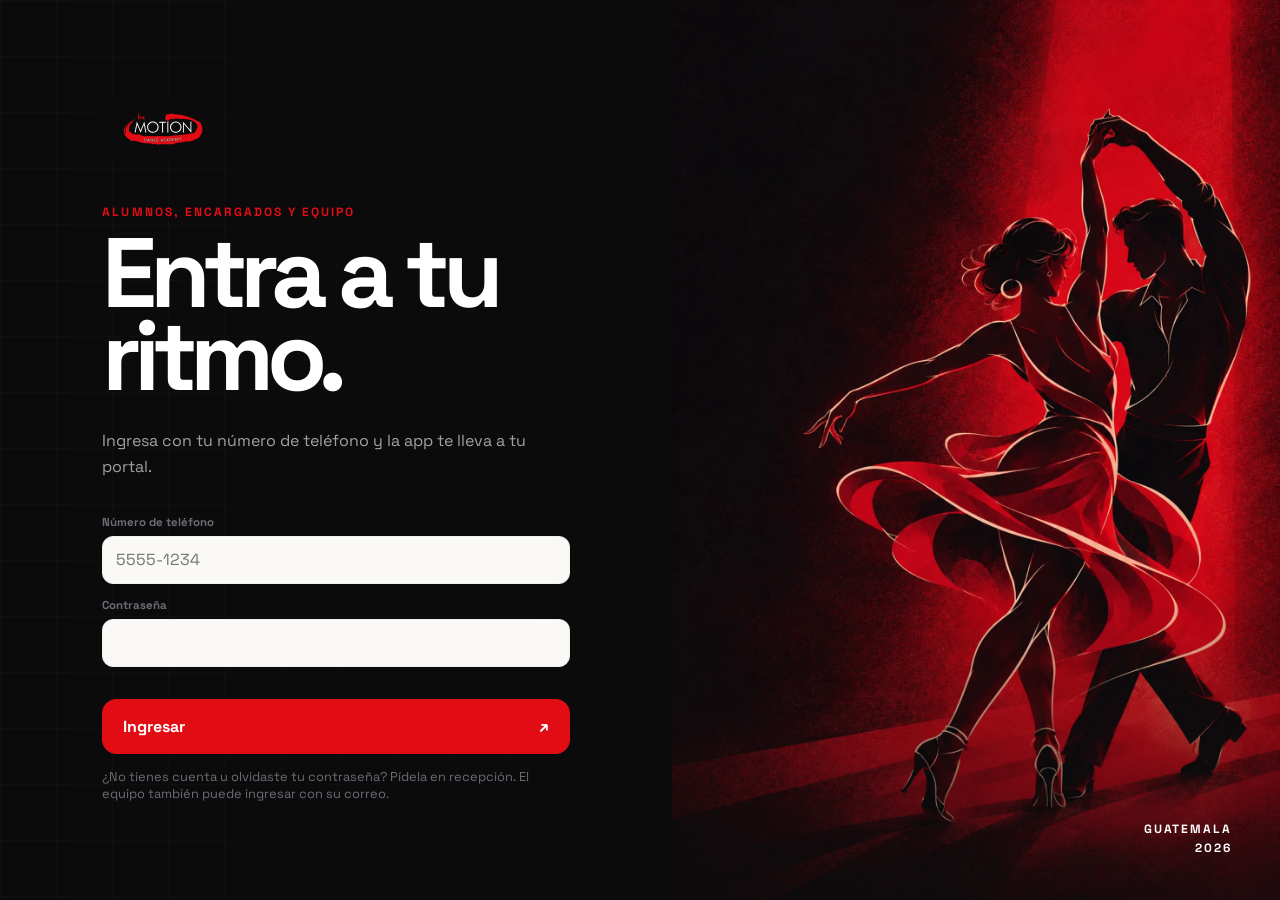
==== commit d85d2cb1: "fix(videos): el catálogo de videos solo se abre con sesión iniciada Sin la sesión de la academia en " ====
--- a/academia/index.html
+++ b/academia/index.html
@@ -100,7 +100,6 @@
         </button>
       </div>
       <button class="access-plan-link" type="button" data-enter-role="student" data-entry-route="planes" data-demo-only>Encuentra tu plan <span aria-hidden="true">↗</span></button>
-      <a class="catalog-link" href="../index.html">Videos para practicar <span aria-hidden="true">→</span></a>
     </div>
     <aside class="access-poster" aria-hidden="true">
       <img class="access-photo" src="./assets/acceso-bailarines.webp" alt="" />
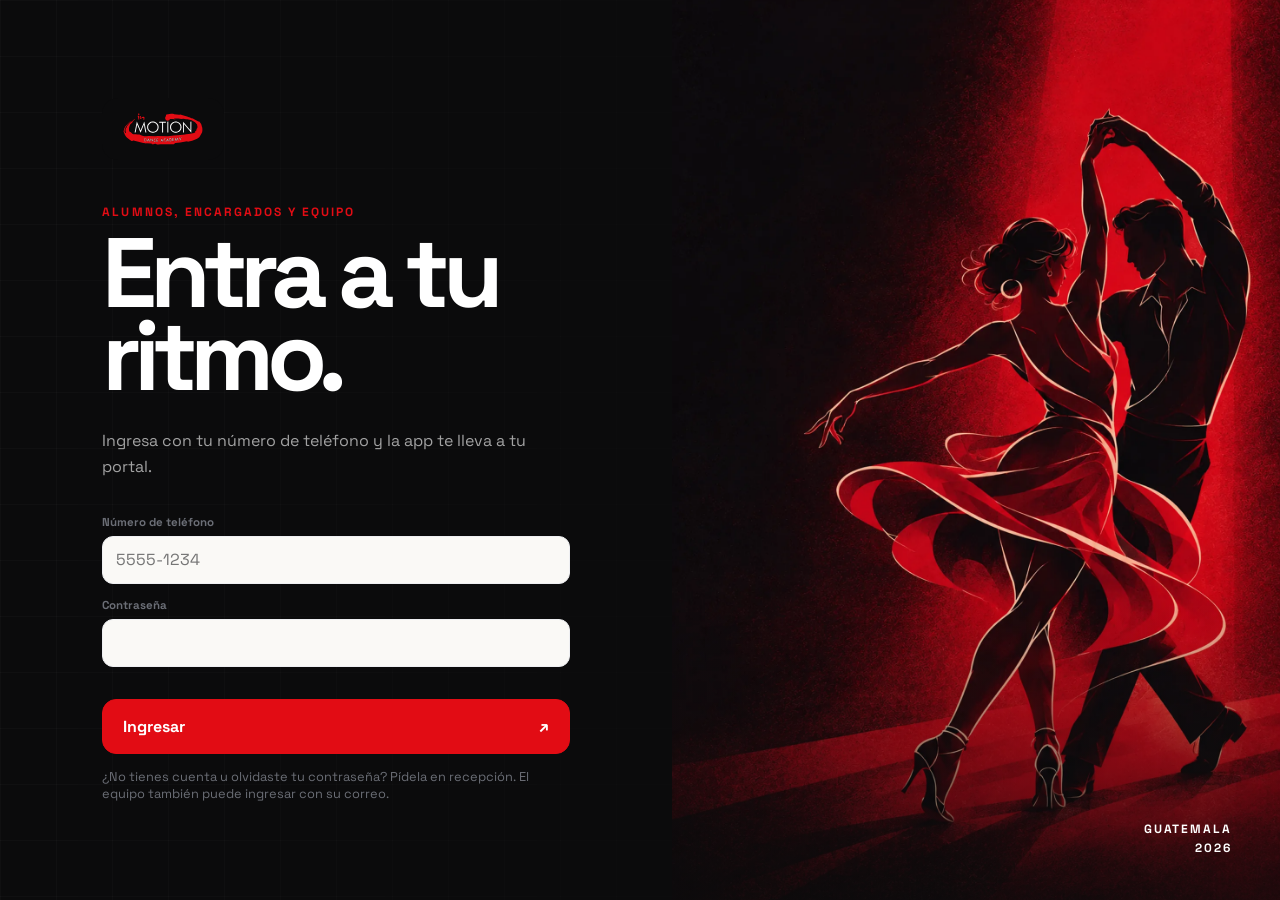
==== commit 3325863e: "feat(academia): plan por alumno, «Elegir mis clases» y «Mis datos» (migración 009) - Migración 009: " ====
--- a/academia/index.html
+++ b/academia/index.html
@@ -119,7 +119,7 @@
       <div class="side-bottom">
         <span class="demo-badge" data-demo-only><i aria-hidden="true"></i> Modo demostración</span>
         <a href="../index.html" class="side-link">Videos para practicar <span>↗</span></a>
-        <button class="side-link" type="button" id="accountLink" data-login-only>Mi cuenta y contraseña <span>○</span></button>
+        <button class="side-link" type="button" id="accountLink" data-login-only>Mis datos y contraseña <span>○</span></button>
         <button class="side-link" type="button" id="exitDemo">Cambiar acceso <span>↙</span></button>
         <button class="side-link" type="button" id="resetDemo" data-demo-only>Reiniciar demo <span>⟲</span></button>
       </div>
--- a/academia/assets/css/academy-theme.css
+++ b/academia/assets/css/academy-theme.css
@@ -3973,3 +3973,46 @@
   color: var(--muted);
   font-size: .8rem;
 }
+
+/* ---------------------------------------------------------------------------
+   Tarifas reales y avisos de "Próximamente" (oct 2026)
+   --------------------------------------------------------------------------- */
+.coming-soon-button,
+.coming-soon-button:disabled {
+  margin-top: 14px;
+  cursor: not-allowed;
+  opacity: .7;
+}
+.coming-soon-card h2 { margin: 6px 0 4px; }
+
+.plan-fees { margin: 8px 0 32px; }
+.plan-fee-list,
+.plan-fee-extras { list-style: none; margin: 0; padding: 0; display: grid; gap: 10px; }
+.plan-fee-list { grid-template-columns: repeat(auto-fill, minmax(200px, 1fr)); }
+.plan-fee-list li {
+  display: grid;
+  gap: 4px;
+  padding: 16px;
+  border: 1px solid var(--line);
+  border-radius: var(--radius-md);
+  background: var(--paper);
+}
+.plan-fee-list strong { font-size: 1rem; }
+.plan-fee-list span { color: var(--red); font-weight: 700; }
+.plan-fee-list small { color: var(--muted); line-height: 1.5; }
+.plan-fee-extras { margin-top: 12px; }
+.plan-fee-extras strong { white-space: nowrap; }
+.plan-fee-extras li {
+  display: flex;
+  justify-content: space-between;
+  gap: 12px;
+  padding: 10px 0;
+  border-bottom: 1px solid var(--line);
+}
+.plan-fees .plan-disclaimer { margin: 14px 0 0; }
+/* Nombres largos del horario real (p. ej. «Intermedio 1/2 Salsa y Bachata»)
+   desbordaban la tarjeta de la rockola a 375px. */
+.music-class-btn { min-width: 0; max-width: 100%; }
+/* Ticket de parqueo: aviso de «Próximamente» en la fila de accesos del alumno. */
+.journey-actions > .is-coming-soon { grid-column: 1 / -1; cursor: default; opacity: .7; }
+.journey-actions > .is-coming-soon:hover { border-color: var(--line); box-shadow: none; transform: none; }
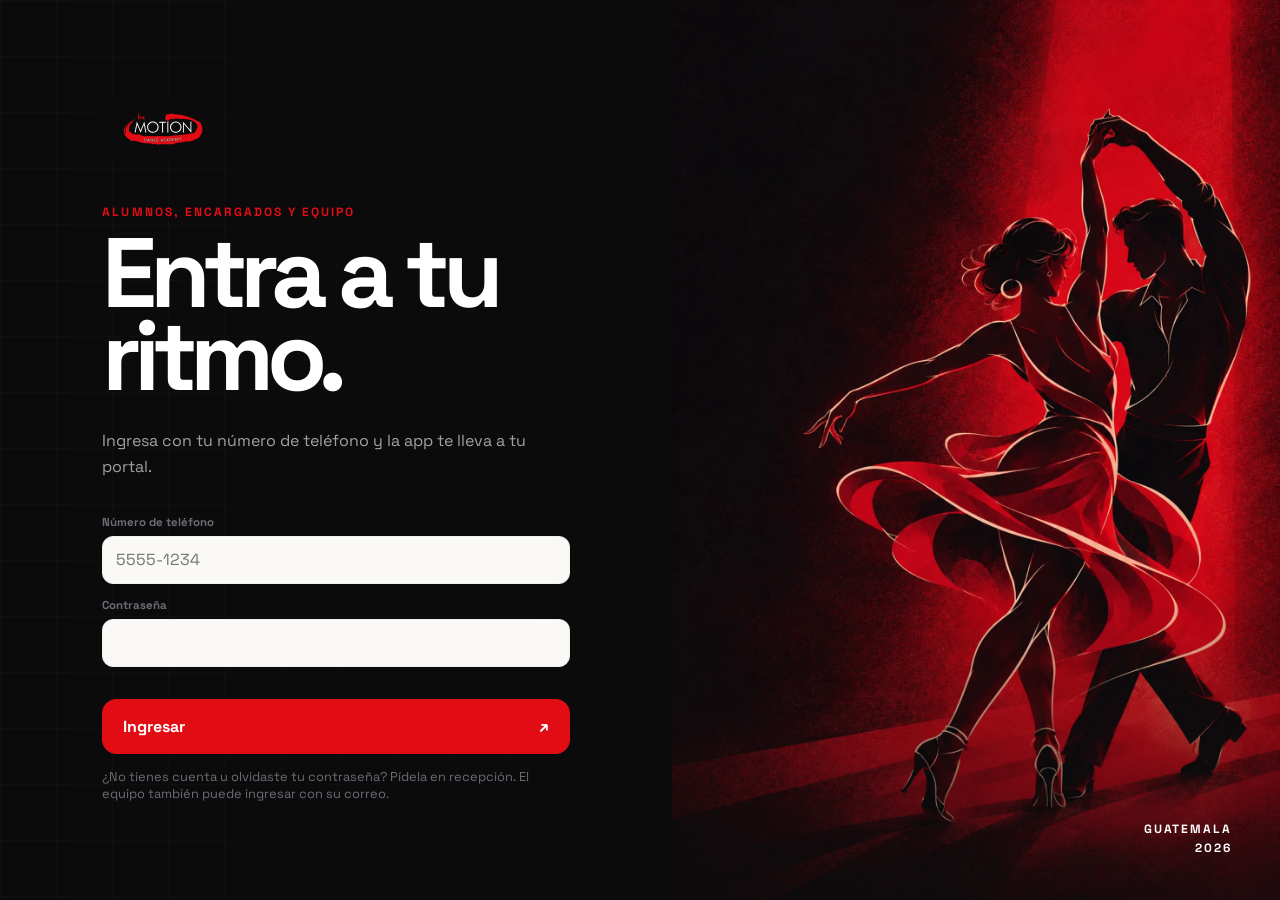
==== commit bbc322ee: "feat(academia): contraseña propia en el primer ingreso y «Ver como alumno» para administración Co-Au" ====
--- a/academia/index.html
+++ b/academia/index.html
@@ -63,7 +63,7 @@
       <p class="eyebrow" data-login-only>Alumnos, encargados y equipo</p>
       <h1 id="accessTitle">Entra a tu ritmo.</h1>
       <p class="access-copy" data-demo-only>Elige cómo quieres entrar: como alumno, maestro, administrador o encargado. Los cambios se guardan solo en este navegador.</p>
-      <p class="access-copy" data-login-only>Ingresa con tu número de teléfono y la app te lleva a tu portal.</p>
+      <p class="access-copy" data-login-only data-first-login-hide>Ingresa con tu número de teléfono y la app te lleva a tu portal.</p>
       <form class="access-login" id="accessLoginForm" data-login-only novalidate>
         <label class="field">
           <span>Número de teléfono</span>
@@ -76,6 +76,20 @@
         <p class="access-login-error" id="accessLoginError" role="alert"></p>
         <button class="access-plan-link" type="submit" id="accessLoginSubmit">Ingresar <span aria-hidden="true">↗</span></button>
         <p class="access-login-help">¿No tienes cuenta u olvidaste tu contraseña? Pídela en recepción. El equipo también puede ingresar con su correo.</p>
+      </form>
+      <form class="access-login" id="accessNewPasswordForm" data-login-only hidden novalidate>
+        <p class="access-copy"><strong id="accessNewPasswordGreeting">Hola.</strong> Es tu primer ingreso: crea una contraseña que solo tú conozcas. La que te enviamos por WhatsApp deja de funcionar.</p>
+        <label class="field">
+          <span>Nueva contraseña</span>
+          <input type="password" name="password" required minlength="8" autocomplete="new-password" />
+        </label>
+        <label class="field">
+          <span>Repite la nueva contraseña</span>
+          <input type="password" name="confirm" required minlength="8" autocomplete="new-password" />
+        </label>
+        <p class="access-login-error" id="accessNewPasswordError" role="alert"></p>
+        <button class="access-plan-link" type="submit" id="accessNewPasswordSubmit">Guardar y entrar <span aria-hidden="true">↗</span></button>
+        <p class="access-login-help">Usa al menos 8 caracteres. <button class="access-link-button" type="button" id="accessNewPasswordExit">Salir</button></p>
       </form>
       <div class="role-options" role="group" aria-label="Elegir acceso de demostración" data-demo-only>
         <button class="role-option is-primary" type="button" data-enter-role="student">
@@ -118,7 +132,7 @@
       <nav class="side-nav" id="sideNav" aria-label="Navegación principal"></nav>
       <div class="side-bottom">
         <span class="demo-badge" data-demo-only><i aria-hidden="true"></i> Modo demostración</span>
-        <a href="../index.html" class="side-link">Videos para practicar <span>↗</span></a>
+        <button class="side-link" type="button" id="studentPreviewLink" data-login-only hidden>Ver como alumno <span>◐</span></button>
         <button class="side-link" type="button" id="accountLink" data-login-only>Mis datos y contraseña <span>○</span></button>
         <button class="side-link" type="button" id="exitDemo">Cambiar acceso <span>↙</span></button>
         <button class="side-link" type="button" id="resetDemo" data-demo-only>Reiniciar demo <span>⟲</span></button>
--- a/academia/assets/css/academy-theme.css
+++ b/academia/assets/css/academy-theme.css
@@ -2721,6 +2721,9 @@
 }
 
 .next-class-empty-box {
+  /* En móvil .next-class es una grilla de 2 columnas (hora | clase): sin clase, el
+     aviso ocupa todo el ancho en vez de quedar apretado en la columna de la hora. */
+  grid-column: 1 / -1;
   display: flex;
   flex-direction: column;
   gap: 10px;
@@ -3973,6 +3976,32 @@
   color: var(--muted);
   font-size: .8rem;
 }
+/* Primer ingreso y vista de alumno: el atributo hidden manda sobre el display del componente */
+.access-login[hidden],
+.side-link[hidden],
+[data-first-login-hide][hidden] { display: none !important; }
+.access-link-button {
+  padding: 0;
+  border: 0;
+  background: none;
+  color: inherit;
+  font: inherit;
+  text-decoration: underline;
+  cursor: pointer;
+}
+.preview-banner {
+  display: flex;
+  flex-wrap: wrap;
+  align-items: center;
+  justify-content: space-between;
+  gap: 12px;
+  margin-bottom: 20px;
+  padding: 12px 16px;
+  border: 1px solid var(--brand-red);
+  border-radius: 14px;
+  background: color-mix(in srgb, var(--brand-red) 10%, transparent);
+  font-size: .9rem;
+}
 
 /* ---------------------------------------------------------------------------
    Tarifas reales y avisos de "Próximamente" (oct 2026)
@@ -4016,3 +4045,21 @@
 /* Ticket de parqueo: aviso de «Próximamente» en la fila de accesos del alumno. */
 .journey-actions > .is-coming-soon { grid-column: 1 / -1; cursor: default; opacity: .7; }
 .journey-actions > .is-coming-soon:hover { border-color: var(--line); box-shadow: none; transform: none; }
+
+/* Acceso destacado al catálogo de videos: pestaña en la navegación y tarjeta
+   principal en el inicio del alumno. */
+.nav-item--videos .nav-icon { color: var(--red); }
+.journey-actions > .journey-featured {
+  grid-column: 1 / -1;
+  border-color: var(--ink);
+  background: var(--ink);
+  color: #fff;
+}
+.journey-actions > .journey-featured small { color: rgba(255, 255, 255, 0.72); }
+.journey-actions > .journey-featured .journey-icon {
+  display: grid;
+  background: var(--red);
+  color: #fff;
+}
+.journey-actions > .journey-featured > span:last-child { color: var(--red); font-size: 1.2rem; }
+.journey-actions > .journey-featured:hover { border-color: var(--red); }
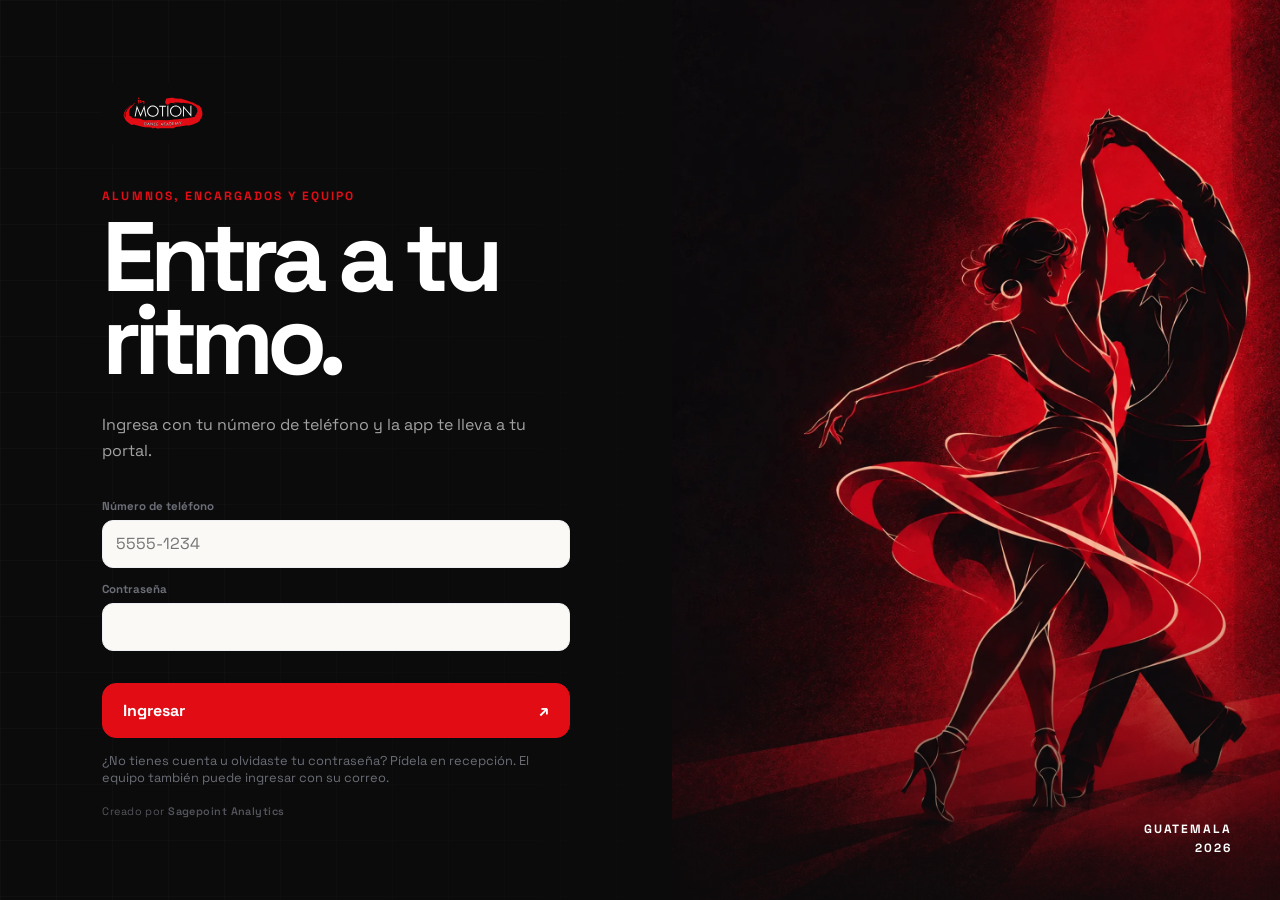
==== commit d1008ff3: "feat(academia): crédito discreto «Creado por Sagepoint Analytics» en el login y el menú También cier" ====
--- a/academia/index.html
+++ b/academia/index.html
@@ -114,6 +114,7 @@
         </button>
       </div>
       <button class="access-plan-link" type="button" data-enter-role="student" data-entry-route="planes" data-demo-only>Encuentra tu plan <span aria-hidden="true">↗</span></button>
+      <p class="made-by">Creado por <a href="https://www.sagepoint-analytics.com/" target="_blank" rel="noopener noreferrer">Sagepoint Analytics</a></p>
     </div>
     <aside class="access-poster" aria-hidden="true">
       <img class="access-photo" src="./assets/acceso-bailarines.webp" alt="" />
@@ -136,6 +137,7 @@
         <button class="side-link" type="button" id="accountLink" data-login-only>Mis datos y contraseña <span>○</span></button>
         <button class="side-link" type="button" id="exitDemo">Cambiar acceso <span>↙</span></button>
         <button class="side-link" type="button" id="resetDemo" data-demo-only>Reiniciar demo <span>⟲</span></button>
+        <p class="made-by made-by--side">Creado por <a href="https://www.sagepoint-analytics.com/" target="_blank" rel="noopener noreferrer">Sagepoint Analytics</a></p>
       </div>
     </aside>
 
--- a/academia/assets/css/academy-theme.css
+++ b/academia/assets/css/academy-theme.css
@@ -4063,3 +4063,162 @@
 }
 .journey-actions > .journey-featured > span:last-child { color: var(--red); font-size: 1.2rem; }
 .journey-actions > .journey-featured:hover { border-color: var(--red); }
+
+/* Fechas: longDate() ya pone la mayúscula inicial; capitalize dejaba «24 De Octubre». */
+.topbar-date,
+.student-welcome > div > p:last-child { text-transform: none; }
+
+/* Panel de administración: aviso de datos pendientes y lista de alumnos de una clase. */
+.admin-notice { border-color: var(--red); }
+.admin-notice h2 { margin: 4px 0 8px; font-size: 1.15rem; }
+button.student-check { grid-template-columns: 42px 1fr auto; width: 100%; margin-bottom: 8px; color: inherit; font: inherit; text-align: left; cursor: pointer; }
+button.student-check > span:last-child { color: var(--red); font-size: .74rem; font-weight: 600; }
+
+/* Tablas de administración en el teléfono: cada fila pasa a ser una tarjeta para que
+   la acción (Ver ficha, Registrar) no quede escondida a la derecha de la tabla. */
+@media (max-width: 640px) {
+  .table-wrap--stack { overflow: visible; border: 0; background: transparent; box-shadow: none; }
+  .table-wrap--stack .data-table { min-width: 0; }
+  .table-wrap--stack .data-table thead { display: none; }
+  .table-wrap--stack .data-table,
+  .table-wrap--stack .data-table tbody,
+  .table-wrap--stack .data-table tr,
+  .table-wrap--stack .data-table td { display: block; width: 100%; }
+  .table-wrap--stack .data-table tr {
+    margin-bottom: 10px;
+    padding: 12px 16px;
+    border: 1px solid var(--line);
+    border-radius: var(--radius-md);
+    background: var(--white);
+  }
+  .table-wrap--stack .data-table td {
+    display: flex;
+    justify-content: space-between;
+    align-items: center;
+    gap: 12px;
+    padding: 6px 0;
+    border: 0;
+    text-align: right;
+  }
+  .table-wrap--stack .data-table td[data-label]::before {
+    content: attr(data-label);
+    color: var(--muted);
+    font-size: .65rem;
+    font-weight: 700;
+    letter-spacing: .09em;
+    text-transform: uppercase;
+    text-align: left;
+  }
+  .table-wrap--stack .data-table td[data-label="Alumno"]::before,
+  .table-wrap--stack .data-table td[data-label="Clase"]::before,
+  .table-wrap--stack .data-table td[data-label="Acción"]::before { content: none; }
+  .table-wrap--stack .data-table td[data-label="Alumno"],
+  .table-wrap--stack .data-table td[data-label="Clase"] { text-align: left; padding-bottom: 10px; }
+  /* Clases: una fila compacta (clase · inscritos · botón) en lugar de una tarjeta alta. */
+  .table-wrap--classes .data-table tr { display: grid; grid-template-columns: 1fr auto; align-items: center; gap: 4px 12px; padding: 10px 14px; }
+  .table-wrap--classes .data-table td { padding: 0; }
+  .table-wrap--classes .data-table td[data-label="Clase"] { grid-column: 1 / -1; padding-bottom: 4px; }
+  .table-wrap--stack .data-table td[data-label="Acción"] { justify-content: flex-end; flex-wrap: wrap; padding-top: 10px; }
+  .table-wrap--stack .table-actions-cell { display: flex; flex-wrap: wrap; justify-content: flex-end; gap: 8px; }
+  .table-wrap--stack .data-table td[colspan] { display: block; text-align: center; }
+  .table-wrap--stack .data-table tbody tr:hover td { background: transparent; }
+}
+
+/* ---- Buscador dentro de los selectores de alumno ----
+   Va pegado al <select> que filtra; la pista solo aparece cuando hay texto. */
+.field .student-search-input {
+  margin-bottom: 2px;
+}
+.student-search-hint {
+  color: var(--muted);
+  font-size: .78rem;
+  line-height: 1.35;
+}
+.student-search-hint:empty {
+  display: none;
+}
+/* ---- Completar datos (administración) ---- */
+.data-entry-select,
+.data-entry-input {
+  width: 100%;
+  min-height: 40px;
+  padding: 8px 10px;
+  border: 1px solid #d9dbe0;
+  border-radius: 10px;
+  background: var(--paper);
+  color: var(--ink);
+  font: inherit;
+  font-size: 16px; /* Safari iOS no hace zoom */
+}
+.data-entry-input { margin-top: 8px; max-width: 220px; }
+.data-entry-select[data-dd-field="planId"] { min-width: 180px; }
+.data-entry-select[data-dd-field="groupKey"] { min-width: 200px; }
+.data-entry-select[data-dd-field="paidThrough"] { min-width: 175px; }
+.data-entry-table .data-table th,
+.data-entry-table .data-table td { padding-left: 10px; padding-right: 10px; }
+.data-entry-filters { margin-top: 12px; }
+.data-entry-table td[data-label="Guardar"] { white-space: nowrap; }
+.data-entry-select:disabled { opacity: .55; }
+.data-entry-select:focus,
+.data-entry-input:focus {
+  outline: none;
+  border-color: var(--red);
+  box-shadow: 0 0 0 3px rgba(226, 12, 20, 0.15);
+}
+.data-entry-table .data-table tr.is-row-dirty td { background: #fff8f8; }
+.data-entry-bar {
+  position: sticky;
+  bottom: 16px;
+  z-index: 5;
+  display: flex;
+  align-items: center;
+  justify-content: space-between;
+  gap: 12px;
+  margin-top: 16px;
+  padding: 12px 16px;
+  border-radius: var(--radius-md);
+  background: var(--ink);
+  color: #fff;
+  box-shadow: 0 10px 30px rgba(0, 0, 0, .18);
+}
+@media (max-width: 768px) {
+  .data-entry-bar { bottom: calc(84px + env(safe-area-inset-bottom)); }
+  .data-entry-table .data-table td[data-label="Alumno"] { display: block; }
+  .data-entry-input { max-width: none; }
+  .data-entry-select[data-dd-field] { min-width: 0; }
+  .data-entry-table .data-table td[data-label="Clase"]::before { content: attr(data-label); }
+  .data-entry-table .data-table td[data-label="Plan"],
+  .data-entry-table .data-table td[data-label="Clase"],
+  .data-entry-table .data-table td[data-label="Pago"] { display: grid; grid-template-columns: 64px 1fr; text-align: left; padding: 4px 0; }
+  .data-entry-table .data-table td[data-label="Guardar"]::before { content: none; }
+  .data-entry-table .data-table td[data-label="Guardar"] { justify-content: flex-end; padding-top: 10px; }
+  .data-entry-table .data-table tr.is-row-dirty { border-color: var(--red); }
+  .data-entry-table .data-table tr.is-row-dirty td { background: transparent; }
+}
+
+/* Crédito de Sagepoint Analytics: discreto, al pie del login y del menú lateral */
+.made-by {
+  margin: 18px 0 0;
+  color: var(--muted);
+  font-size: .68rem;
+  letter-spacing: .04em;
+  opacity: .75;
+}
+.made-by a {
+  color: inherit;
+  font-weight: 600;
+  text-decoration: none;
+}
+.made-by a:hover,
+.made-by a:focus-visible {
+  color: var(--red);
+  text-decoration: underline;
+}
+.made-by--side {
+  margin: 10px 0 0;
+  padding: 0 12px;
+  color: rgba(255,255,255,.34);
+  opacity: 1;
+}
+.made-by--side a:hover,
+.made-by--side a:focus-visible { color: var(--white, #fff); }
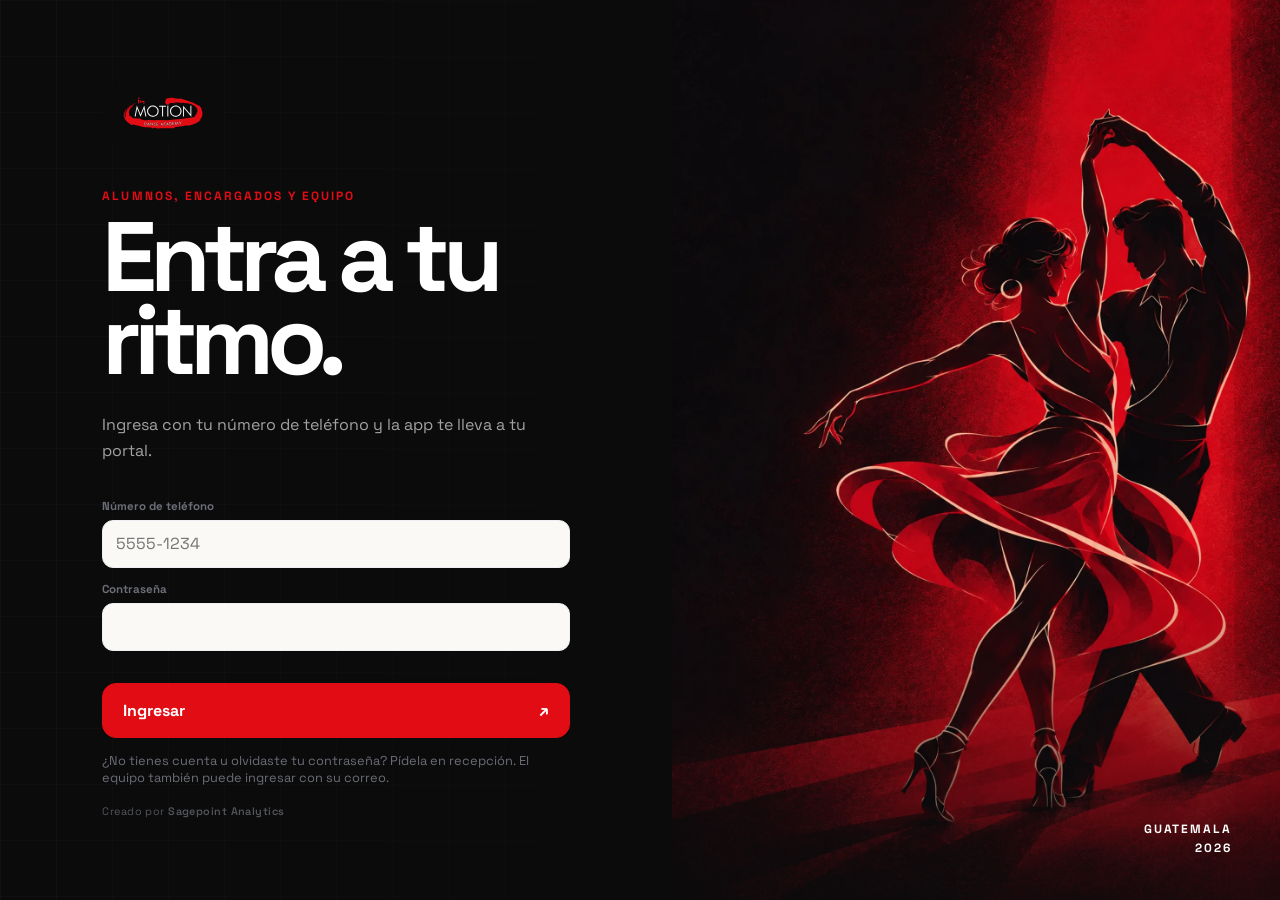
==== commit 6dc5d7bd: "feat(academia): anuncio emergente de talleres nov-dic al entrar Sale una vez al día por dispositivo," ====
--- a/academia/index.html
+++ b/academia/index.html
@@ -187,6 +187,18 @@
     </section>
   </div>
 
+  <div class="promo-layer is-hidden" id="promoLayer" aria-hidden="true">
+    <button class="promo-backdrop" type="button" tabindex="-1" data-close-promo aria-label="Cerrar anuncio"></button>
+    <section class="promo" role="dialog" aria-modal="true" aria-label="Talleres de baile noviembre y diciembre">
+      <button class="promo-close" type="button" data-close-promo aria-label="Cerrar anuncio">×</button>
+      <img class="promo-image" id="promoImage" alt="Talleres de baile noviembre-diciembre en In Motion. Jueves 19, Bachata Sensual, de 6 a 7 pm. Jueves 26, Pachanga, de 9 a 10 pm. Lunes 30, Lady Style, de 9 a 10 pm. Martes 8, Merengue, de 9 a 10 pm. Precios: 1 taller Q50, 2 talleres Q90, 3 talleres Q125, Full Pass de 4 talleres Q150. Majadas Ocho, Local 51. Teléfono 5210-7432." width="720" height="1276" decoding="async">
+      <div class="promo-actions">
+        <a class="button button--red" id="promoReserve" target="_blank" rel="noopener">Reservar mi cupo</a>
+        <button class="button button--light" type="button" data-close-promo>Ahora no</button>
+      </div>
+    </section>
+  </div>
+
   <div class="toast-region" id="toastRegion" aria-live="polite" aria-atomic="true"></div>
 
   <script type="module" src="./assets/js/academy.js"></script>
--- a/academia/assets/css/academy-theme.css
+++ b/academia/assets/css/academy-theme.css
@@ -2125,7 +2125,7 @@
 
 .music-cards-grid {
   display: grid;
-  grid-template-columns: repeat(auto-fill, minmax(300px, 1fr));
+  grid-template-columns: repeat(auto-fill, minmax(min(300px, 100%), 1fr));
   gap: 16px;
 }
 
@@ -2141,6 +2141,7 @@
   gap: 14px;
   transition: transform 0.15s ease, box-shadow 0.15s ease, border-color 0.15s ease;
   box-shadow: 0 4px 16px rgba(16, 16, 20, 0.04);
+  min-width: 0;
 }
 
 .music-card:hover {
@@ -2156,6 +2157,7 @@
 
 .music-card-header {
   display: flex;
+  flex-wrap: wrap;
   align-items: center;
   justify-content: space-between;
   gap: 10px;
@@ -2166,6 +2168,7 @@
   align-items: center;
   gap: 10px;
   min-width: 0;
+  flex: 1 1 140px;
 }
 
 .avatar-mini {
@@ -2208,6 +2211,7 @@
   font-size: 0.8rem;
   font-weight: 600;
   white-space: nowrap;
+  max-width: 100%;
   background: var(--mist);
   color: #101014;
   border: 1px solid var(--line);
@@ -2253,6 +2257,8 @@
 
 .music-card-body {
   flex: 1;
+  min-width: 0;
+  overflow-wrap: anywhere;
 }
 
 .music-song-title {
@@ -2284,6 +2290,7 @@
 
 .music-card-footer {
   display: flex;
+  flex-wrap: wrap;
   align-items: center;
   justify-content: space-between;
   padding-top: 10px;
@@ -2427,7 +2434,7 @@
     grid-template-columns: 1fr;
   }
   .music-cards-grid {
-    grid-template-columns: 1fr;
+    grid-template-columns: minmax(0, 1fr);
   }
 }
 
@@ -4222,3 +4229,134 @@
 }
 .made-by--side a:hover,
 .made-by--side a:focus-visible { color: var(--white, #fff); }
+
+/* ---------------------------------------------------------------------------
+   Revisión de producto (nov 2026)
+   --------------------------------------------------------------------------- */
+/* Secciones que todavía son «Próximamente»: quedan en el menú lateral con esta marca. */
+.nav-soon {
+  margin-left: 6px;
+  padding: 1px 6px;
+  border-radius: 999px;
+  border: 1px solid currentColor;
+  font-size: .62rem;
+  font-weight: 700;
+  letter-spacing: .04em;
+  text-transform: uppercase;
+  opacity: .6;
+}
+/* Una sola línea con lo que viene pronto, al pie del inicio del alumno. */
+.coming-soon-strip {
+  display: flex;
+  flex-wrap: wrap;
+  align-items: center;
+  gap: 8px;
+  margin: 8px 0 32px;
+  color: var(--muted);
+  font-size: .86rem;
+  line-height: 1.5;
+}
+/* En el teléfono lo primero es la próxima clase; el cartel de bienvenida va después
+   y más bajo, para no ocupar toda la primera pantalla. */
+@media (max-width: 780px) {
+  .student-hero .next-class { order: -1; min-height: auto; }
+  .student-hero-copy { min-height: auto; padding: 18px; }
+  .student-hero .hero-title { font-size: 1.6rem; }
+}
+/* Casilla de la promoción de alumno nuevo en «Registrar pago». */
+.field-check { display: flex; align-items: center; gap: 10px; cursor: pointer; }
+.field-check input { width: 18px; height: 18px; accent-color: var(--red); }
+.field-check[hidden] { display: none; }
+.field-check input[type="checkbox"] { flex: none; padding: 0; min-height: 0; border: 0; box-shadow: none; background: none; }
+/* Tarjetas de clase en el teléfono: con nombres largos («Intermedio 1/2 Salsa y
+   Bachata») el pie fijo al fondo tapaba la línea del maestro. Va al flujo normal. */
+@media (max-width: 780px) {
+  .class-card { min-height: auto; }
+  .class-card-foot { position: static; margin-top: 16px; align-items: center; gap: 12px; }
+}
+
+/* Portal del maestro: próxima clase, pasar lista, pagos pendientes de sus alumnos. */
+.teacher-next { display: grid; gap: 2px; margin: 0 0 14px; }
+.teacher-next strong { font-size: 1.15rem; }
+.teacher-next b { color: var(--red); font-weight: 600; }
+.teacher-pay-list { display: grid; gap: 8px; }
+.teacher-pay-row { display: grid; grid-template-columns: 42px minmax(0, 1fr) auto; align-items: center; gap: 12px; padding: 10px 14px; border: 1px solid var(--line); border-radius: var(--radius-md); background: var(--paper); }
+.teacher-pay-name { display: grid; min-width: 0; }
+.teacher-pay-name small { color: var(--muted); overflow: hidden; text-overflow: ellipsis; white-space: nowrap; }
+.attendance-pickers { display: grid; gap: 12px; margin-bottom: 18px; }
+.attendance-pickers select { width: 100%; }
+.attendance-pickers .filter-row { margin: 0; }
+.roster-search { margin: 0 0 12px; }
+.roster-search input { width: 100%; }
+.student-check[hidden] { display: none; }
+.roster-pay { font-style: normal; font-weight: 600; color: #b26b00; }
+.roster-pay--en_mora { color: var(--red); }
+.attendance-history { list-style: none; margin: 12px 0 0; padding: 0; display: grid; gap: 8px; }
+.attendance-history li { display: flex; justify-content: space-between; gap: 12px; align-items: center; }
+.attendance-history li > span:last-child { color: var(--muted); font-size: .85rem; }
+
+/* Anuncio emergente al entrar (showPromoIfDue en academy.js). */
+.promo-layer {
+  position: fixed;
+  z-index: 90;
+  inset: 0;
+  display: grid;
+  place-items: center;
+  padding: 16px;
+}
+.promo-layer.is-hidden { display: none; }
+.promo-backdrop {
+  position: absolute;
+  inset: 0;
+  border: 0;
+  background: rgba(11,11,12,.8);
+  backdrop-filter: blur(6px);
+}
+.promo {
+  position: relative;
+  display: flex;
+  flex-direction: column;
+  align-items: center;
+  gap: 12px;
+  max-width: min(100%, 440px);
+  animation: modal-in .25s ease both;
+}
+.promo-image {
+  display: block;
+  width: auto;
+  max-width: 100%;
+  height: auto;
+  max-height: calc(100vh - 110px);
+  max-height: calc(100dvh - 110px);
+  border-radius: 16px;
+  box-shadow: 0 30px 90px rgba(0,0,0,.5);
+}
+.promo-close {
+  position: absolute;
+  top: -10px;
+  right: -10px;
+  width: 44px;
+  height: 44px;
+  border: 0;
+  border-radius: 50%;
+  background: #fff;
+  color: #0b0b0c;
+  font-size: 28px;
+  line-height: 1;
+  cursor: pointer;
+  box-shadow: 0 6px 20px rgba(0,0,0,.4);
+}
+.promo-close:focus-visible { outline: 3px solid var(--brand-red); outline-offset: 2px; }
+.promo-actions {
+  display: flex;
+  gap: 10px;
+  width: 100%;
+  justify-content: center;
+}
+.promo-actions .button { flex: 1 1 0; max-width: 210px; justify-content: center; text-align: center; }
+@media (max-width: 420px) {
+  .promo-close { top: 6px; right: 6px; }
+}
+@media (prefers-reduced-motion: reduce) {
+  .promo { animation: none; }
+}
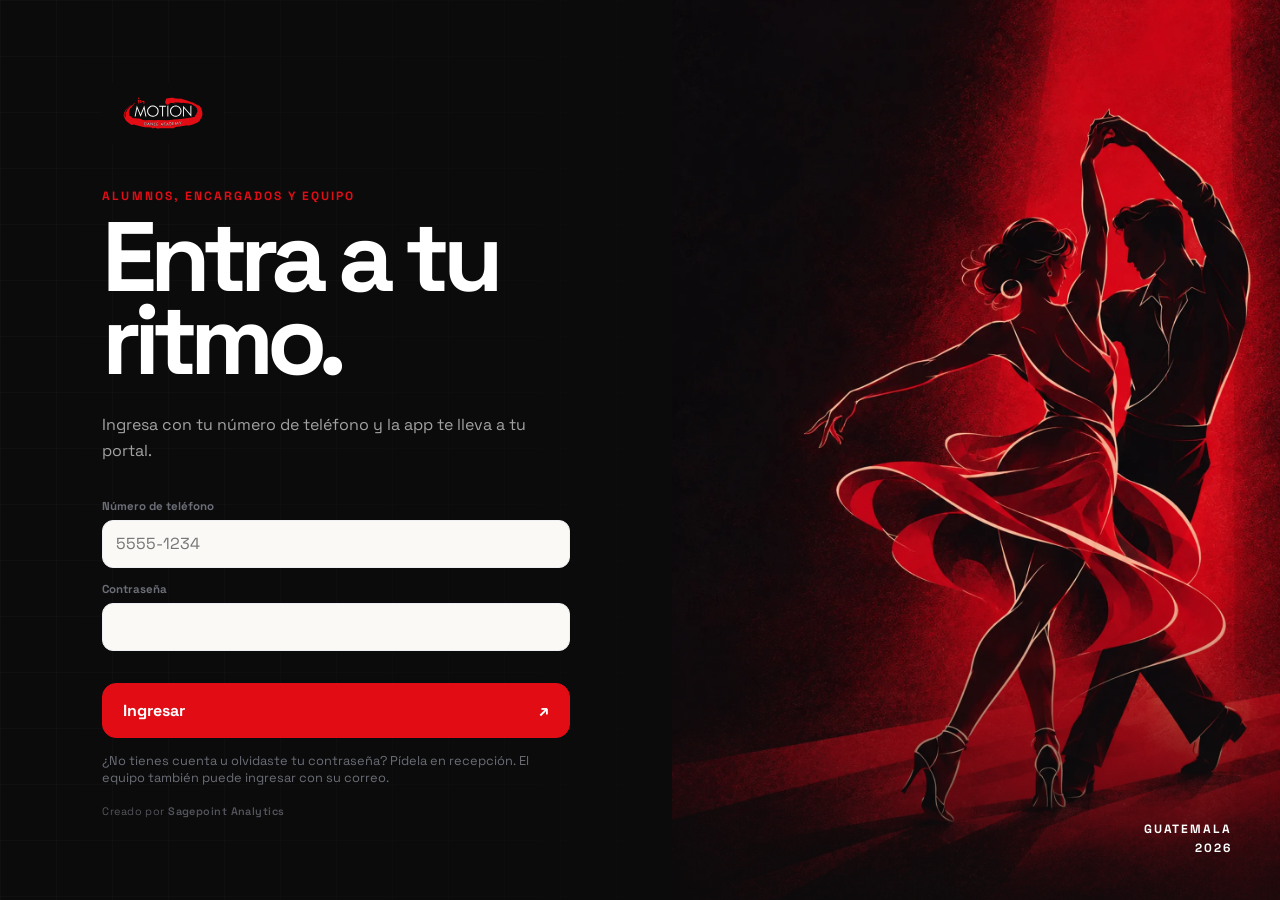
==== commit 69ae6372: "feat(academia): administración con clases propias abre «Mi portal de maestro» Majo es administradora" ====
--- a/academia/index.html
+++ b/academia/index.html
@@ -134,6 +134,7 @@
       <div class="side-bottom">
         <span class="demo-badge" data-demo-only><i aria-hidden="true"></i> Modo demostración</span>
         <button class="side-link" type="button" id="studentPreviewLink" data-login-only hidden>Ver como alumno <span>◐</span></button>
+        <button class="side-link" type="button" id="teacherViewLink" data-login-only hidden>Mi portal de maestro <span>♪</span></button>
         <button class="side-link" type="button" id="accountLink" data-login-only>Mis datos y contraseña <span>○</span></button>
         <button class="side-link" type="button" id="exitDemo">Cambiar acceso <span>↙</span></button>
         <button class="side-link" type="button" id="resetDemo" data-demo-only>Reiniciar demo <span>⟲</span></button>
--- a/academia/assets/css/academy-theme.css
+++ b/academia/assets/css/academy-theme.css
@@ -4360,3 +4360,21 @@
 @media (prefers-reduced-motion: reduce) {
   .promo { animation: none; }
 }
+
+/* Cumpleaños: tarjeta del inicio que lo pide mientras falte */
+.birthday-prompt-section { margin-bottom: 24px; }
+.birthday-prompt { border-color: var(--brand-red); }
+.birthday-prompt h2 { margin: 4px 0 8px; font-size: 1.15rem; }
+.birthday-prompt-form {
+  display: flex;
+  flex-wrap: wrap;
+  align-items: flex-end;
+  gap: 12px;
+  margin-top: 14px;
+}
+.birthday-prompt-form .field { flex: 1 1 200px; margin: 0; }
+.birthday-prompt-form .button { flex: 0 0 auto; }
+@media (max-width: 420px) {
+  .birthday-prompt-form .button { flex: 1 1 100%; justify-content: center; }
+}
+.data-table tr.is-birthday-today td { background: rgba(226, 12, 20, .06); }
